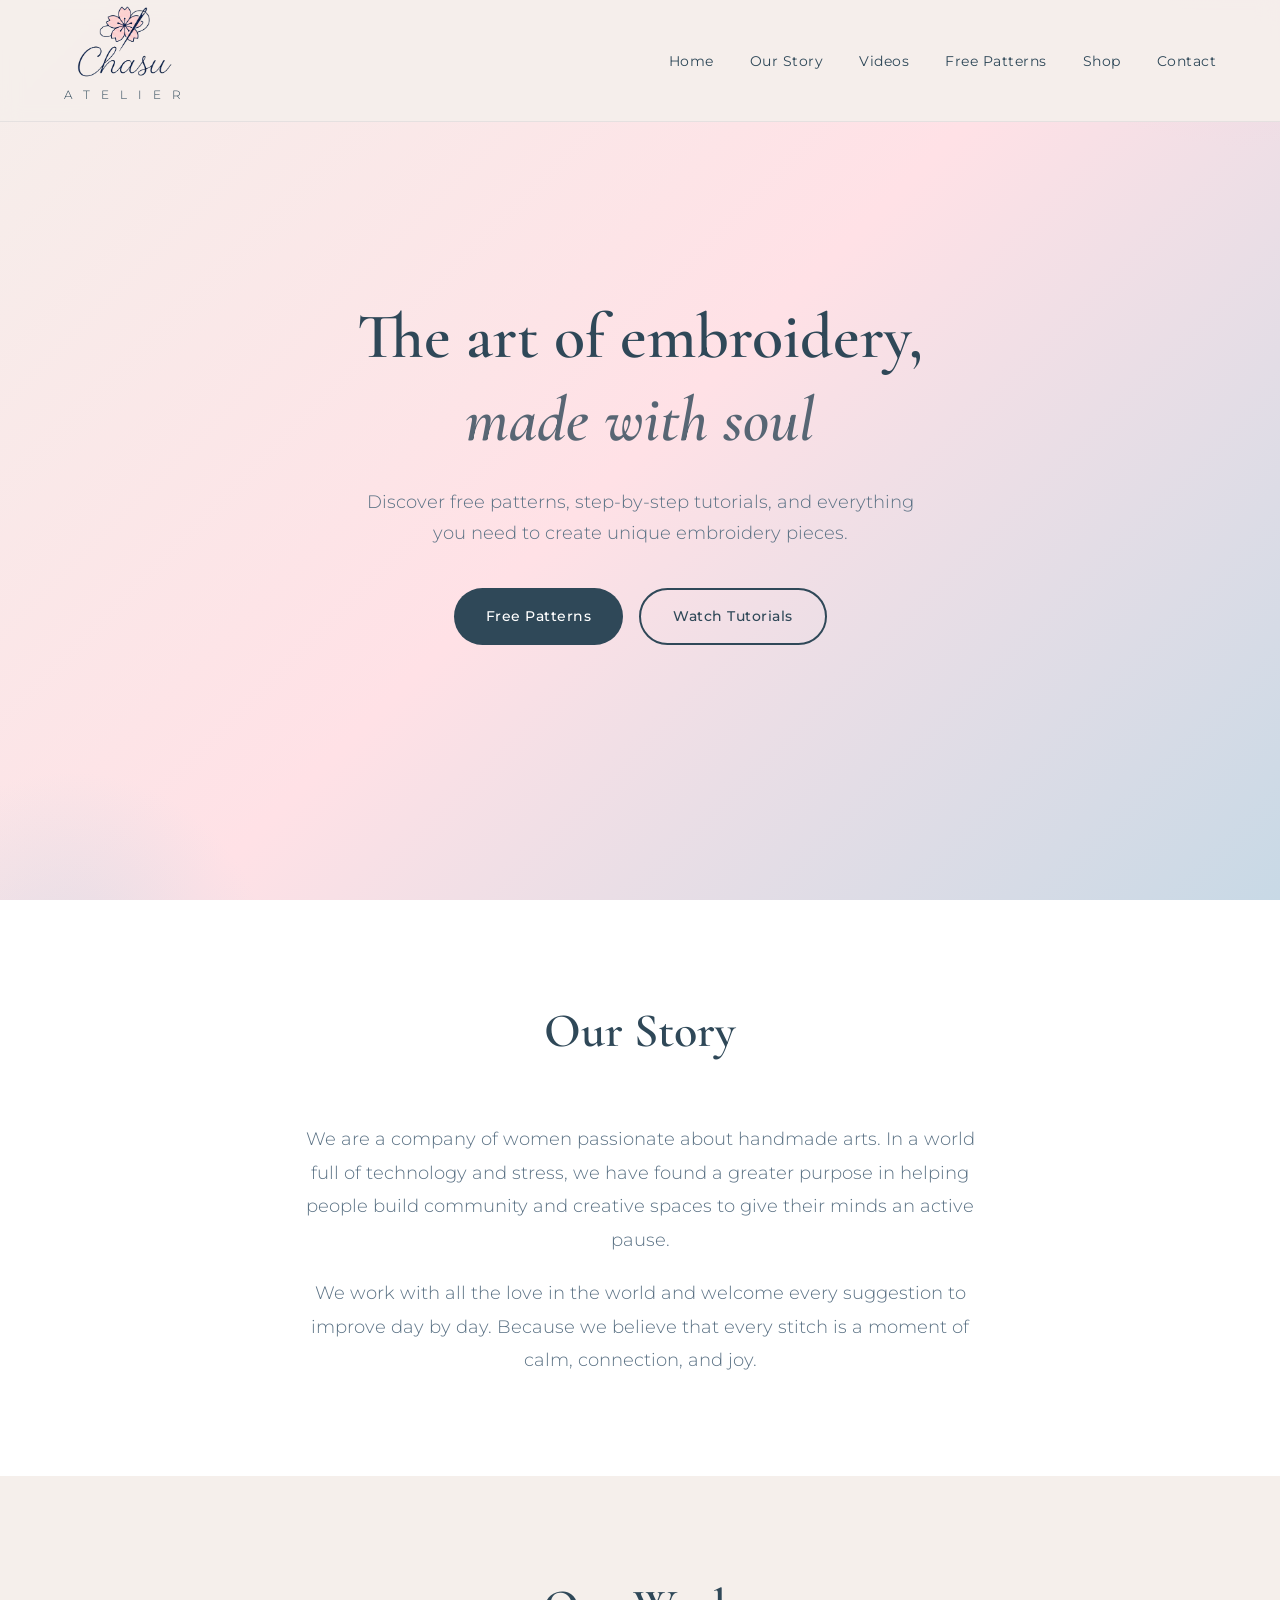
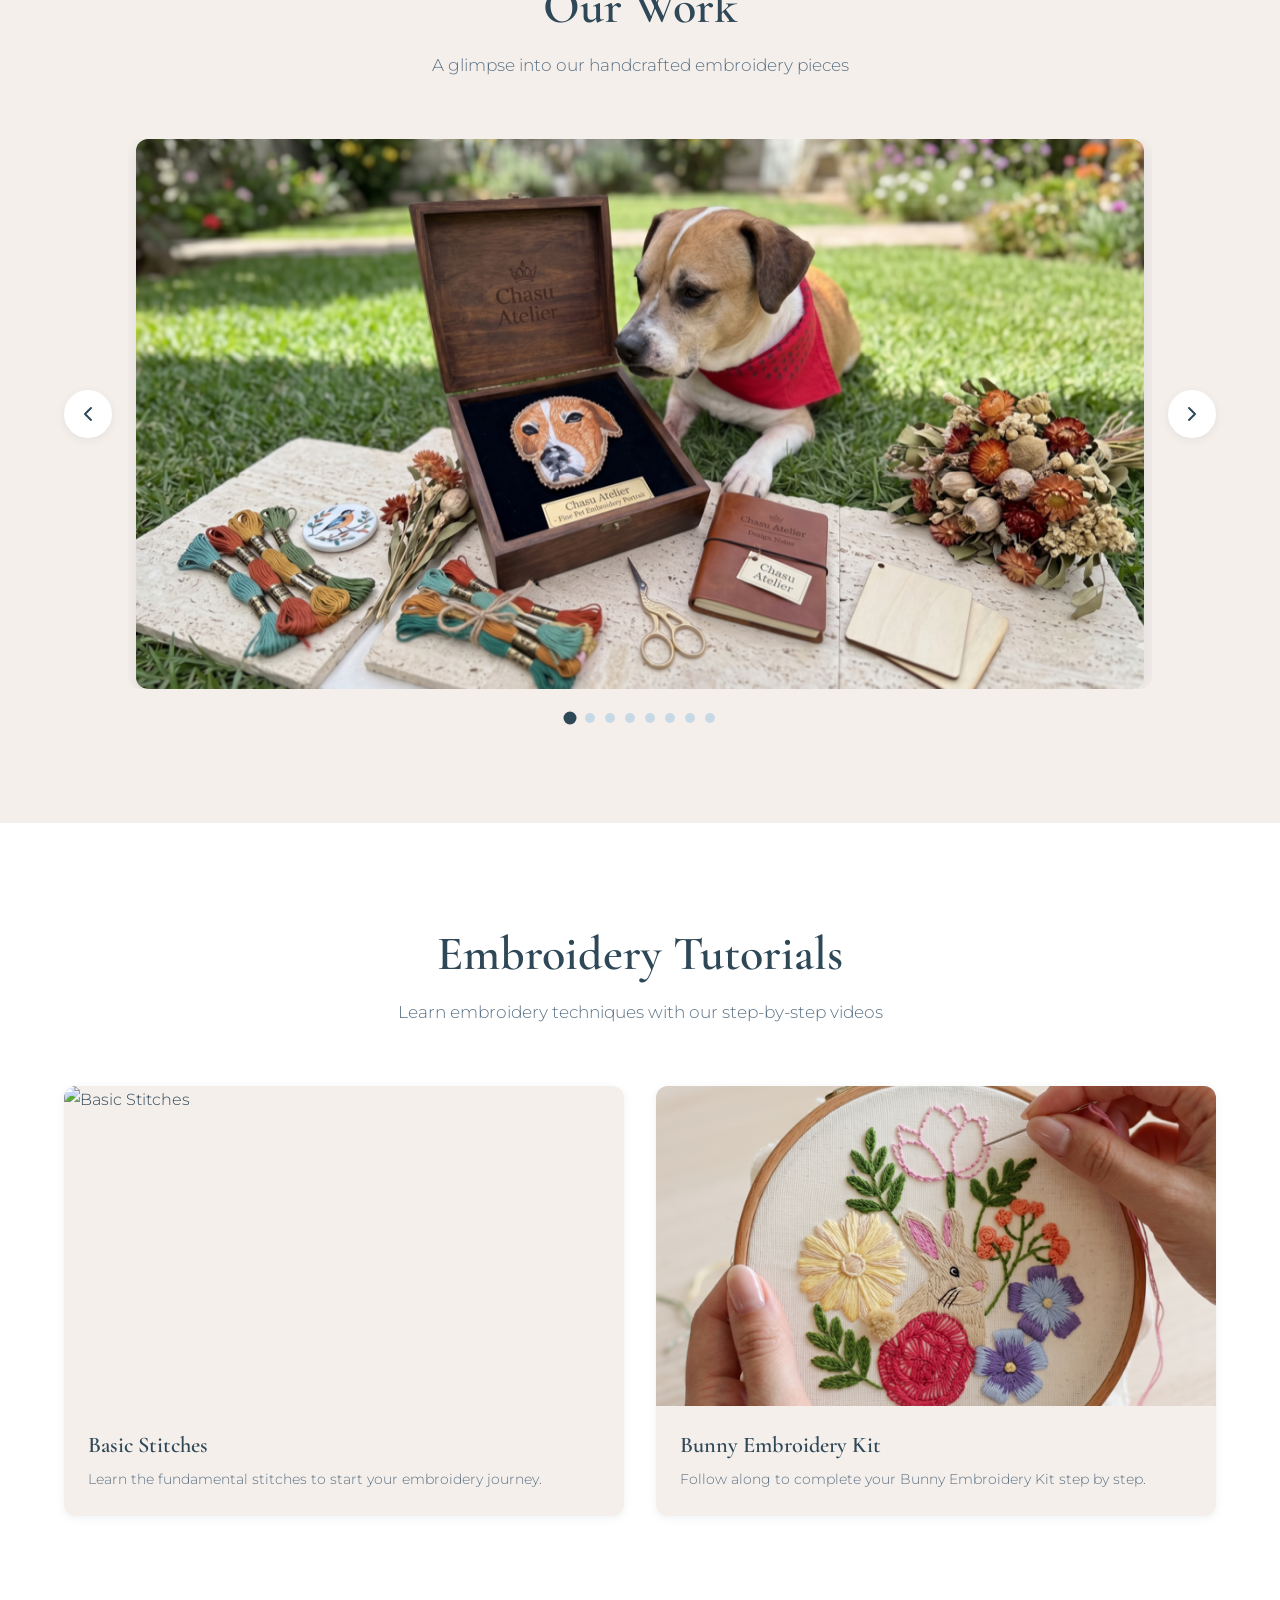
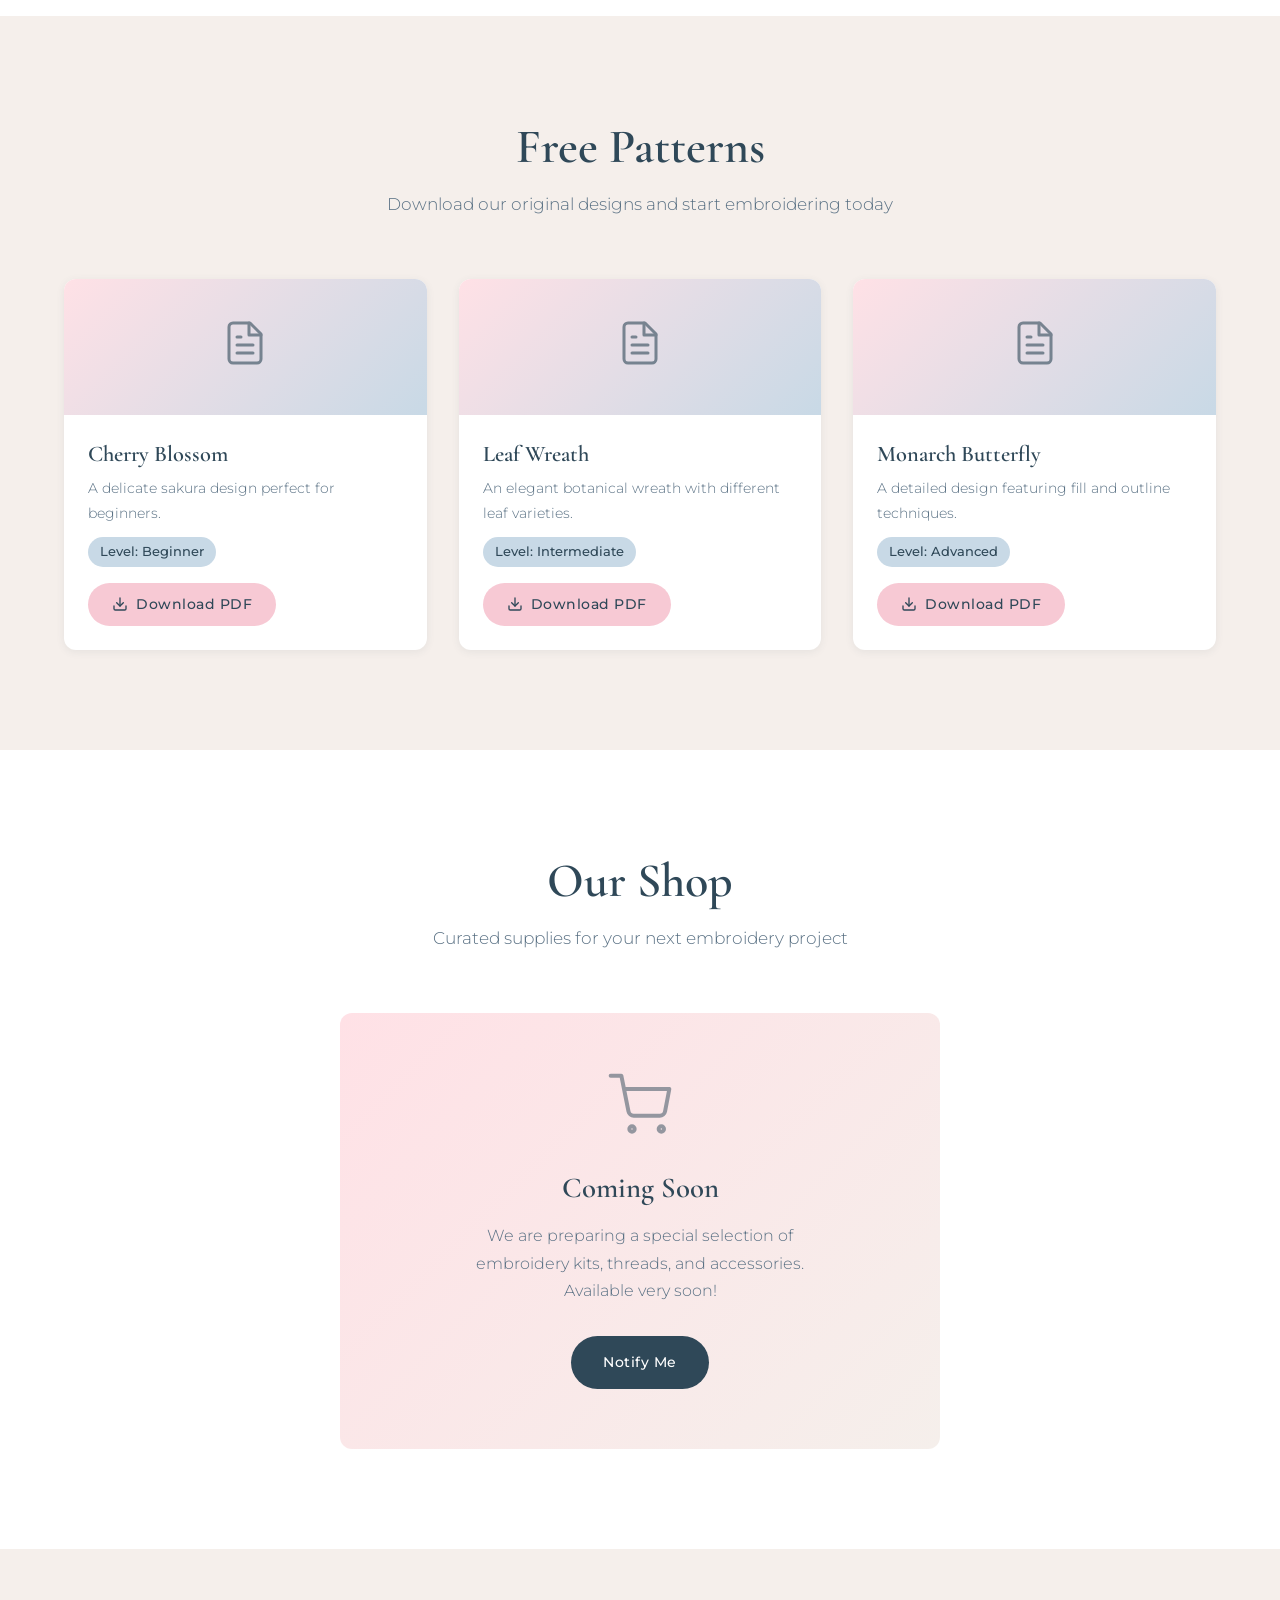
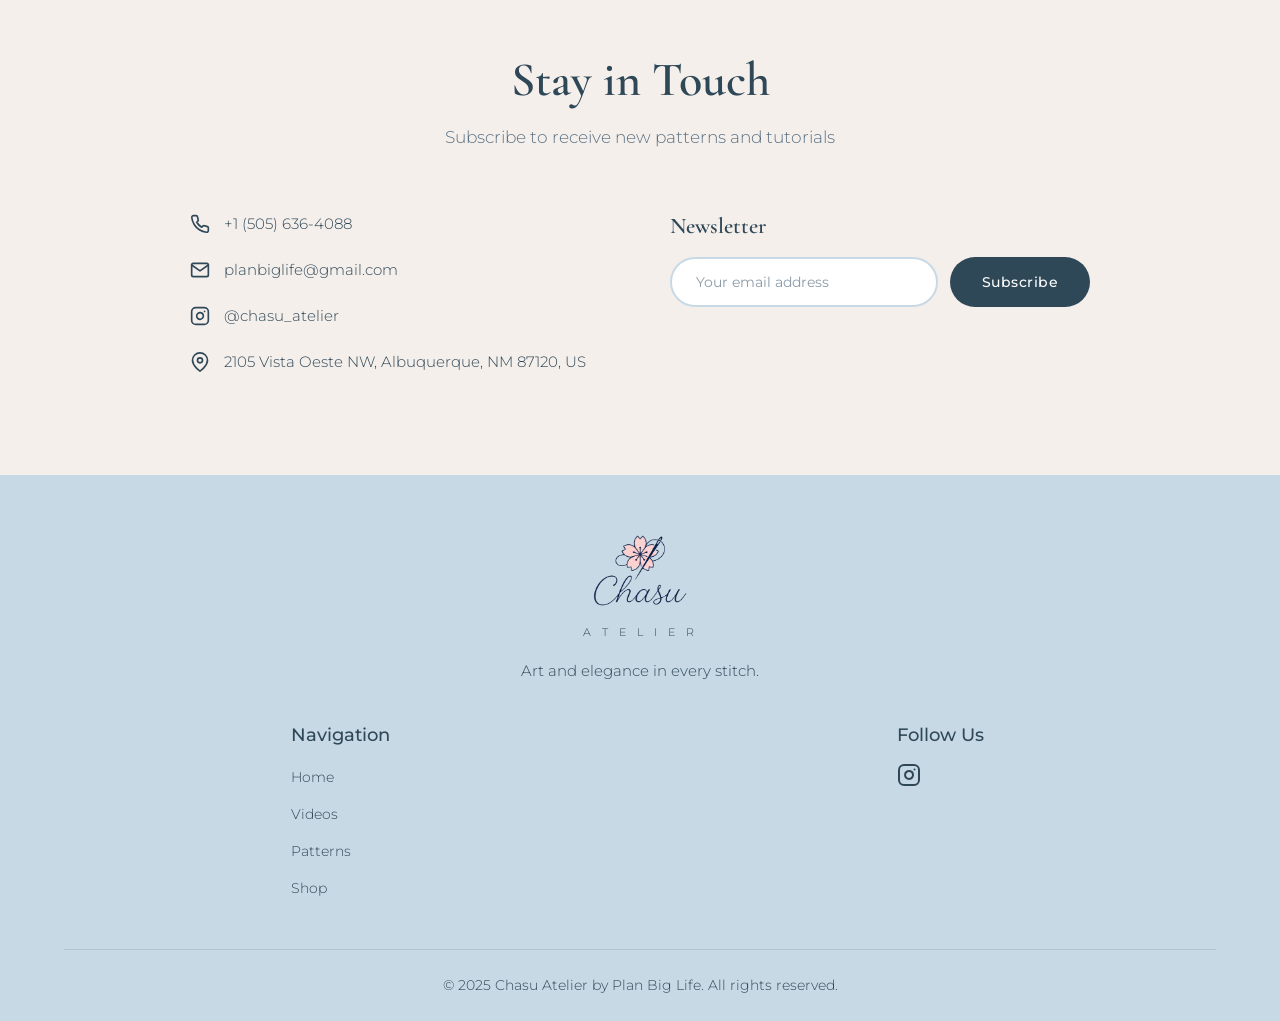
==== index.html @ eb090775 "Adding new images" ====
<!DOCTYPE html>
<html lang="en">
<head>
    <meta charset="UTF-8">
    <meta name="viewport" content="width=device-width, initial-scale=1.0">
    <title>Chasu Atelier | Elegant Embroidery</title>
    <meta name="description" content="Chasu Atelier - Free embroidery patterns, video tutorials, and premium embroidery supplies.">
    <link rel="preconnect" href="https://fonts.googleapis.com">
    <link rel="preconnect" href="https://fonts.gstatic.com" crossorigin>
    <link href="https://fonts.googleapis.com/css2?family=Cormorant+Garamond:ital,wght@0,400;0,600;1,400&family=Montserrat:wght@300;400;500;600&display=swap" rel="stylesheet">
    <link rel="stylesheet" href="styles.css">
    <link rel="stylesheet" href="tutorials.css">
</head>
<body>
    <!-- Header -->
    <header class="header">
        <div class="container">
            <a href="#" class="logo">
                <img src="assets/logo.png" alt="Chasu Atelier Logo" class="logo-img">
                <span class="logo-text">A T E L I E R</span>
            </a>
            <nav class="nav" aria-label="Main navigation">
                <button class="nav-toggle" aria-label="Open menu" aria-expanded="false">
                    <span class="hamburger"></span>
                </button>
                <ul class="nav-list">
                    <li><a href="#home">Home</a></li>
                    <li><a href="#story">Our Story</a></li>
                    <li><a href="#videos">Videos</a></li>
                    <li><a href="#patterns">Free Patterns</a></li>
                    <li><a href="#shop">Shop</a></li>
                    <li><a href="#contact">Contact</a></li>
                </ul>
            </nav>
        </div>
    </header>

    <!-- Hero -->
    <section id="home" class="hero">
        <div class="container">
            <div class="hero-content">
                <h1>The art of embroidery, <em>made with soul</em></h1>
                <p>Discover free patterns, step-by-step tutorials, and everything you need to create unique embroidery pieces.</p>
                <div class="hero-buttons">
                    <a href="#patterns" class="btn btn-primary">Free Patterns</a>
                    <a href="#videos" class="btn btn-secondary">Watch Tutorials</a>
                </div>
            </div>
        </div>
    </section>

    <!-- Our Story -->
    <section id="story" class="section story-section">
        <div class="container">
            <div class="story-content">
                <div class="section-header">
                    <h2>Our Story</h2>
                </div>
                <div class="story-text">
                    <p>We are a company of women passionate about handmade arts. In a world full of technology and stress, we have found a greater purpose in helping people build community and creative spaces to give their minds an active pause.</p>
                    <p>We work with all the love in the world and welcome every suggestion to improve day by day. Because we believe that every stitch is a moment of calm, connection, and joy.</p>
                </div>
            </div>
        </div>
    </section>

    <!-- Gallery Carousel -->
    <section id="gallery" class="section gallery-section">
        <div class="container">
            <div class="section-header">
                <h2>Our Work</h2>
                <p>A glimpse into our handcrafted embroidery pieces</p>
            </div>
            <div class="carousel">
                <button class="carousel-btn carousel-btn-prev" aria-label="Previous slide">
                    <svg xmlns="http://www.w3.org/2000/svg" width="24" height="24" viewBox="0 0 24 24" fill="none" stroke="currentColor" stroke-width="2" stroke-linecap="round" stroke-linejoin="round"><polyline points="15 18 9 12 15 6"/></svg>
                </button>
                <div class="carousel-track-container">
                    <div class="carousel-track">
                        <div class="carousel-slide">
                            <img src="assets/gallery/photo-1.png" alt="Embroidery piece 1">
                        </div>
                        <div class="carousel-slide">
                            <img src="assets/gallery/photo-2.png" alt="Embroidery piece 2">
                        </div>
                        <div class="carousel-slide">
                            <img src="assets/gallery/photo-3.png" alt="Embroidery piece 3">
                        </div>
                        <div class="carousel-slide">
                            <img src="assets/gallery/photo-4.png" alt="Embroidery piece 4">
                        </div>
                        <div class="carousel-slide">
                            <img src="assets/gallery/photo-5.png" alt="Embroidery piece 5">
                        </div>
                        <div class="carousel-slide">
                            <img src="assets/gallery/photo-6.png" alt="Embroidery piece 6">
                        </div>
                        <div class="carousel-slide">
                            <img src="assets/gallery/photo-7.png" alt="Embroidery piece 7">
                        </div>
                        <div class="carousel-slide">
                            <img src="assets/gallery/photo-8.png" alt="Embroidery piece 8">
                        </div>
                    </div>
                </div>
                <button class="carousel-btn carousel-btn-next" aria-label="Next slide">
                    <svg xmlns="http://www.w3.org/2000/svg" width="24" height="24" viewBox="0 0 24 24" fill="none" stroke="currentColor" stroke-width="2" stroke-linecap="round" stroke-linejoin="round"><polyline points="9 18 15 12 9 6"/></svg>
                </button>
            </div>
            <div class="carousel-dots"></div>
        </div>
    </section>

    <!-- Videos Section -->
    <section id="videos" class="section videos-section">
        <div class="container">
            <div class="section-header">
                <h2>Embroidery Tutorials</h2>
                <p>Learn embroidery techniques with our step-by-step videos</p>
            </div>
            <div class="tutorials-grid">
                <a href="tutorials/basic-stitches.html" class="tutorial-folder">
                    <div class="tutorial-cover">
                        <img src="assets/tutorials/basic-stitches-cover.png" alt="Basic Stitches">
                    </div>
                    <div class="tutorial-folder-info">
                        <h3>Basic Stitches</h3>
                        <p>Learn the fundamental stitches to start your embroidery journey.</p>
                    </div>
                </a>
                <a href="tutorials/bunny-embroidery-kit.html" class="tutorial-folder">
                    <div class="tutorial-cover">
                        <img src="assets/tutorials/bunny-kit-cover.png" alt="Bunny Embroidery Kit">
                    </div>
                    <div class="tutorial-folder-info">
                        <h3>Bunny Embroidery Kit</h3>
                        <p>Follow along to complete your Bunny Embroidery Kit step by step.</p>
                    </div>
                </a>
            </div>
        </div>
    </section>

    <!-- Patterns Section -->
    <section id="patterns" class="section patterns-section">
        <div class="container">
            <div class="section-header">
                <h2>Free Patterns</h2>
                <p>Download our original designs and start embroidering today</p>
            </div>
            <div class="patterns-grid">
                <div class="pattern-card">
                    <div class="pattern-image">
                        <div class="pattern-placeholder">
                            <svg xmlns="http://www.w3.org/2000/svg" width="48" height="48" viewBox="0 0 24 24" fill="none" stroke="currentColor" stroke-width="1.5" stroke-linecap="round" stroke-linejoin="round"><path d="M14.5 2H6a2 2 0 0 0-2 2v16a2 2 0 0 0 2 2h12a2 2 0 0 0 2-2V7.5L14.5 2z"/><polyline points="14 2 14 8 20 8"/><line x1="16" y1="13" x2="8" y2="13"/><line x1="16" y1="17" x2="8" y2="17"/><polyline points="10 9 9 9 8 9"/></svg>
                        </div>
                    </div>
                    <div class="pattern-info">
                        <h3>Cherry Blossom</h3>
                        <p>A delicate sakura design perfect for beginners.</p>
                        <span class="pattern-level">Level: Beginner</span>
                        <a href="assets/patterns/cherry-blossom.pdf" class="btn btn-download" download>
                            <svg xmlns="http://www.w3.org/2000/svg" width="16" height="16" viewBox="0 0 24 24" fill="none" stroke="currentColor" stroke-width="2" stroke-linecap="round" stroke-linejoin="round"><path d="M21 15v4a2 2 0 0 1-2 2H5a2 2 0 0 1-2-2v-4"/><polyline points="7 10 12 15 17 10"/><line x1="12" y1="15" x2="12" y2="3"/></svg>
                            Download PDF
                        </a>
                    </div>
                </div>
                <div class="pattern-card">
                    <div class="pattern-image">
                        <div class="pattern-placeholder">
                            <svg xmlns="http://www.w3.org/2000/svg" width="48" height="48" viewBox="0 0 24 24" fill="none" stroke="currentColor" stroke-width="1.5" stroke-linecap="round" stroke-linejoin="round"><path d="M14.5 2H6a2 2 0 0 0-2 2v16a2 2 0 0 0 2 2h12a2 2 0 0 0 2-2V7.5L14.5 2z"/><polyline points="14 2 14 8 20 8"/><line x1="16" y1="13" x2="8" y2="13"/><line x1="16" y1="17" x2="8" y2="17"/><polyline points="10 9 9 9 8 9"/></svg>
                        </div>
                    </div>
                    <div class="pattern-info">
                        <h3>Leaf Wreath</h3>
                        <p>An elegant botanical wreath with different leaf varieties.</p>
                        <span class="pattern-level">Level: Intermediate</span>
                        <a href="assets/patterns/leaf-wreath.pdf" class="btn btn-download" download>
                            <svg xmlns="http://www.w3.org/2000/svg" width="16" height="16" viewBox="0 0 24 24" fill="none" stroke="currentColor" stroke-width="2" stroke-linecap="round" stroke-linejoin="round"><path d="M21 15v4a2 2 0 0 1-2 2H5a2 2 0 0 1-2-2v-4"/><polyline points="7 10 12 15 17 10"/><line x1="12" y1="15" x2="12" y2="3"/></svg>
                            Download PDF
                        </a>
                    </div>
                </div>
                <div class="pattern-card">
                    <div class="pattern-image">
                        <div class="pattern-placeholder">
                            <svg xmlns="http://www.w3.org/2000/svg" width="48" height="48" viewBox="0 0 24 24" fill="none" stroke="currentColor" stroke-width="1.5" stroke-linecap="round" stroke-linejoin="round"><path d="M14.5 2H6a2 2 0 0 0-2 2v16a2 2 0 0 0 2 2h12a2 2 0 0 0 2-2V7.5L14.5 2z"/><polyline points="14 2 14 8 20 8"/><line x1="16" y1="13" x2="8" y2="13"/><line x1="16" y1="17" x2="8" y2="17"/><polyline points="10 9 9 9 8 9"/></svg>
                        </div>
                    </div>
                    <div class="pattern-info">
                        <h3>Monarch Butterfly</h3>
                        <p>A detailed design featuring fill and outline techniques.</p>
                        <span class="pattern-level">Level: Advanced</span>
                        <a href="assets/patterns/monarch-butterfly.pdf" class="btn btn-download" download>
                            <svg xmlns="http://www.w3.org/2000/svg" width="16" height="16" viewBox="0 0 24 24" fill="none" stroke="currentColor" stroke-width="2" stroke-linecap="round" stroke-linejoin="round"><path d="M21 15v4a2 2 0 0 1-2 2H5a2 2 0 0 1-2-2v-4"/><polyline points="7 10 12 15 17 10"/><line x1="12" y1="15" x2="12" y2="3"/></svg>
                            Download PDF
                        </a>
                    </div>
                </div>
            </div>
        </div>
    </section>

    <!-- Shop Section (Placeholder) -->
    <section id="shop" class="section shop-section">
        <div class="container">
            <div class="section-header">
                <h2>Our Shop</h2>
                <p>Curated supplies for your next embroidery project</p>
            </div>
            <div class="shop-coming-soon">
                <div class="shop-icon">
                    <svg xmlns="http://www.w3.org/2000/svg" width="64" height="64" viewBox="0 0 24 24" fill="none" stroke="currentColor" stroke-width="1.5" stroke-linecap="round" stroke-linejoin="round"><circle cx="9" cy="21" r="1"/><circle cx="20" cy="21" r="1"/><path d="M1 1h4l2.68 13.39a2 2 0 0 0 2 1.61h9.72a2 2 0 0 0 2-1.61L23 6H6"/></svg>
                </div>
                <h3>Coming Soon</h3>
                <p>We are preparing a special selection of embroidery kits, threads, and accessories. Available very soon!</p>
                <a href="#contact" class="btn btn-primary">Notify Me</a>
            </div>
        </div>
    </section>

    <!-- Contact / Newsletter -->
    <section id="contact" class="section contact-section">
        <div class="container">
            <div class="section-header">
                <h2>Stay in Touch</h2>
                <p>Subscribe to receive new patterns and tutorials</p>
            </div>
            <div class="contact-grid">
                <div class="contact-info">
                    <div class="contact-item">
                        <svg xmlns="http://www.w3.org/2000/svg" width="20" height="20" viewBox="0 0 24 24" fill="none" stroke="currentColor" stroke-width="2" stroke-linecap="round" stroke-linejoin="round"><path d="M22 16.92v3a2 2 0 0 1-2.18 2 19.79 19.79 0 0 1-8.63-3.07 19.5 19.5 0 0 1-6-6 19.79 19.79 0 0 1-3.07-8.67A2 2 0 0 1 4.11 2h3a2 2 0 0 1 2 1.72 12.84 12.84 0 0 0 .7 2.81 2 2 0 0 1-.45 2.11L8.09 9.91a16 16 0 0 0 6 6l1.27-1.27a2 2 0 0 1 2.11-.45 12.84 12.84 0 0 0 2.81.7A2 2 0 0 1 22 16.92z"/></svg>
                        <a href="tel:+15056364088">+1 (505) 636-4088</a>
                    </div>
                    <div class="contact-item">
                        <svg xmlns="http://www.w3.org/2000/svg" width="20" height="20" viewBox="0 0 24 24" fill="none" stroke="currentColor" stroke-width="2" stroke-linecap="round" stroke-linejoin="round"><path d="M4 4h16c1.1 0 2 .9 2 2v12c0 1.1-.9 2-2 2H4c-1.1 0-2-.9-2-2V6c0-1.1.9-2 2-2z"/><polyline points="22,6 12,13 2,6"/></svg>
                        <a href="mailto:planbiglife@gmail.com">planbiglife@gmail.com</a>
                    </div>
                    <div class="contact-item">
                        <svg xmlns="http://www.w3.org/2000/svg" width="20" height="20" viewBox="0 0 24 24" fill="none" stroke="currentColor" stroke-width="2" stroke-linecap="round" stroke-linejoin="round"><rect x="2" y="2" width="20" height="20" rx="5" ry="5"/><path d="M16 11.37A4 4 0 1 1 12.63 8 4 4 0 0 1 16 11.37z"/><line x1="17.5" y1="6.5" x2="17.51" y2="6.5"/></svg>
                        <a href="https://www.instagram.com/chasu_atelier" target="_blank" rel="noopener">@chasu_atelier</a>
                    </div>
                    <div class="contact-item">
                        <svg xmlns="http://www.w3.org/2000/svg" width="20" height="20" viewBox="0 0 24 24" fill="none" stroke="currentColor" stroke-width="2" stroke-linecap="round" stroke-linejoin="round"><path d="M21 10c0 7-9 13-9 13s-9-6-9-13a9 9 0 0 1 18 0z"/><circle cx="12" cy="10" r="3"/></svg>
                        <span>2105 Vista Oeste NW, Albuquerque, NM 87120, US</span>
                    </div>
                </div>
                <form class="newsletter-form" action="#" method="POST">
                    <h3>Newsletter</h3>
                    <div class="form-group">
                        <label for="email" class="sr-only">Email address</label>
                        <input type="email" id="email" name="email" placeholder="Your email address" required>
                        <button type="submit" class="btn btn-primary">Subscribe</button>
                    </div>
                </form>
            </div>
        </div>
    </section>

    <!-- Footer -->
    <footer class="footer">
        <div class="container">
            <div class="footer-logo-area">
                <img src="assets/logo.png" alt="Chasu Atelier" class="footer-logo">
                <span class="footer-logo-text">A T E L I E R</span>
                <p class="footer-tagline">Art and elegance in every stitch.</p>
            </div>
            <div class="footer-content">
                <div class="footer-links">
                    <h4>Navigation</h4>
                    <ul>
                        <li><a href="#home">Home</a></li>
                        <li><a href="#videos">Videos</a></li>
                        <li><a href="#patterns">Patterns</a></li>
                        <li><a href="#shop">Shop</a></li>
                    </ul>
                </div>
                <div class="footer-social">
                    <h4>Follow Us</h4>
                    <div class="social-links">
                        <a href="https://www.instagram.com/chasu_atelier" target="_blank" rel="noopener" aria-label="Instagram">
                            <svg xmlns="http://www.w3.org/2000/svg" width="24" height="24" viewBox="0 0 24 24" fill="none" stroke="currentColor" stroke-width="2" stroke-linecap="round" stroke-linejoin="round"><rect x="2" y="2" width="20" height="20" rx="5" ry="5"/><path d="M16 11.37A4 4 0 1 1 12.63 8 4 4 0 0 1 16 11.37z"/><line x1="17.5" y1="6.5" x2="17.51" y2="6.5"/></svg>
                        </a>
                    </div>
                </div>
            </div>
            <div class="footer-bottom">
                <p>&copy; 2025 Chasu Atelier by Plan Big Life. All rights reserved.</p>
            </div>
        </div>
    </footer>

    <script src="script.js"></script>
</body>
</html>
---- styles.css ----
/* ===== CSS Variables - Paleta Chasu Atelier ===== */
:root {
    --navy: #2F4858;
    --pale-pink: #FFE1E6;
    --azalea: #F7C9D4;
    --sky-blue: #C8D9E6;
    --beige: #F5EFEB;
    --white: #FFFFFF;
    --text-dark: #2F4858;
    --text-light: #5a7184;
    --font-heading: 'Cormorant Garamond', serif;
    --font-body: 'Montserrat', sans-serif;
    --shadow-sm: 0 2px 8px rgba(47, 72, 88, 0.08);
    --shadow-md: 0 4px 16px rgba(47, 72, 88, 0.12);
    --shadow-lg: 0 8px 32px rgba(47, 72, 88, 0.16);
    --radius: 12px;
    --transition: all 0.3s ease;
}

/* ===== Reset & Base ===== */
*,
*::before,
*::after {
    margin: 0;
    padding: 0;
    box-sizing: border-box;
}

html {
    scroll-behavior: smooth;
}

body {
    font-family: var(--font-body);
    font-weight: 300;
    color: var(--text-dark);
    background-color: var(--beige);
    line-height: 1.7;
    overflow-x: hidden;
}

img {
    max-width: 100%;
    height: auto;
    display: block;
}

a {
    text-decoration: none;
    color: inherit;
    transition: var(--transition);
}

ul {
    list-style: none;
}

.container {
    max-width: 1200px;
    margin: 0 auto;
    padding: 0 24px;
}

.sr-only {
    position: absolute;
    width: 1px;
    height: 1px;
    padding: 0;
    margin: -1px;
    overflow: hidden;
    clip: rect(0, 0, 0, 0);
    white-space: nowrap;
    border: 0;
}

/* ===== Typography ===== */
h1, h2, h3, h4 {
    font-family: var(--font-heading);
    font-weight: 600;
    color: var(--navy);
    line-height: 1.3;
}

h1 {
    font-size: clamp(2.5rem, 5vw, 4rem);
}

h2 {
    font-size: clamp(2rem, 4vw, 3rem);
}

h3 {
    font-size: 1.4rem;
}

h4 {
    font-size: 1.1rem;
    font-family: var(--font-body);
    font-weight: 500;
}

/* ===== Buttons ===== */
.btn {
    display: inline-flex;
    align-items: center;
    gap: 8px;
    padding: 14px 32px;
    border-radius: 50px;
    font-family: var(--font-body);
    font-size: 0.9rem;
    font-weight: 500;
    letter-spacing: 0.5px;
    cursor: pointer;
    transition: var(--transition);
    border: none;
}

.btn-primary {
    background-color: var(--navy);
    color: var(--white);
}

.btn-primary:hover {
    background-color: #1e3344;
    transform: translateY(-2px);
    box-shadow: var(--shadow-md);
}

.btn-secondary {
    background-color: transparent;
    color: var(--navy);
    border: 2px solid var(--navy);
}

.btn-secondary:hover {
    background-color: var(--navy);
    color: var(--white);
    transform: translateY(-2px);
}

.btn-download {
    background-color: var(--azalea);
    color: var(--navy);
    padding: 10px 24px;
    font-size: 0.85rem;
}

.btn-download:hover {
    background-color: var(--navy);
    color: var(--white);
    transform: translateY(-2px);
    box-shadow: var(--shadow-sm);
}

.btn-download svg {
    stroke: currentColor;
}

/* ===== Header ===== */
.header {
    position: fixed;
    top: 0;
    left: 0;
    right: 0;
    z-index: 1000;
    background-color: rgba(245, 239, 235, 0.95);
    backdrop-filter: blur(10px);
    border-bottom: 1px solid rgba(47, 72, 88, 0.08);
    padding: 16px 0;
}

.header .container {
    display: flex;
    align-items: center;
    justify-content: space-between;
}

.logo-img {
    height: 80px;
    width: auto;
    margin: -10px 0 -5px;
    object-fit: contain;
}

.logo {
    display: flex;
    flex-direction: column;
    align-items: center;
    text-decoration: none;
}

.logo-text {
    font-family: var(--font-body);
    font-size: 0.75rem;
    font-weight: 300;
    letter-spacing: 4px;
    color: var(--navy);
    margin-top: 4px;
}

.nav-list {
    display: flex;
    gap: 36px;
}

.nav-list a {
    font-size: 0.9rem;
    font-weight: 400;
    letter-spacing: 0.5px;
    color: var(--text-dark);
    position: relative;
}

.nav-list a::after {
    content: '';
    position: absolute;
    bottom: -4px;
    left: 0;
    width: 0;
    height: 2px;
    background-color: var(--azalea);
    transition: var(--transition);
}

.nav-list a:hover::after {
    width: 100%;
}

.nav-toggle {
    display: none;
    background: none;
    border: none;
    cursor: pointer;
    padding: 8px;
}

.hamburger,
.hamburger::before,
.hamburger::after {
    display: block;
    width: 24px;
    height: 2px;
    background-color: var(--navy);
    transition: var(--transition);
}

.hamburger {
    position: relative;
}

.hamburger::before,
.hamburger::after {
    content: '';
    position: absolute;
    left: 0;
}

.hamburger::before {
    top: -7px;
}

.hamburger::after {
    top: 7px;
}

/* ===== Hero ===== */
.hero {
    min-height: 100vh;
    display: flex;
    align-items: center;
    justify-content: center;
    text-align: center;
    padding: 120px 24px 80px;
    background: linear-gradient(135deg, var(--beige) 0%, var(--pale-pink) 50%, var(--sky-blue) 100%);
    position: relative;
    overflow: hidden;
}

.hero::before {
    content: '';
    position: absolute;
    top: -50%;
    right: -20%;
    width: 600px;
    height: 600px;
    border-radius: 50%;
    background: radial-gradient(circle, var(--azalea) 0%, transparent 70%);
    opacity: 0.4;
}

.hero::after {
    content: '';
    position: absolute;
    bottom: -30%;
    left: -10%;
    width: 400px;
    height: 400px;
    border-radius: 50%;
    background: radial-gradient(circle, var(--sky-blue) 0%, transparent 70%);
    opacity: 0.5;
}

.hero-content {
    position: relative;
    z-index: 1;
    max-width: 700px;
}

.hero-content h1 {
    margin-bottom: 24px;
}

.hero-content h1 em {
    font-style: italic;
    color: var(--navy);
    opacity: 0.8;
}

.hero-content p {
    font-size: 1.15rem;
    color: var(--text-light);
    margin-bottom: 40px;
    max-width: 550px;
    margin-left: auto;
    margin-right: auto;
}

.hero-buttons {
    display: flex;
    gap: 16px;
    justify-content: center;
    flex-wrap: wrap;
}

/* ===== Sections ===== */
.section {
    padding: 100px 0;
}

.section-header {
    text-align: center;
    margin-bottom: 60px;
}

.section-header p {
    color: var(--text-light);
    font-size: 1.05rem;
    margin-top: 12px;
}

/* ===== Gallery Carousel ===== */
.gallery-section {
    background-color: var(--beige);
}

.carousel {
    position: relative;
    display: flex;
    align-items: center;
    gap: 16px;
}

.carousel-track-container {
    overflow: hidden;
    border-radius: var(--radius);
    flex: 1;
}

.carousel-track {
    display: flex;
    transition: transform 0.5s ease;
}

.carousel-slide {
    min-width: 100%;
    padding: 0 8px;
}

.carousel-slide img {
    width: 100%;
    height: 550px;
    object-fit: cover;
    border-radius: var(--radius);
    box-shadow: var(--shadow-md);
}

.carousel-btn {
    background-color: var(--white);
    border: none;
    width: 48px;
    height: 48px;
    border-radius: 50%;
    display: flex;
    align-items: center;
    justify-content: center;
    cursor: pointer;
    box-shadow: var(--shadow-sm);
    transition: var(--transition);
    color: var(--navy);
    flex-shrink: 0;
}

.carousel-btn:hover {
    background-color: var(--navy);
    color: var(--white);
    transform: scale(1.1);
}

.carousel-dots {
    display: flex;
    justify-content: center;
    gap: 10px;
    margin-top: 24px;
}

.carousel-dot {
    width: 10px;
    height: 10px;
    border-radius: 50%;
    background-color: var(--sky-blue);
    border: none;
    cursor: pointer;
    transition: var(--transition);
}

.carousel-dot.active {
    background-color: var(--navy);
    transform: scale(1.3);
}

/* ===== Story Section ===== */
.story-section {
    background-color: var(--white);
}

.story-content {
    max-width: 700px;
    margin: 0 auto;
    text-align: center;
}

.story-text p {
    font-size: 1.1rem;
    line-height: 1.9;
    color: var(--text-light);
    margin-bottom: 20px;
}

.story-text p:last-child {
    margin-bottom: 0;
}

/* ===== Videos Section ===== */
.videos-section {
    background-color: var(--white);
}

.videos-grid {
    display: grid;
    grid-template-columns: repeat(auto-fit, minmax(320px, 1fr));
    gap: 32px;
}

.video-card {
    background-color: var(--beige);
    border-radius: var(--radius);
    overflow: hidden;
    transition: var(--transition);
}

.video-card:hover {
    transform: translateY(-4px);
    box-shadow: var(--shadow-lg);
}

.video-wrapper {
    position: relative;
    padding-bottom: 56.25%;
    height: 0;
    overflow: hidden;
}

.video-wrapper iframe {
    position: absolute;
    top: 0;
    left: 0;
    width: 100%;
    height: 100%;
}

.video-card h3 {
    padding: 20px 24px 8px;
}

.video-card p {
    padding: 0 24px 24px;
    color: var(--text-light);
    font-size: 0.9rem;
}

/* ===== Patterns Section ===== */
.patterns-section {
    background-color: var(--beige);
}

.patterns-grid {
    display: grid;
    grid-template-columns: repeat(auto-fit, minmax(300px, 1fr));
    gap: 32px;
}

.pattern-card {
    background-color: var(--white);
    border-radius: var(--radius);
    overflow: hidden;
    transition: var(--transition);
    box-shadow: var(--shadow-sm);
}

.pattern-card:hover {
    transform: translateY(-4px);
    box-shadow: var(--shadow-lg);
}

.pattern-image {
    background: linear-gradient(135deg, var(--pale-pink), var(--sky-blue));
    padding: 40px;
    display: flex;
    align-items: center;
    justify-content: center;
}

.pattern-placeholder {
    color: var(--navy);
    opacity: 0.6;
}

.pattern-info {
    padding: 24px;
}

.pattern-info h3 {
    margin-bottom: 8px;
}

.pattern-info p {
    color: var(--text-light);
    font-size: 0.9rem;
    margin-bottom: 12px;
}

.pattern-level {
    display: inline-block;
    font-size: 0.8rem;
    font-weight: 500;
    color: var(--navy);
    background-color: var(--sky-blue);
    padding: 4px 12px;
    border-radius: 20px;
    margin-bottom: 16px;
}

/* ===== Shop Section ===== */
.shop-section {
    background-color: var(--white);
}

.shop-coming-soon {
    text-align: center;
    padding: 60px 40px;
    background: linear-gradient(135deg, var(--pale-pink) 0%, var(--beige) 100%);
    border-radius: var(--radius);
    max-width: 600px;
    margin: 0 auto;
}

.shop-icon {
    color: var(--navy);
    opacity: 0.5;
    margin-bottom: 24px;
}

.shop-coming-soon h3 {
    font-size: 1.8rem;
    margin-bottom: 16px;
}

.shop-coming-soon p {
    color: var(--text-light);
    margin-bottom: 32px;
    max-width: 400px;
    margin-left: auto;
    margin-right: auto;
}

/* ===== Contact Section ===== */
.contact-section {
    background-color: var(--beige);
}

.contact-grid {
    display: grid;
    grid-template-columns: 1fr 1fr;
    gap: 60px;
    align-items: start;
    max-width: 900px;
    margin: 0 auto;
}

.contact-info {
    display: flex;
    flex-direction: column;
    gap: 20px;
}

.contact-item {
    display: flex;
    align-items: center;
    gap: 14px;
    color: var(--text-dark);
    font-size: 0.95rem;
}

.contact-item svg {
    flex-shrink: 0;
    color: var(--navy);
}

.contact-item a {
    color: var(--text-dark);
}

.contact-item a:hover {
    color: var(--navy);
    text-decoration: underline;
}

.newsletter-form h3 {
    margin-bottom: 16px;
}

.newsletter-form {
    max-width: 500px;
}

.form-group {
    display: flex;
    gap: 12px;
    flex-wrap: wrap;
}

.form-group input {
    flex: 1;
    min-width: 250px;
    padding: 14px 24px;
    border: 2px solid var(--sky-blue);
    border-radius: 50px;
    font-family: var(--font-body);
    font-size: 0.9rem;
    background-color: var(--white);
    color: var(--text-dark);
    transition: var(--transition);
}

.form-group input:focus {
    outline: none;
    border-color: var(--navy);
    box-shadow: 0 0 0 3px rgba(47, 72, 88, 0.1);
}

.form-group input::placeholder {
    color: var(--text-light);
    opacity: 0.7;
}

/* ===== Footer ===== */
.footer {
    background-color: var(--sky-blue);
    color: var(--navy);
    padding: 60px 0 24px;
}

.footer-content {
    display: grid;
    grid-template-columns: 1fr 1fr;
    gap: 48px;
    justify-items: center;
    margin-bottom: 48px;
}

.footer-logo {
    height: 80px;
    margin-bottom: 0;
    object-fit: contain;
}

.footer-logo-area {
    display: flex;
    flex-direction: column;
    align-items: center;
    text-align: center;
    margin-bottom: 40px;
}

.footer-logo-text {
    font-family: var(--font-body);
    font-size: 0.7rem;
    font-weight: 300;
    letter-spacing: 4px;
    color: var(--navy);
    margin-top: 8px;
    margin-bottom: 16px;
}

.footer-tagline {
    color: var(--navy);
    font-size: 0.95rem;
}

.footer-brand {
    text-align: center;
}

.footer-brand p {
    color: rgba(255, 255, 255, 0.85);
    font-size: 0.9rem;
}

.footer-links h4,
.footer-social h4 {
    color: var(--navy);
    margin-bottom: 16px;
}

.footer-links ul {
    display: flex;
    flex-direction: column;
    gap: 10px;
}

.footer-links a {
    color: var(--navy);
    font-size: 0.9rem;
}

.footer-links a:hover {
    color: var(--navy);
}

.social-links {
    display: flex;
    gap: 16px;
}

.social-links a {
    color: var(--navy);
    transition: var(--transition);
}

.social-links a:hover {
    color: var(--navy);
    transform: translateY(-2px);
}

.footer-bottom {
    border-top: 1px solid rgba(47, 72, 88, 0.15);
    padding-top: 24px;
    text-align: center;
}

.footer-bottom p {
    color: var(--navy);
    font-size: 0.85rem;
}

/* ===== Responsive ===== */
@media (max-width: 768px) {
    .nav-toggle {
        display: block;
    }

    .nav-list {
        position: fixed;
        top: 0;
        right: -100%;
        width: 280px;
        height: 100vh;
        background-color: var(--beige);
        flex-direction: column;
        padding: 80px 40px;
        gap: 24px;
        transition: var(--transition);
        box-shadow: var(--shadow-lg);
    }

    .nav-list.active {
        right: 0;
    }

    .nav-list a {
        font-size: 1.1rem;
    }

    .hero {
        min-height: 80vh;
        padding: 100px 24px 60px;
    }

    .hero-content h1 {
        font-size: 2.2rem;
    }

    .section {
        padding: 60px 0;
    }

    .videos-grid,
    .patterns-grid {
        grid-template-columns: 1fr;
    }

    .footer-content {
        grid-template-columns: 1fr;
        gap: 32px;
    }

    .contact-grid {
        grid-template-columns: 1fr;
        gap: 40px;
    }

    .form-group {
        flex-direction: column;
        align-items: stretch;
    }

    .form-group input {
        min-width: auto;
    }

    .form-group .btn {
        justify-content: center;
    }
}

@media (max-width: 480px) {
    .hero-buttons {
        flex-direction: column;
        align-items: center;
    }

    .btn {
        width: 100%;
        justify-content: center;
    }
}

/* ===== Animations ===== */
.animate-ready {
    opacity: 0;
    transform: translateY(30px);
    transition: opacity 0.6s ease, transform 0.6s ease;
}

.animate-in {
    opacity: 1;
    transform: translateY(0);
}

.video-card.animate-ready:nth-child(2) {
    transition-delay: 0.15s;
}

.video-card.animate-ready:nth-child(3) {
    transition-delay: 0.3s;
}

.pattern-card.animate-ready:nth-child(2) {
    transition-delay: 0.15s;
}

.pattern-card.animate-ready:nth-child(3) {
    transition-delay: 0.3s;
}
---- tutorials.css ----
/* ===== Tutorial Folders (Main Page) ===== */
.tutorials-grid {
    display: grid;
    grid-template-columns: repeat(auto-fit, minmax(320px, 1fr));
    gap: 32px;
}

.tutorial-folder {
    display: block;
    background-color: var(--beige);
    border-radius: var(--radius);
    overflow: hidden;
    transition: var(--transition);
    box-shadow: var(--shadow-sm);
    text-decoration: none;
    color: inherit;
}

.tutorial-folder:hover {
    transform: translateY(-6px);
    box-shadow: var(--shadow-lg);
}

.tutorial-cover {
    overflow: hidden;
}

.tutorial-cover img {
    width: 100%;
    height: 320px;
    object-fit: cover;
    transition: transform 0.4s ease;
}

.tutorial-folder:hover .tutorial-cover img {
    transform: scale(1.05);
}

.tutorial-folder-info {
    padding: 24px;
}

.tutorial-folder-info h3 {
    margin-bottom: 8px;
    color: var(--navy);
}

.tutorial-folder-info p {
    color: var(--text-light);
    font-size: 0.9rem;
}

/* ===== Tutorial Page (Individual) ===== */
.tutorial-page {
    padding: 120px 0 80px;
    min-height: 100vh;
    background-color: var(--beige);
}

.back-link {
    display: inline-flex;
    align-items: center;
    gap: 6px;
    color: var(--navy);
    font-size: 0.9rem;
    font-weight: 500;
    margin-bottom: 32px;
    transition: var(--transition);
}

.back-link:hover {
    opacity: 0.7;
}

.tutorial-header {
    margin-bottom: 48px;
}

.tutorial-header h1 {
    font-family: var(--font-heading);
    font-size: clamp(2rem, 4vw, 3rem);
    color: var(--navy);
    margin-bottom: 12px;
}

.tutorial-header p {
    color: var(--text-light);
    font-size: 1.05rem;
}

.tutorial-videos {
    display: grid;
    gap: 32px;
}

.tutorial-video-card {
    background-color: var(--white);
    border-radius: var(--radius);
    overflow: hidden;
    box-shadow: var(--shadow-sm);
}

.tutorial-video-card .video-wrapper {
    position: relative;
    padding-bottom: 56.25%;
    height: 0;
    overflow: hidden;
}

.tutorial-video-card .video-wrapper iframe {
    position: absolute;
    top: 0;
    left: 0;
    width: 100%;
    height: 100%;
}

.tutorial-video-card h3 {
    padding: 20px 24px;
    font-family: var(--font-heading);
    color: var(--navy);
}

/* ===== Responsive ===== */
@media (max-width: 768px) {
    .tutorials-grid {
        grid-template-columns: 1fr;
    }

    .tutorial-cover img {
        height: 220px;
    }
}
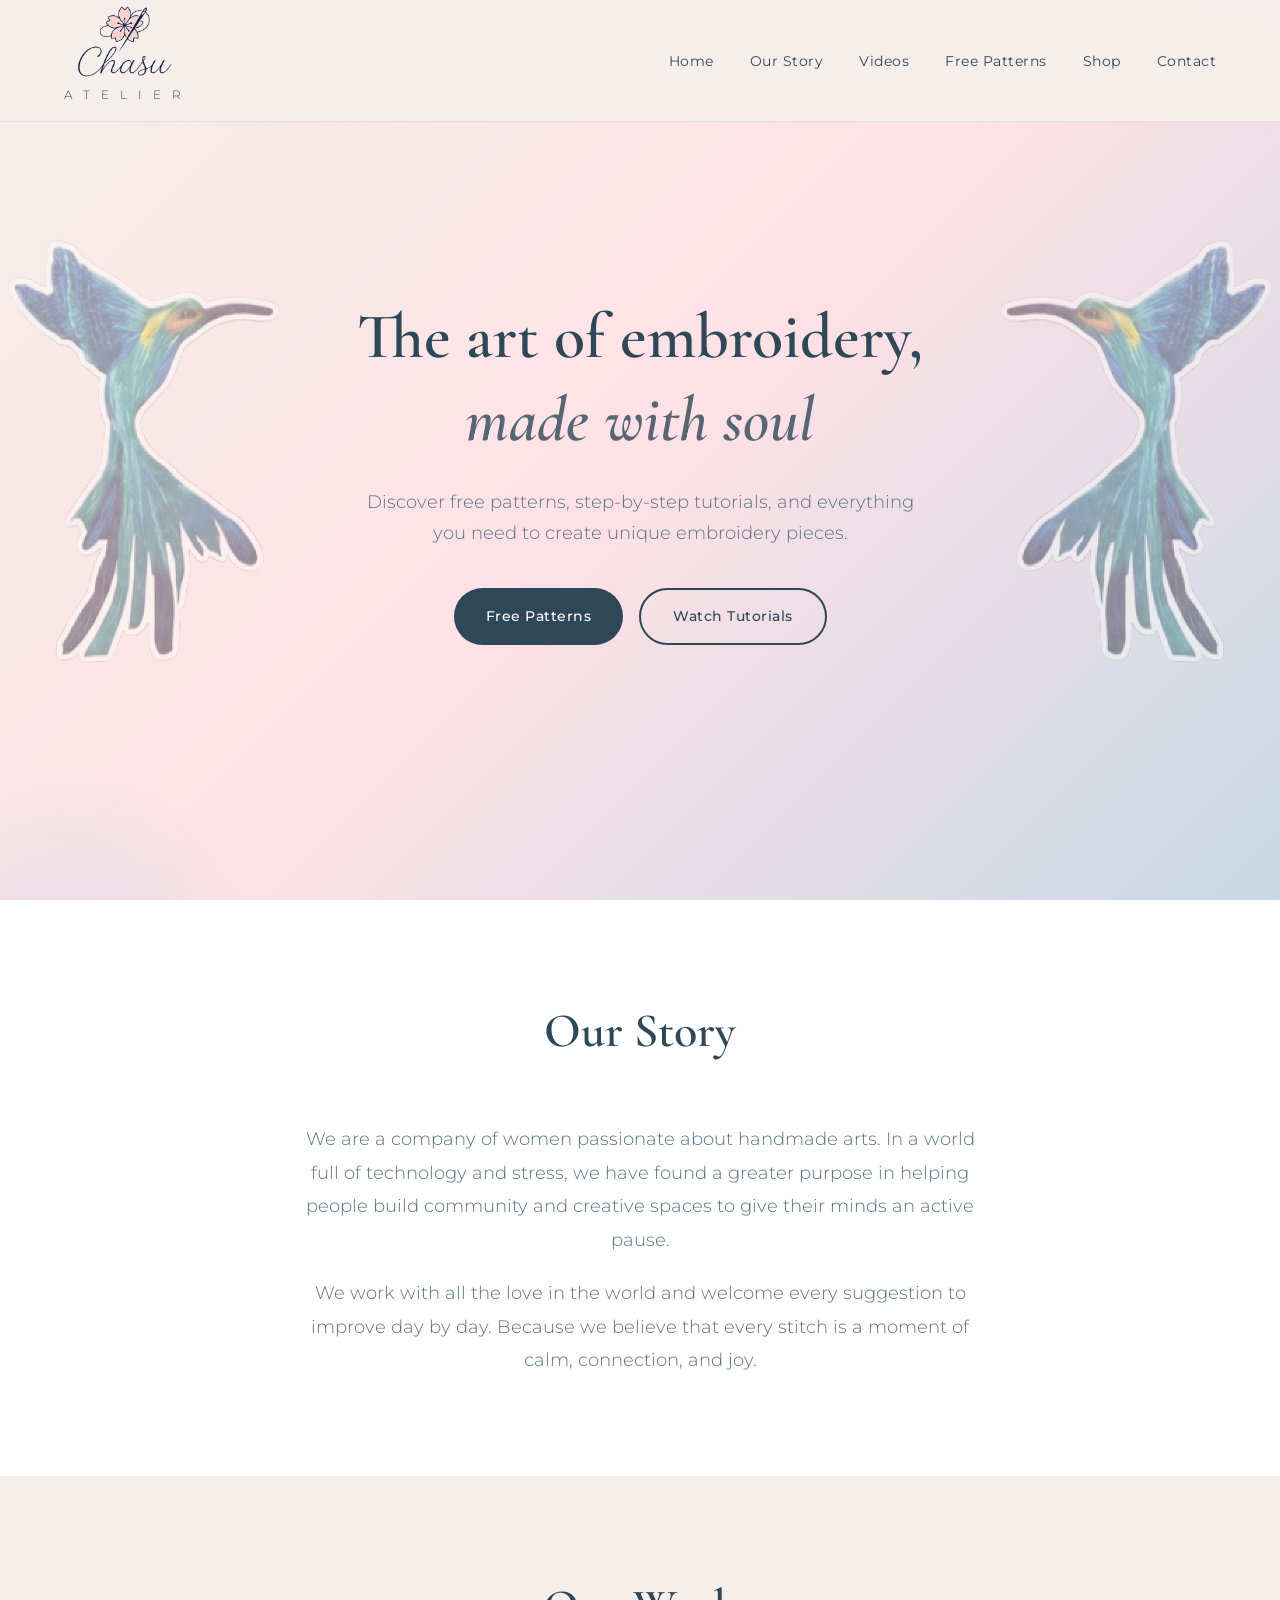
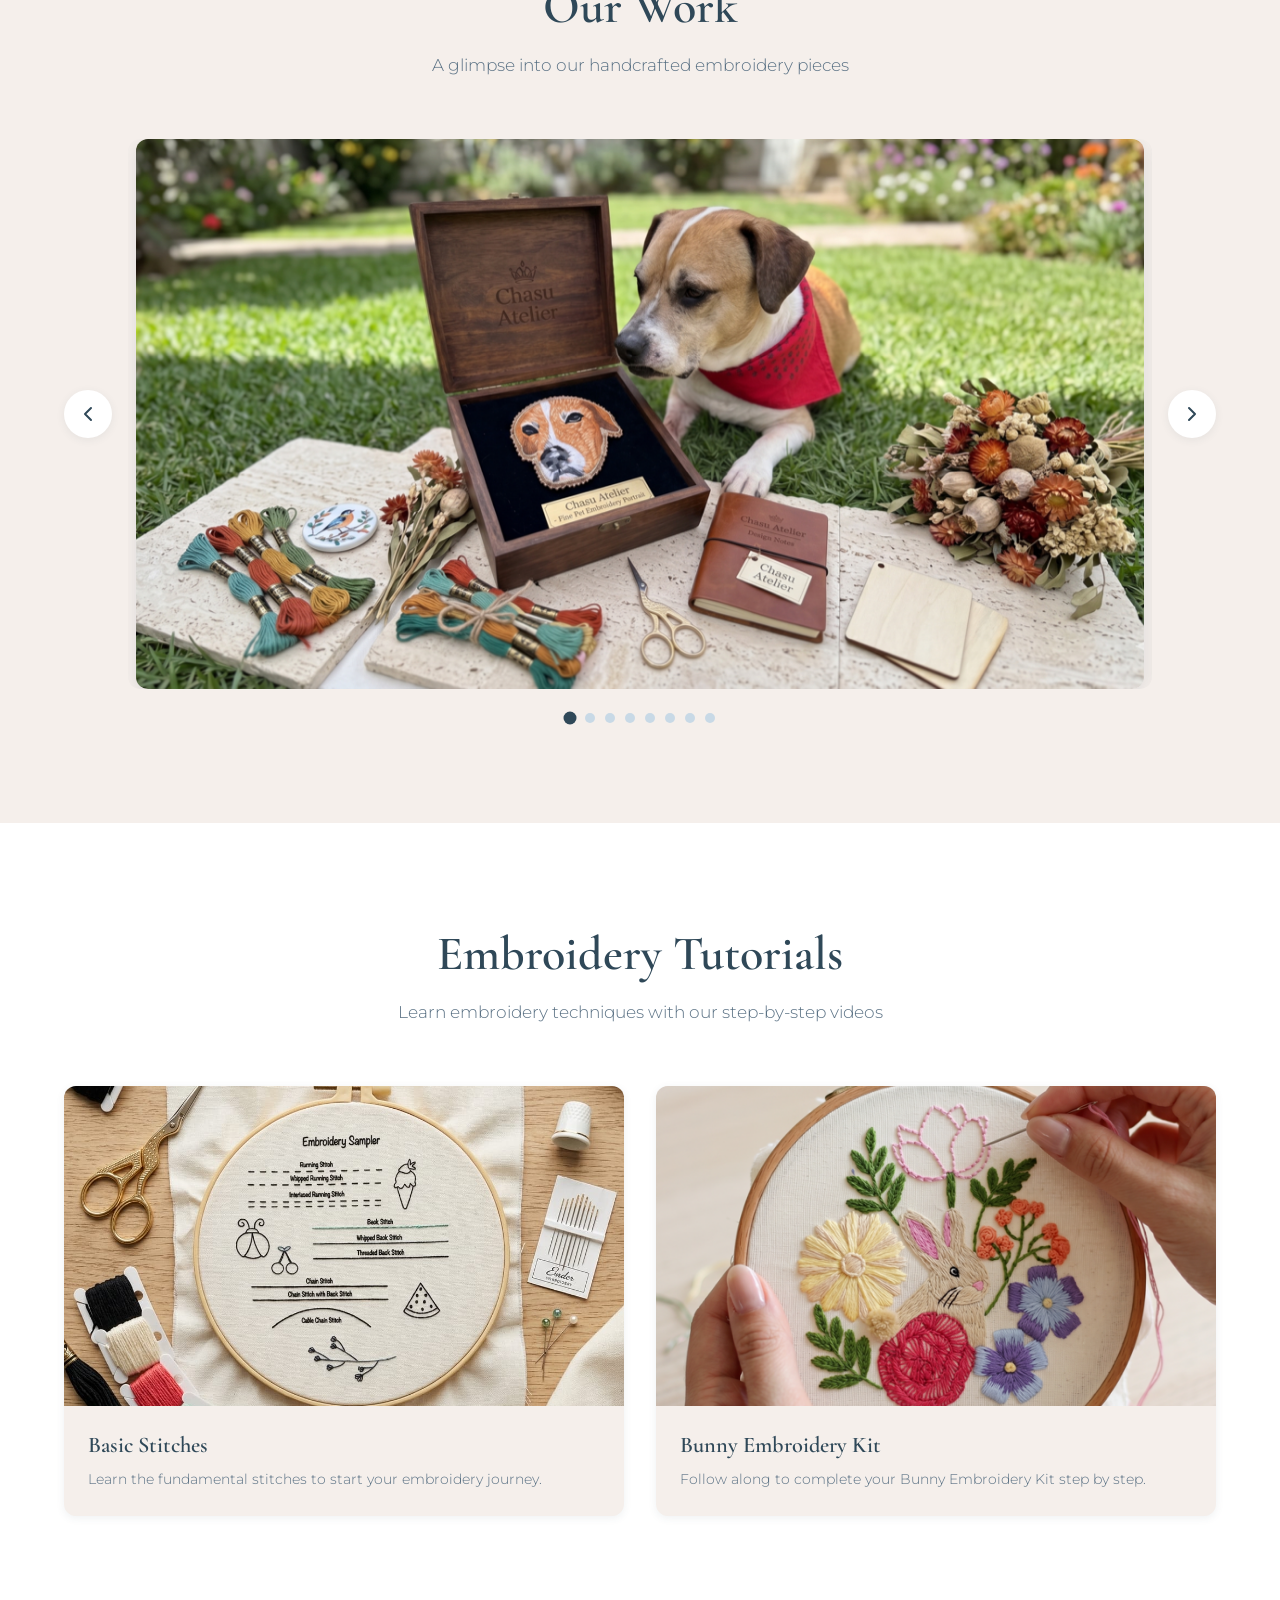
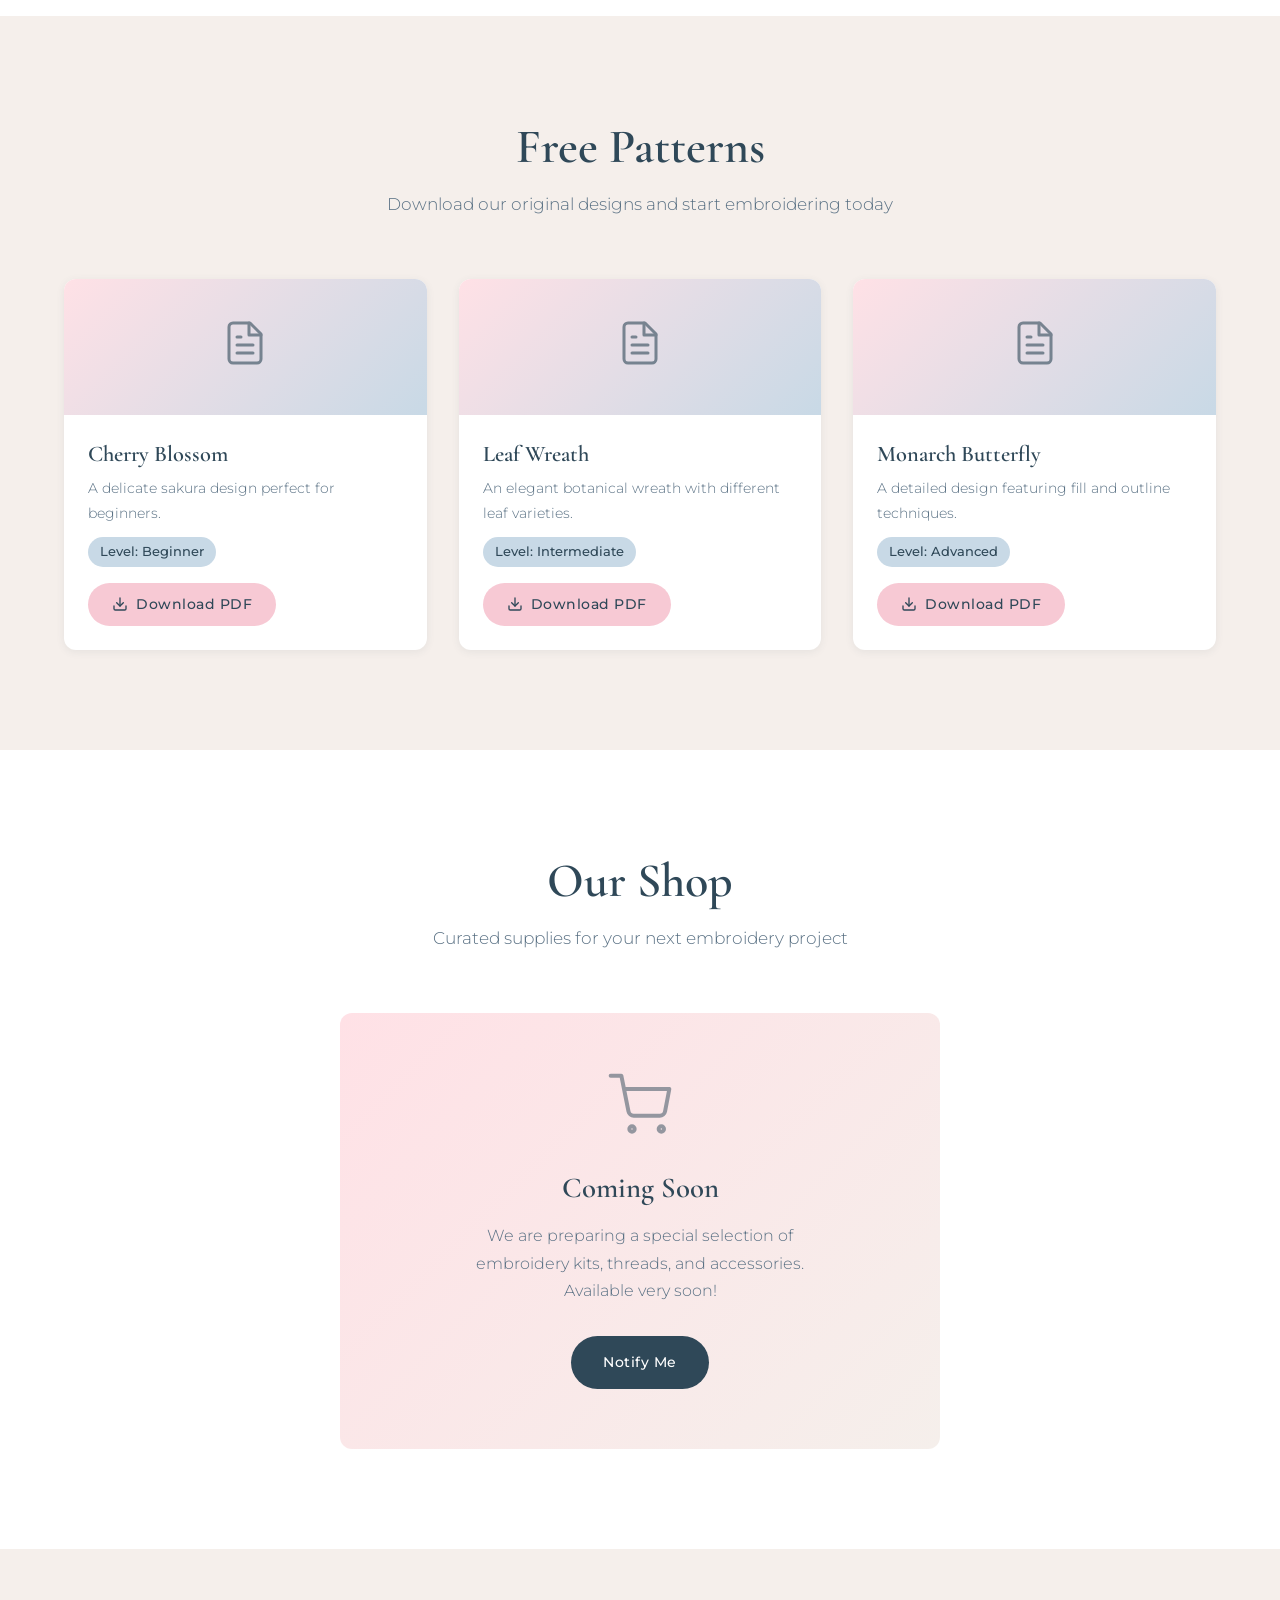
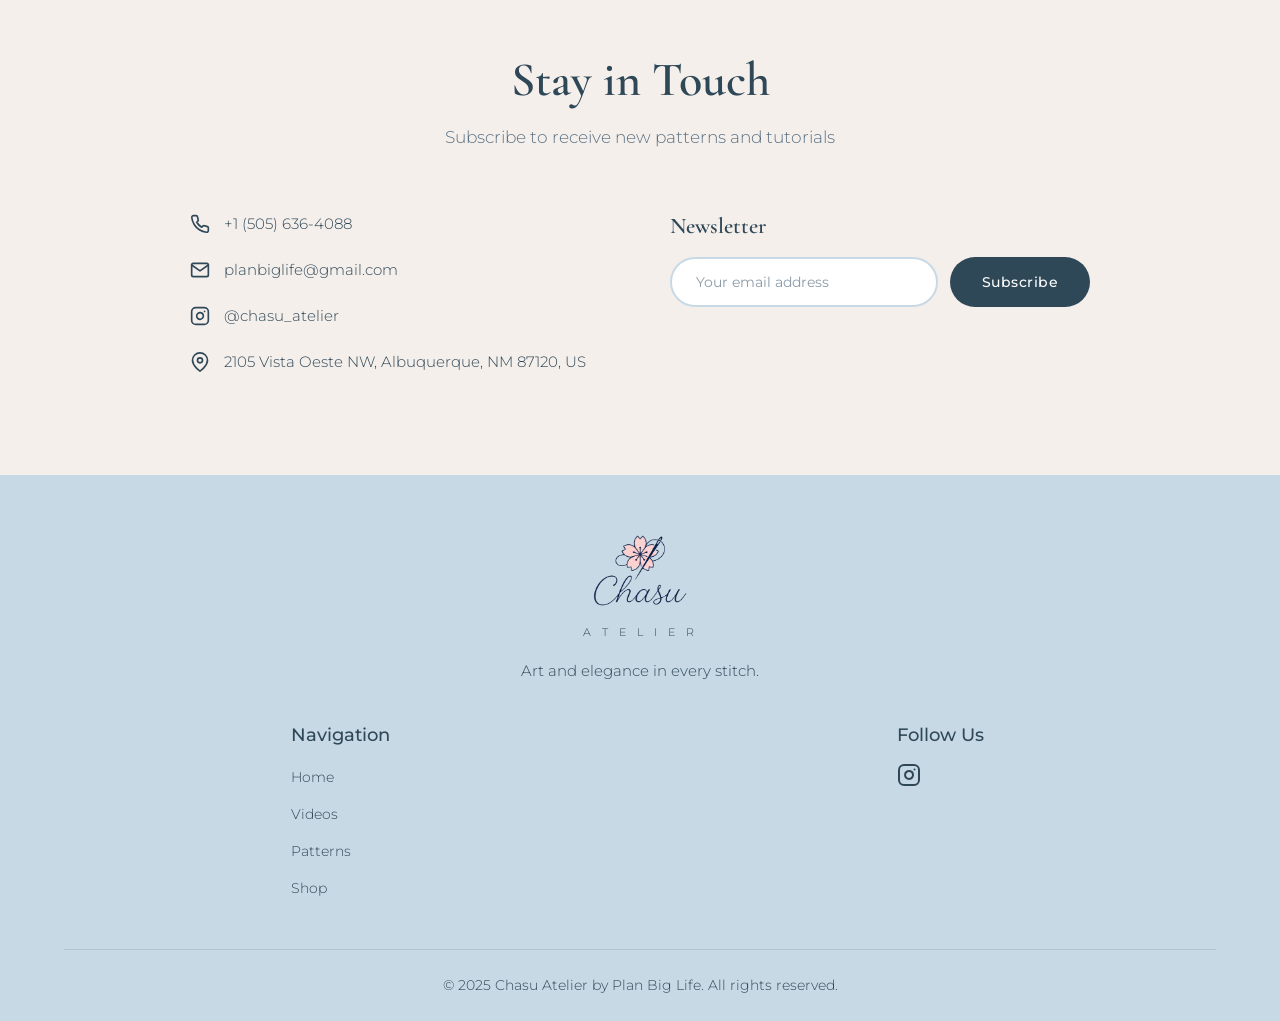
==== commit cc413b32: "Add hero decorations, basic-stitches cover, mobile improvements" ====
--- a/index.html
+++ b/index.html
@@ -37,6 +37,12 @@
 
     <!-- Hero -->
     <section id="home" class="hero">
+        <div class="hero-decoration hero-decoration-left">
+            <img src="assets/hero-left.png" alt="">
+        </div>
+        <div class="hero-decoration hero-decoration-right">
+            <img src="assets/hero-right.png" alt="">
+        </div>
         <div class="container">
             <div class="hero-content">
                 <h1>The art of embroidery, <em>made with soul</em></h1>
--- a/styles.css
+++ b/styles.css
@@ -276,6 +276,28 @@
     overflow: hidden;
 }
 
+.hero-decoration {
+    position: absolute;
+    top: 50%;
+    transform: translateY(-50%);
+    opacity: 0.4;
+    pointer-events: none;
+}
+
+.hero-decoration img {
+    max-height: 500px;
+    width: auto;
+}
+
+.hero-decoration-left {
+    left: -20px;
+}
+
+.hero-decoration-right {
+    right: -20px;
+    transform: translateY(-50%) scaleX(-1);
+}
+
 .hero::before {
     content: '';
     position: absolute;
@@ -819,6 +841,20 @@
         grid-template-columns: 1fr;
     }
 
+    .carousel-slide img {
+        height: auto;
+        aspect-ratio: 3/4;
+    }
+
+    .carousel-btn {
+        width: 36px;
+        height: 36px;
+    }
+
+    .hero-decoration {
+        display: none;
+    }
+
     .footer-content {
         grid-template-columns: 1fr;
         gap: 32px;
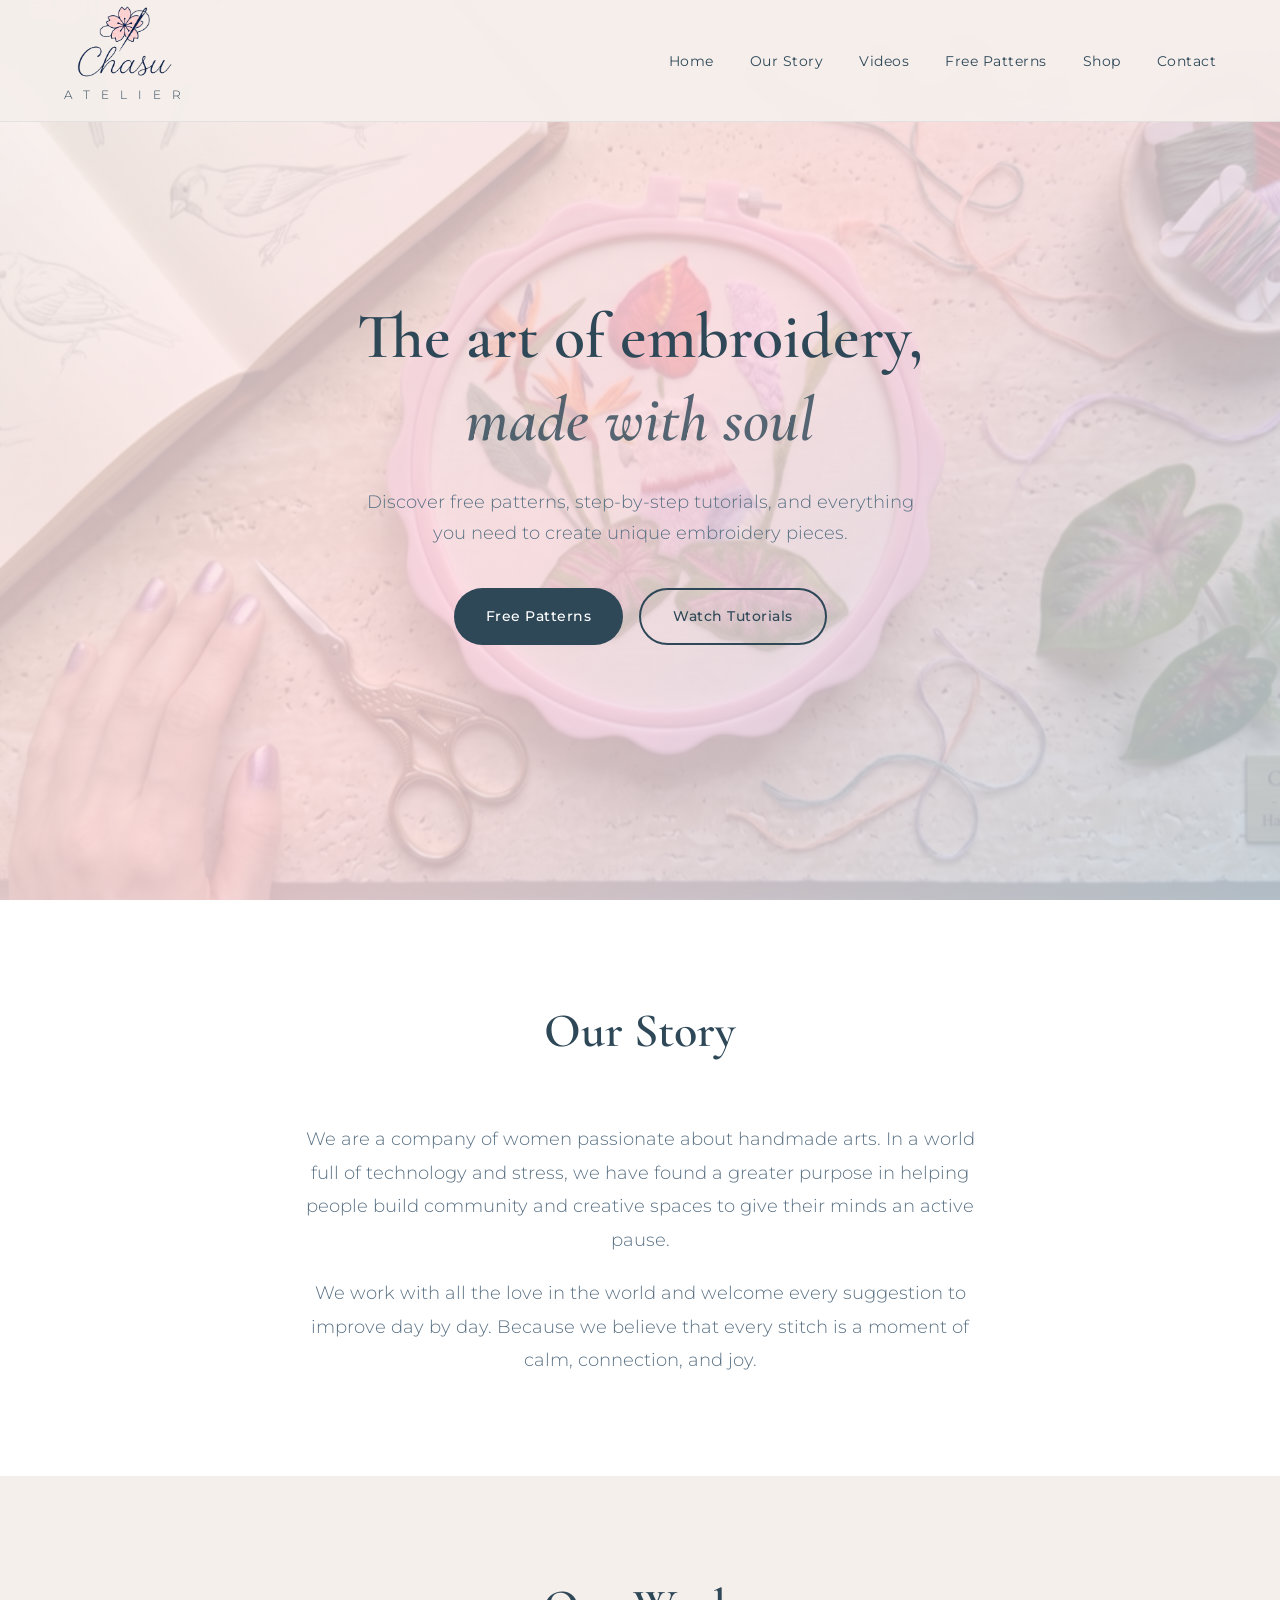
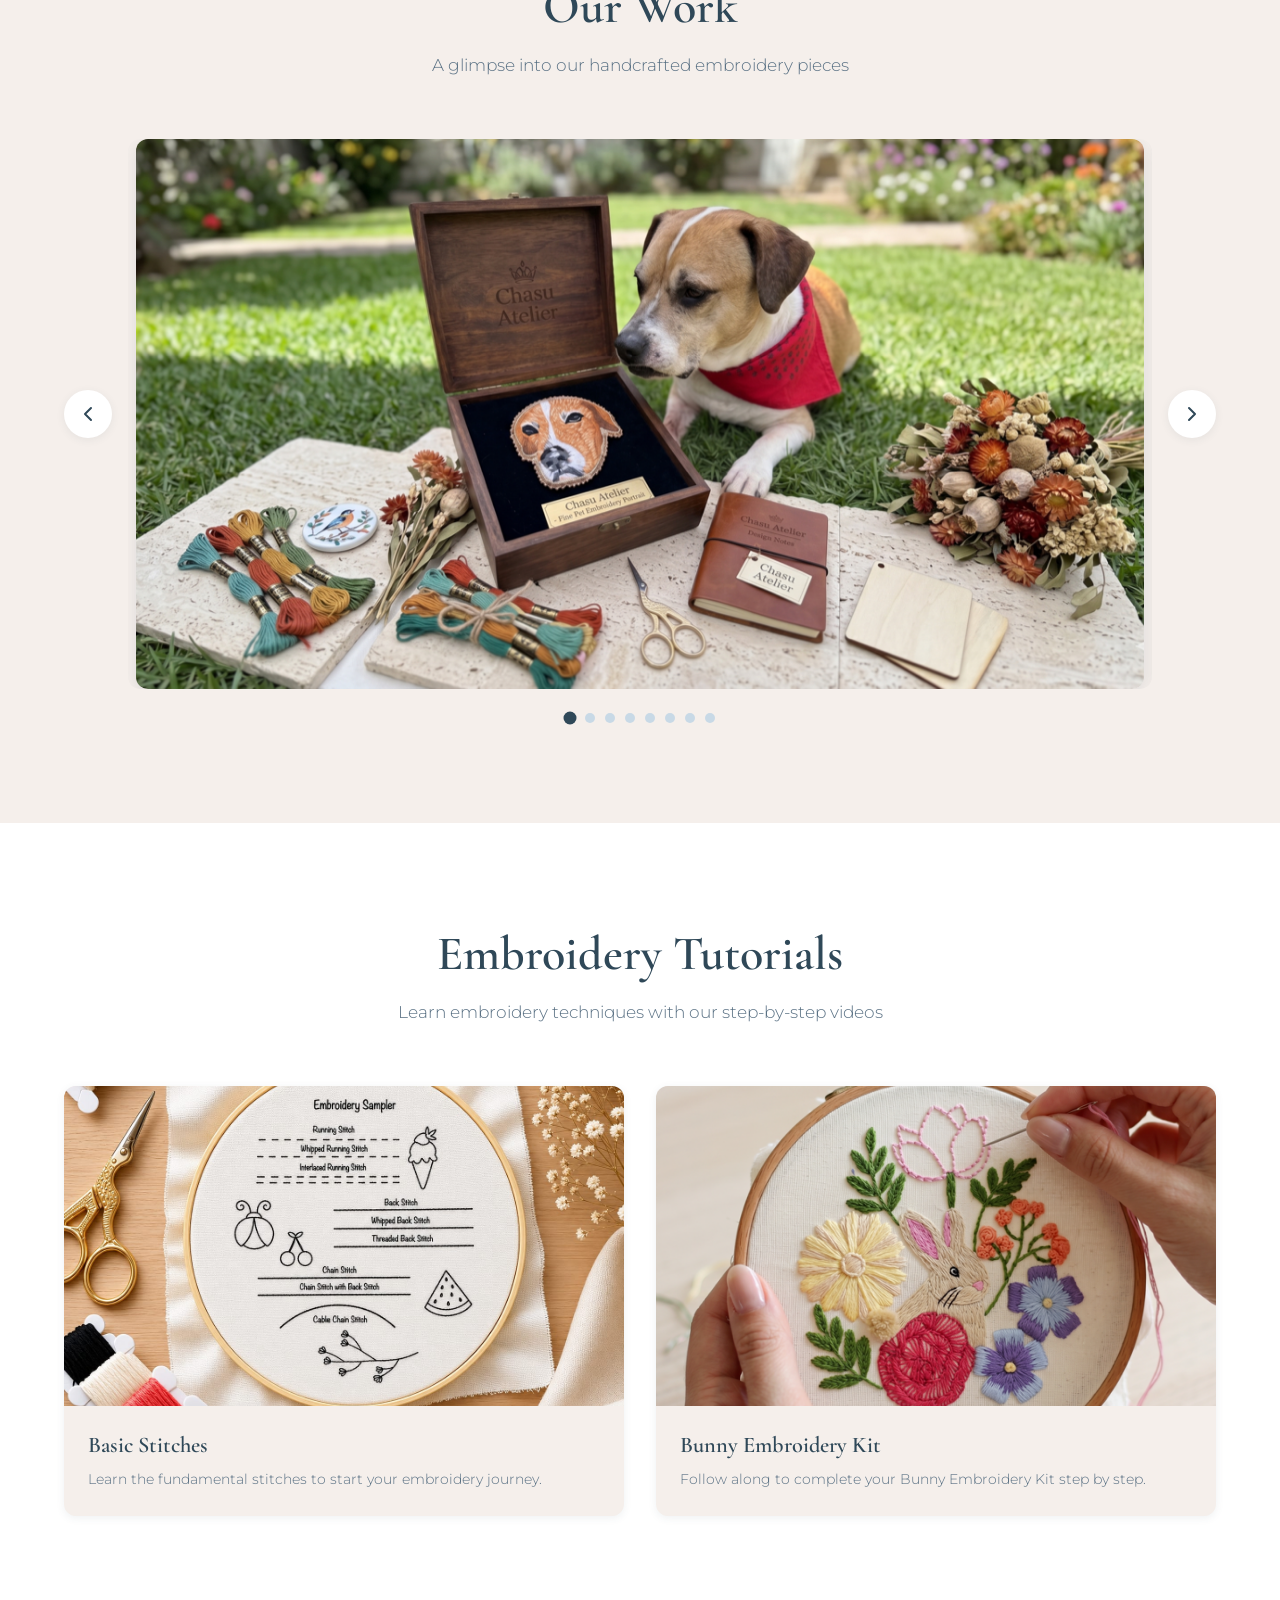
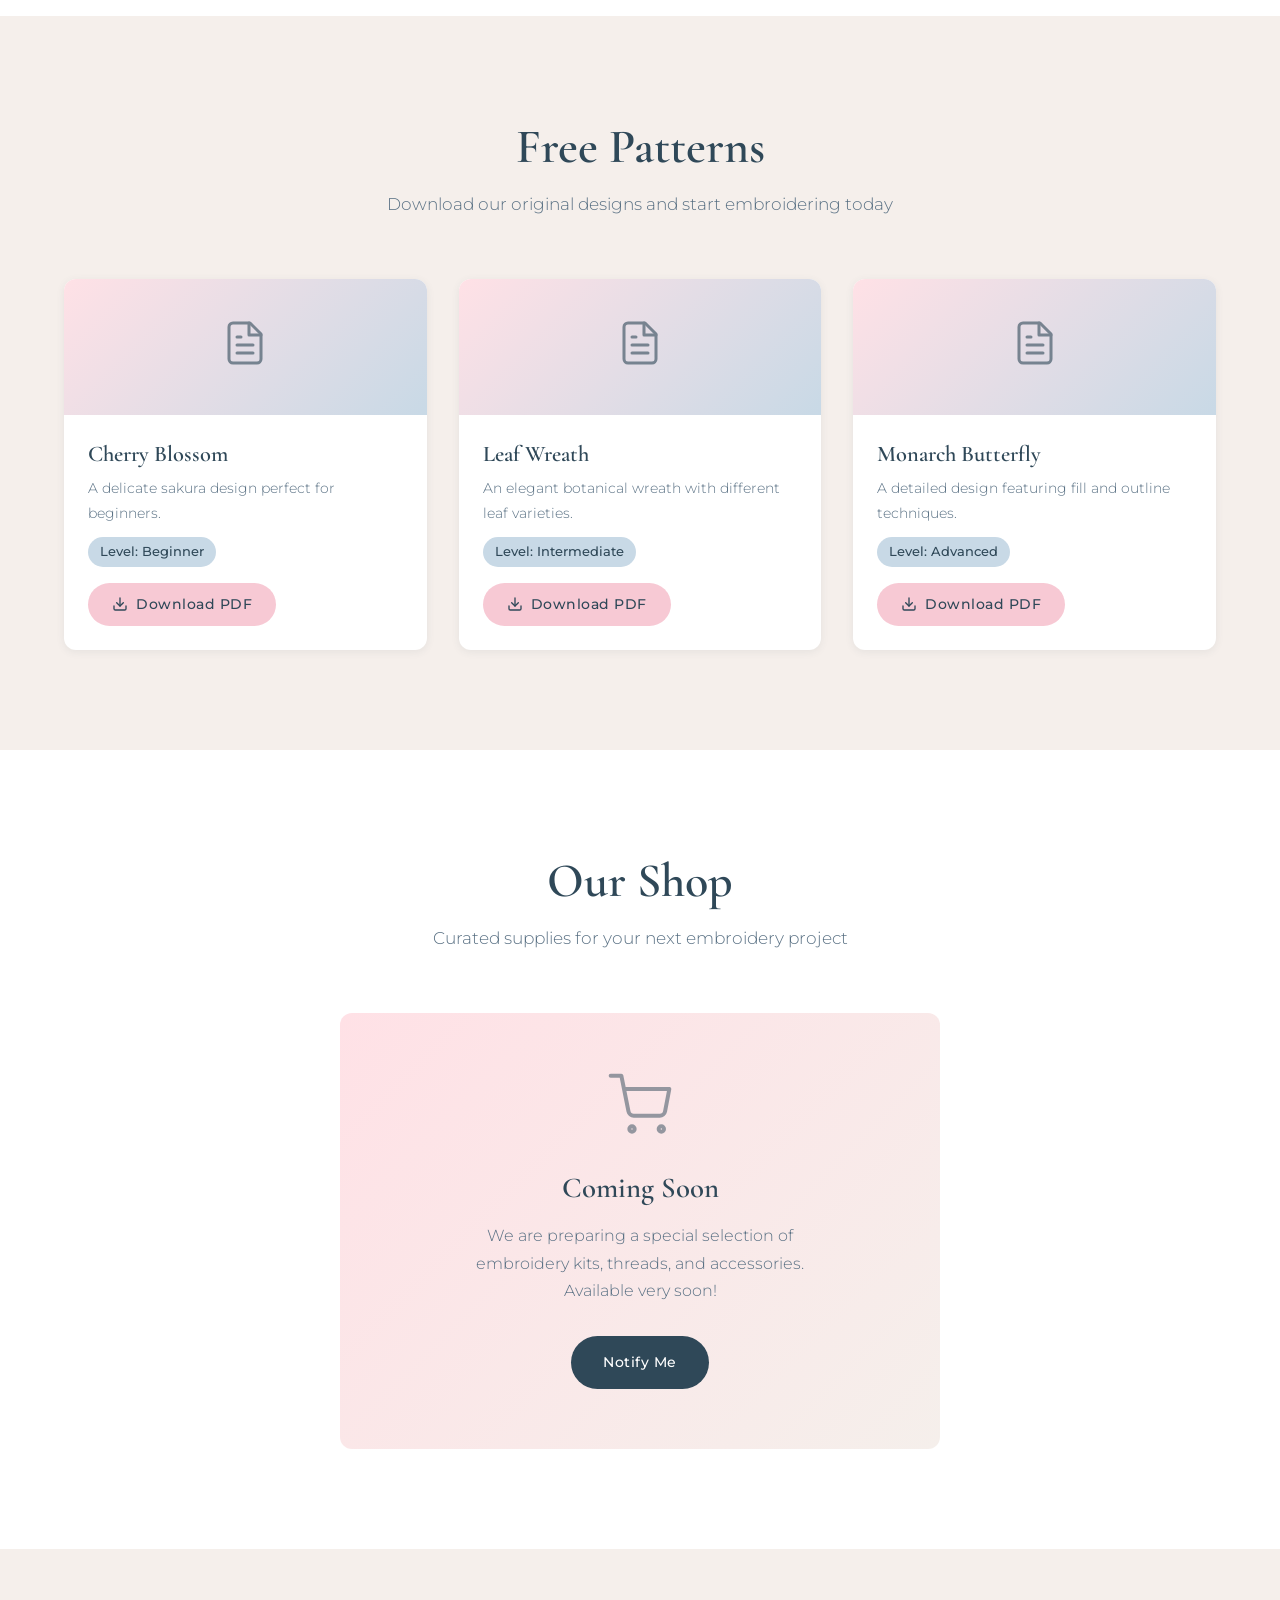
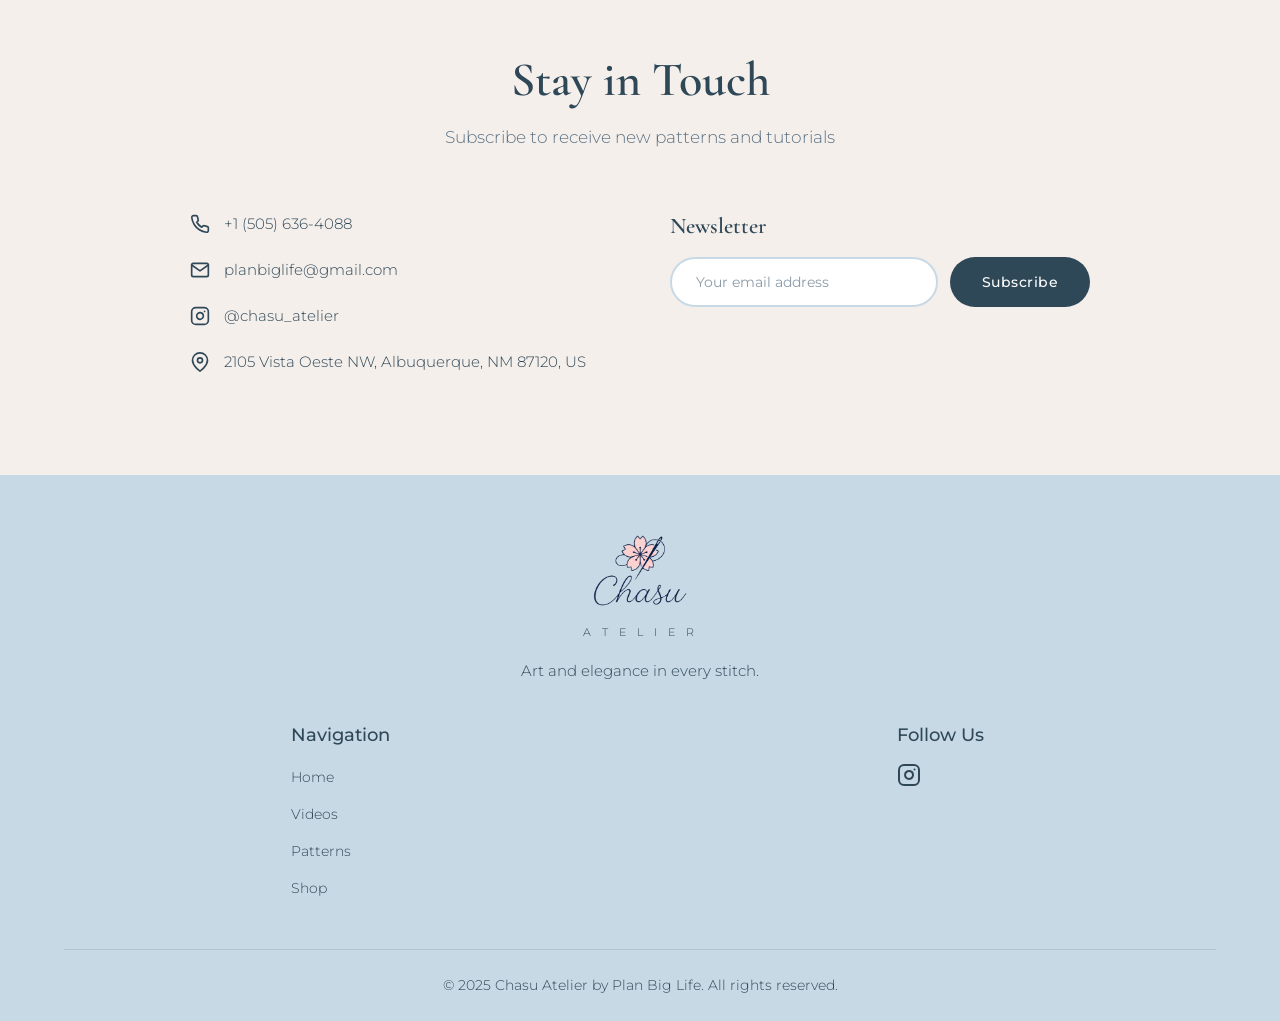
==== commit 9c76684a: "Hero background image at 20% opacity" ====
--- a/index.html
+++ b/index.html
@@ -37,12 +37,7 @@
 
     <!-- Hero -->
     <section id="home" class="hero">
-        <div class="hero-decoration hero-decoration-left">
-            <img src="assets/hero-left.png" alt="">
-        </div>
-        <div class="hero-decoration hero-decoration-right">
-            <img src="assets/hero-right.png" alt="">
-        </div>
+        <img src="assets/hero-bg.png" alt="" class="hero-bg-image">
         <div class="container">
             <div class="hero-content">
                 <h1>The art of embroidery, <em>made with soul</em></h1>
--- a/styles.css
+++ b/styles.css
@@ -276,26 +276,29 @@
     overflow: hidden;
 }
 
+.hero::before {
+    display: none;
+}
+
+.hero-bg-image {
+    position: absolute;
+    top: 0;
+    left: 0;
+    width: 100%;
+    height: 100%;
+    object-fit: cover;
+    opacity: 0.2;
+    z-index: 0;
+    pointer-events: none;
+}
+
 .hero-decoration {
-    position: absolute;
-    top: 50%;
-    transform: translateY(-50%);
-    opacity: 0.4;
-    pointer-events: none;
-}
-
-.hero-decoration img {
-    max-height: 500px;
-    width: auto;
-}
-
-.hero-decoration-left {
-    left: -20px;
-}
-
+    display: none;
+}
+
+.hero-decoration-left,
 .hero-decoration-right {
-    right: -20px;
-    transform: translateY(-50%) scaleX(-1);
+    display: none;
 }
 
 .hero::before {
@@ -311,15 +314,7 @@
 }
 
 .hero::after {
-    content: '';
-    position: absolute;
-    bottom: -30%;
-    left: -10%;
-    width: 400px;
-    height: 400px;
-    border-radius: 50%;
-    background: radial-gradient(circle, var(--sky-blue) 0%, transparent 70%);
-    opacity: 0.5;
+    display: none;
 }
 
 .hero-content {
--- a/tutorials.css
+++ b/tutorials.css
@@ -121,6 +121,43 @@
     color: var(--navy);
 }
 
+/* Tutorial Help CTA */
+.tutorial-help {
+    margin-top: 60px;
+    padding: 48px 40px;
+    background: linear-gradient(135deg, var(--pale-pink) 0%, var(--beige) 100%);
+    border-radius: 12px;
+    text-align: center;
+    box-shadow: 0 4px 16px rgba(47, 72, 88, 0.08);
+}
+
+.tutorial-help h3 {
+    font-family: 'Cormorant Garamond', serif;
+    font-size: 1.8rem;
+    margin-bottom: 16px;
+    color: #2F4858;
+}
+
+.tutorial-help p {
+    color: #5a7184;
+    max-width: 550px;
+    margin: 0 auto 32px;
+    font-size: 1rem;
+    line-height: 1.7;
+}
+
+.tutorial-help-buttons {
+    display: flex;
+    gap: 16px;
+    justify-content: center;
+    flex-wrap: wrap;
+}
+
+.tutorial-help-buttons .btn {
+    padding: 14px 28px;
+    font-size: 0.9rem;
+}
+
 /* ===== Responsive ===== */
 @media (max-width: 768px) {
     .tutorials-grid {
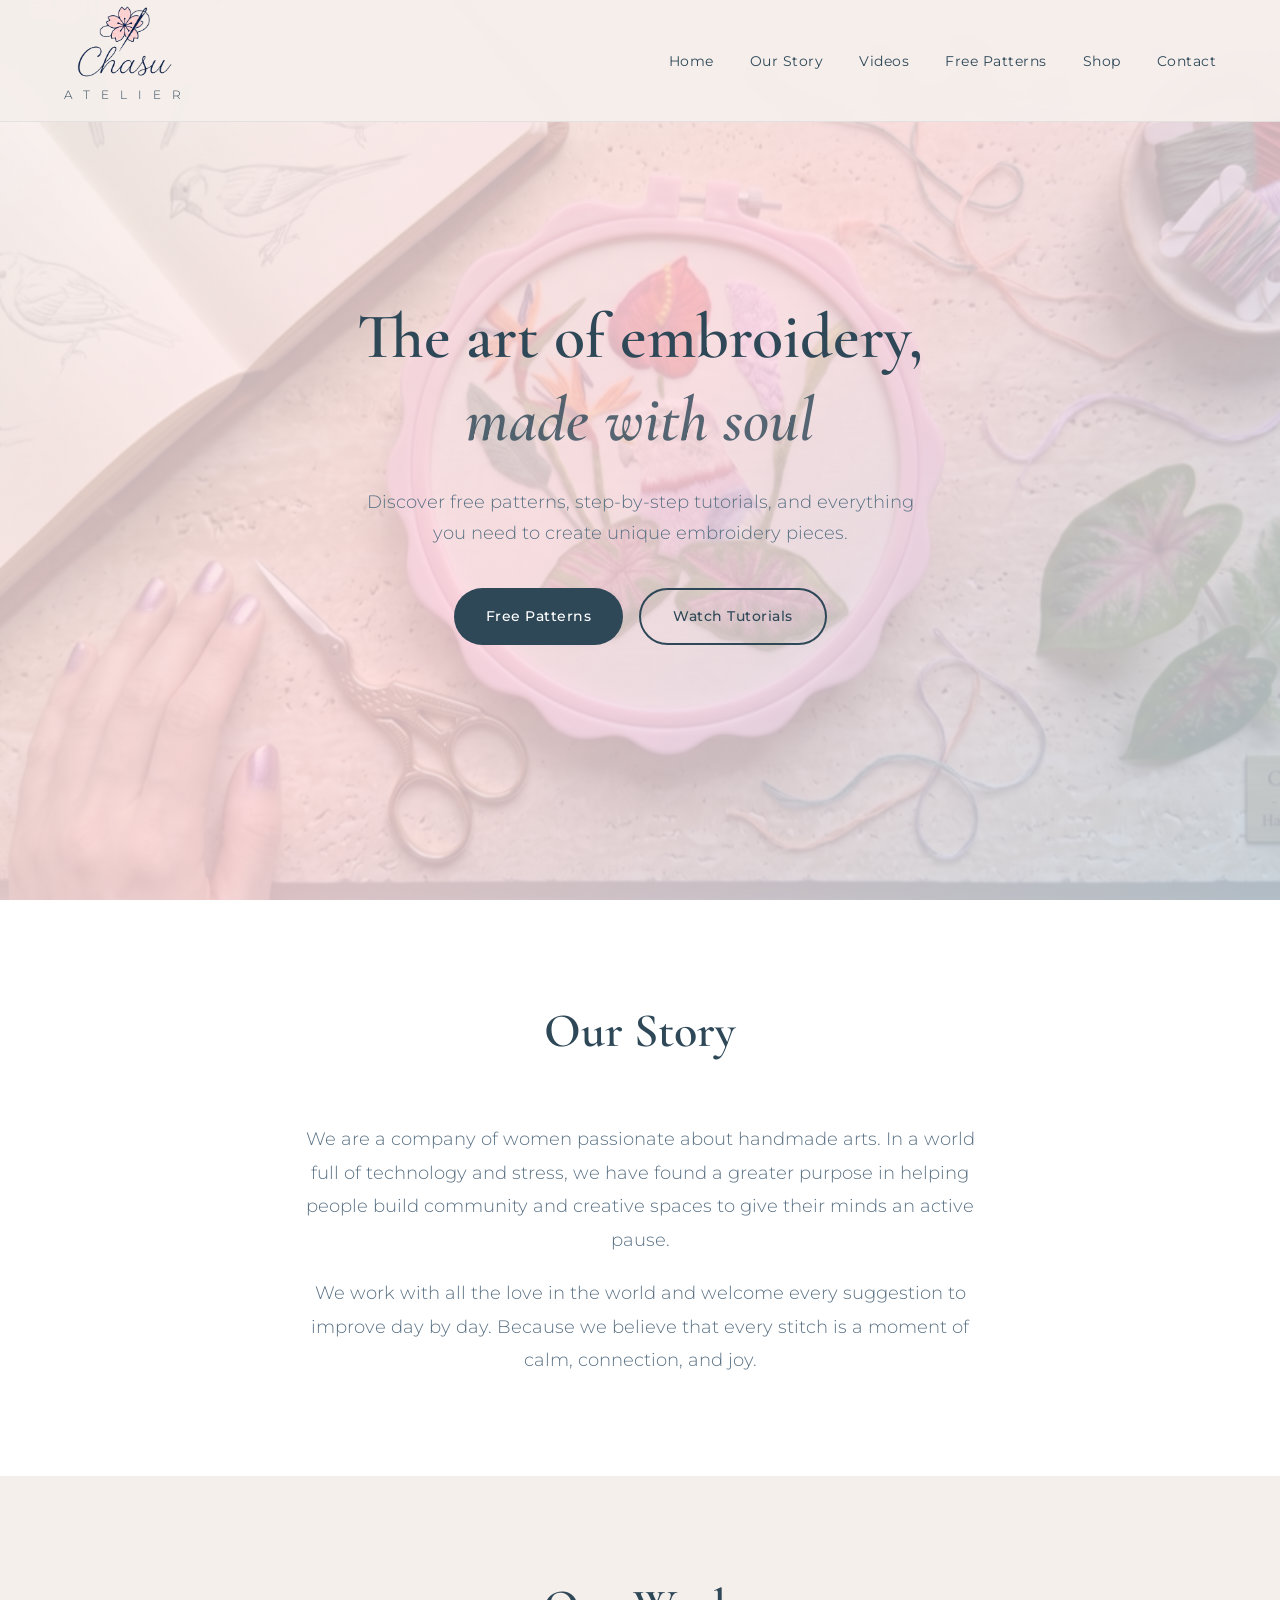
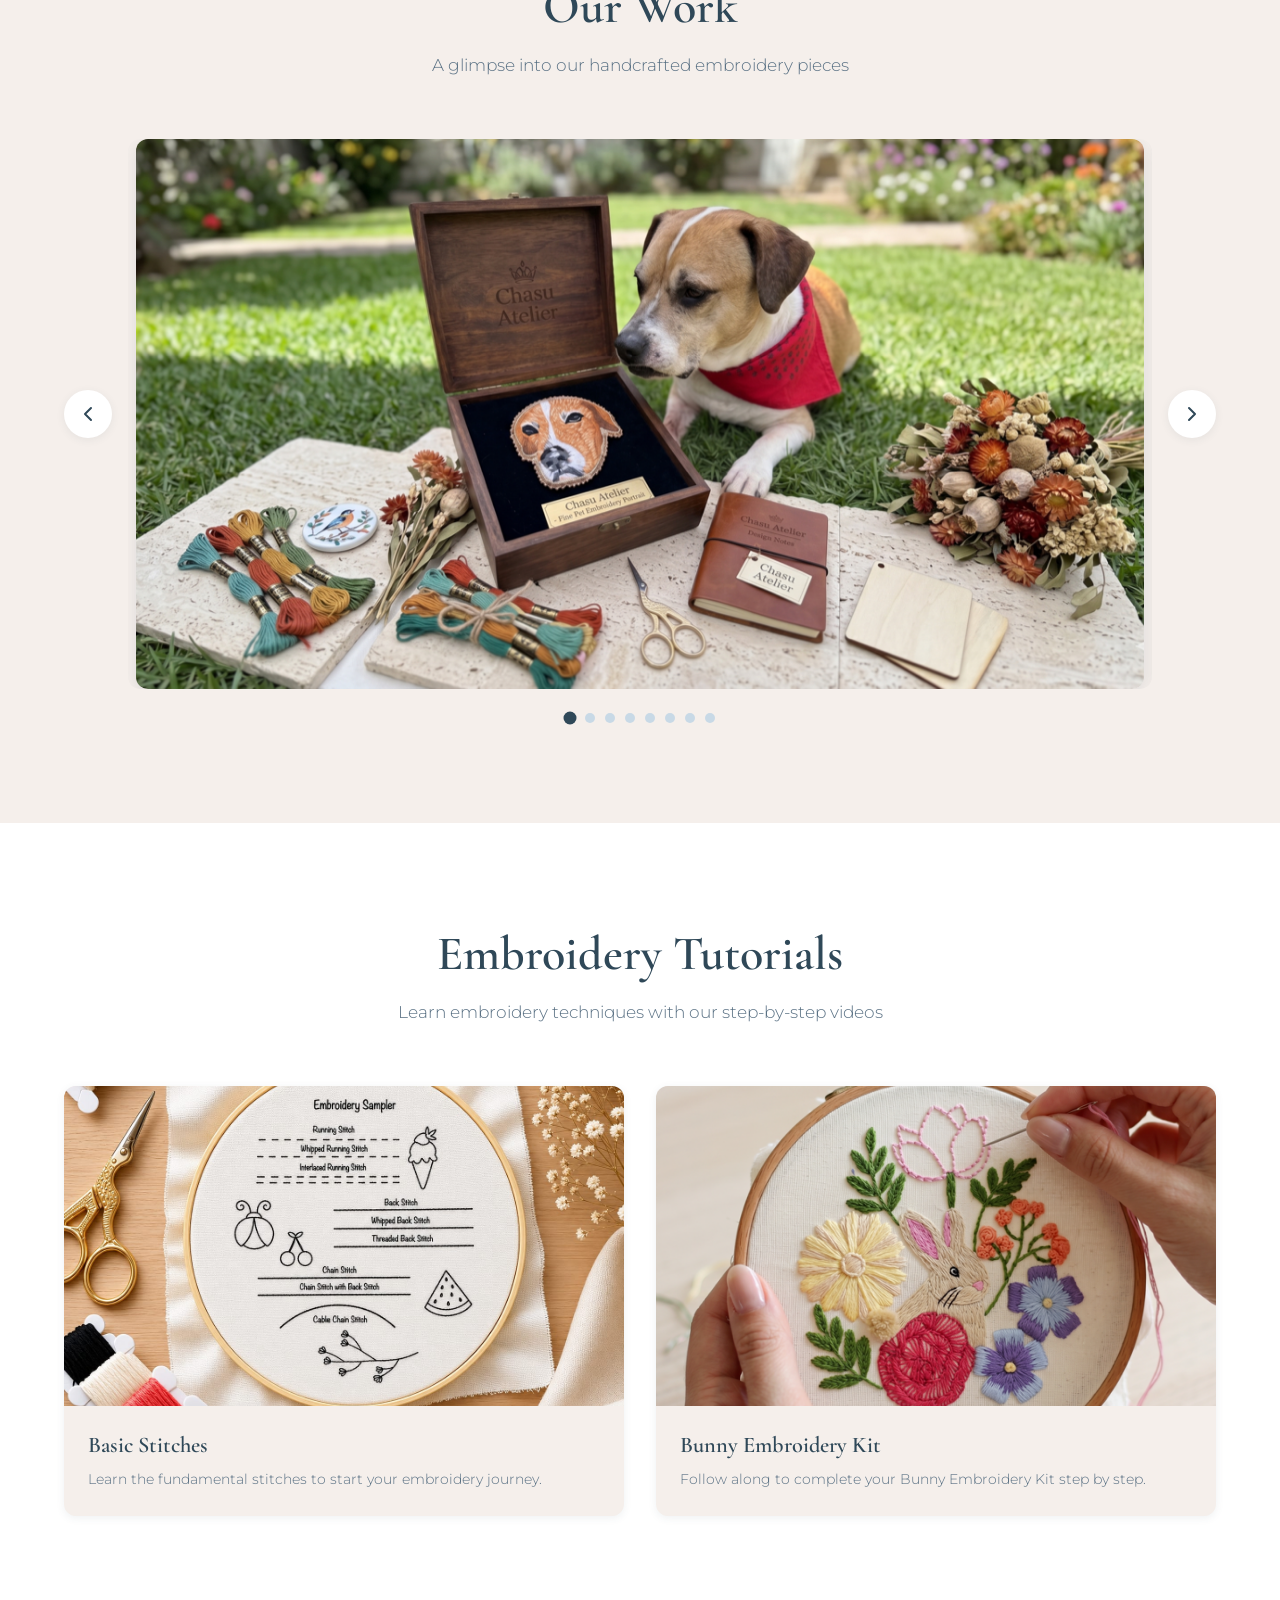
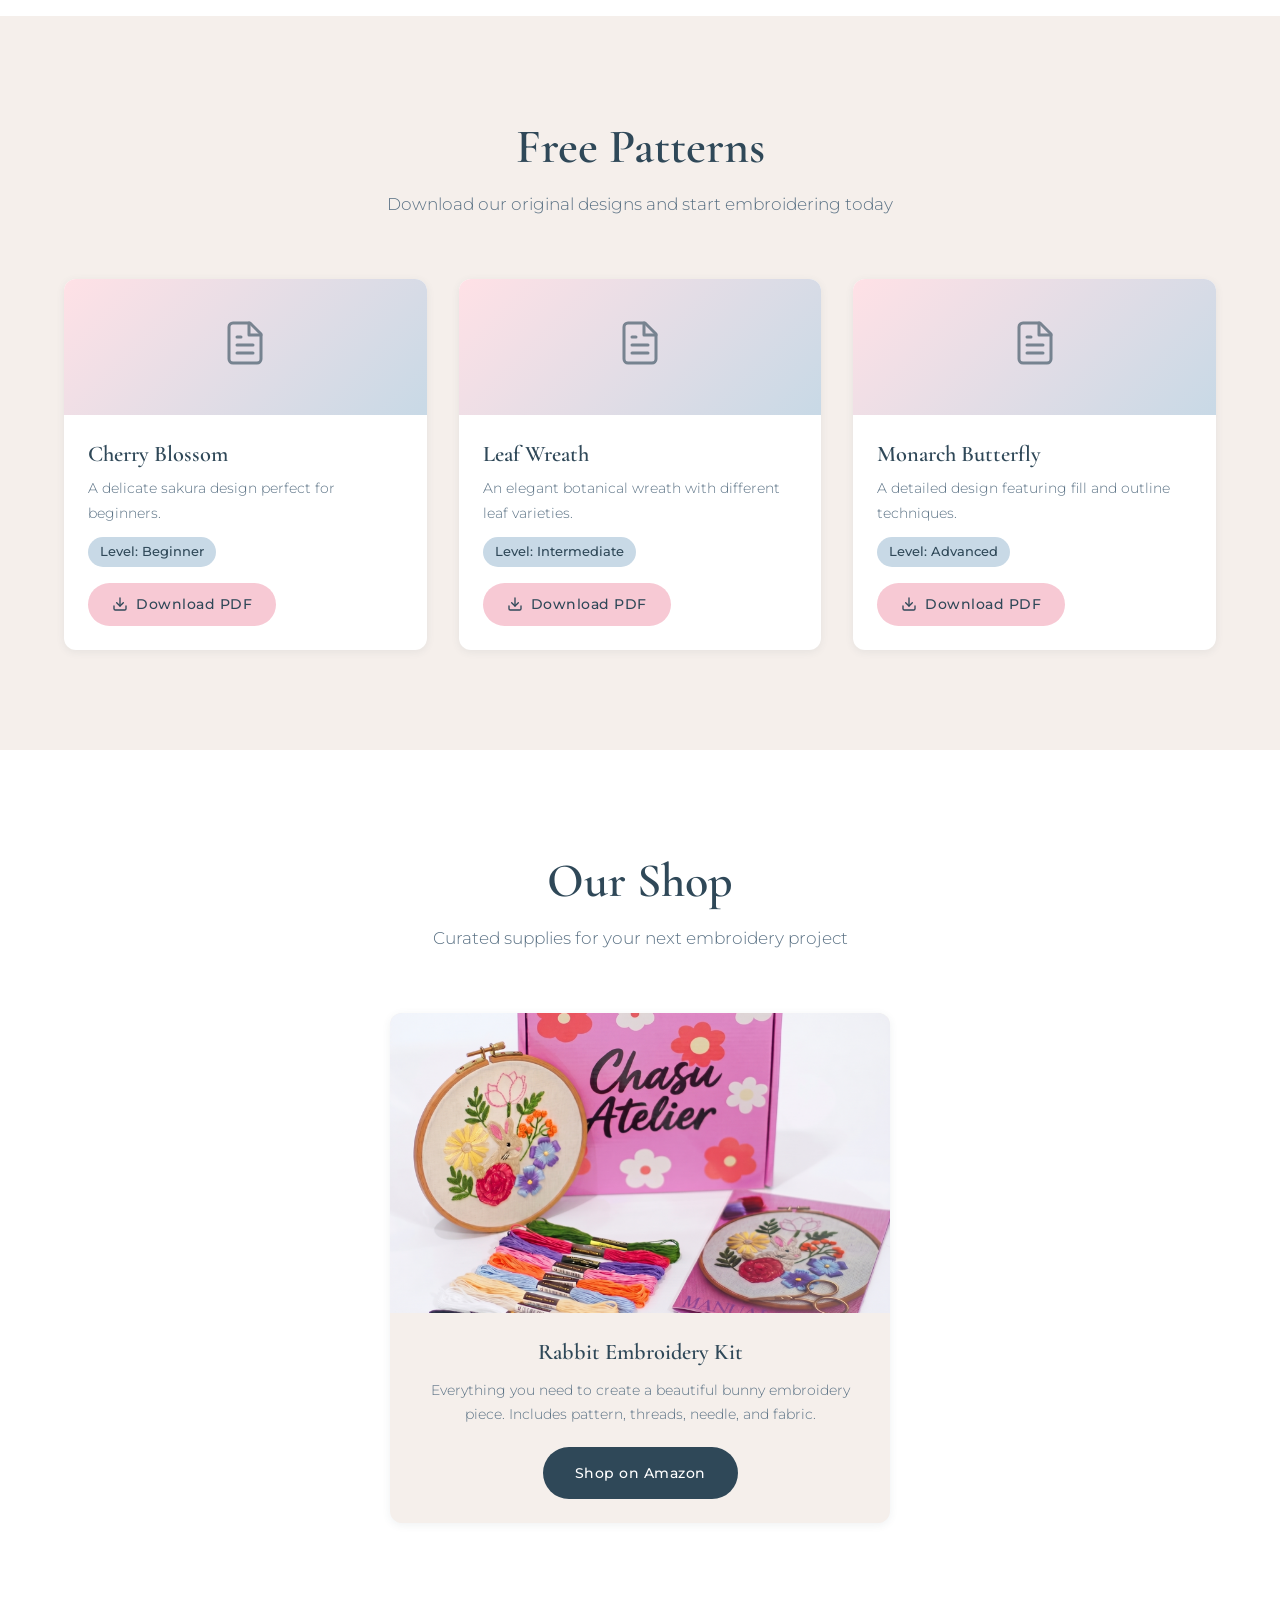
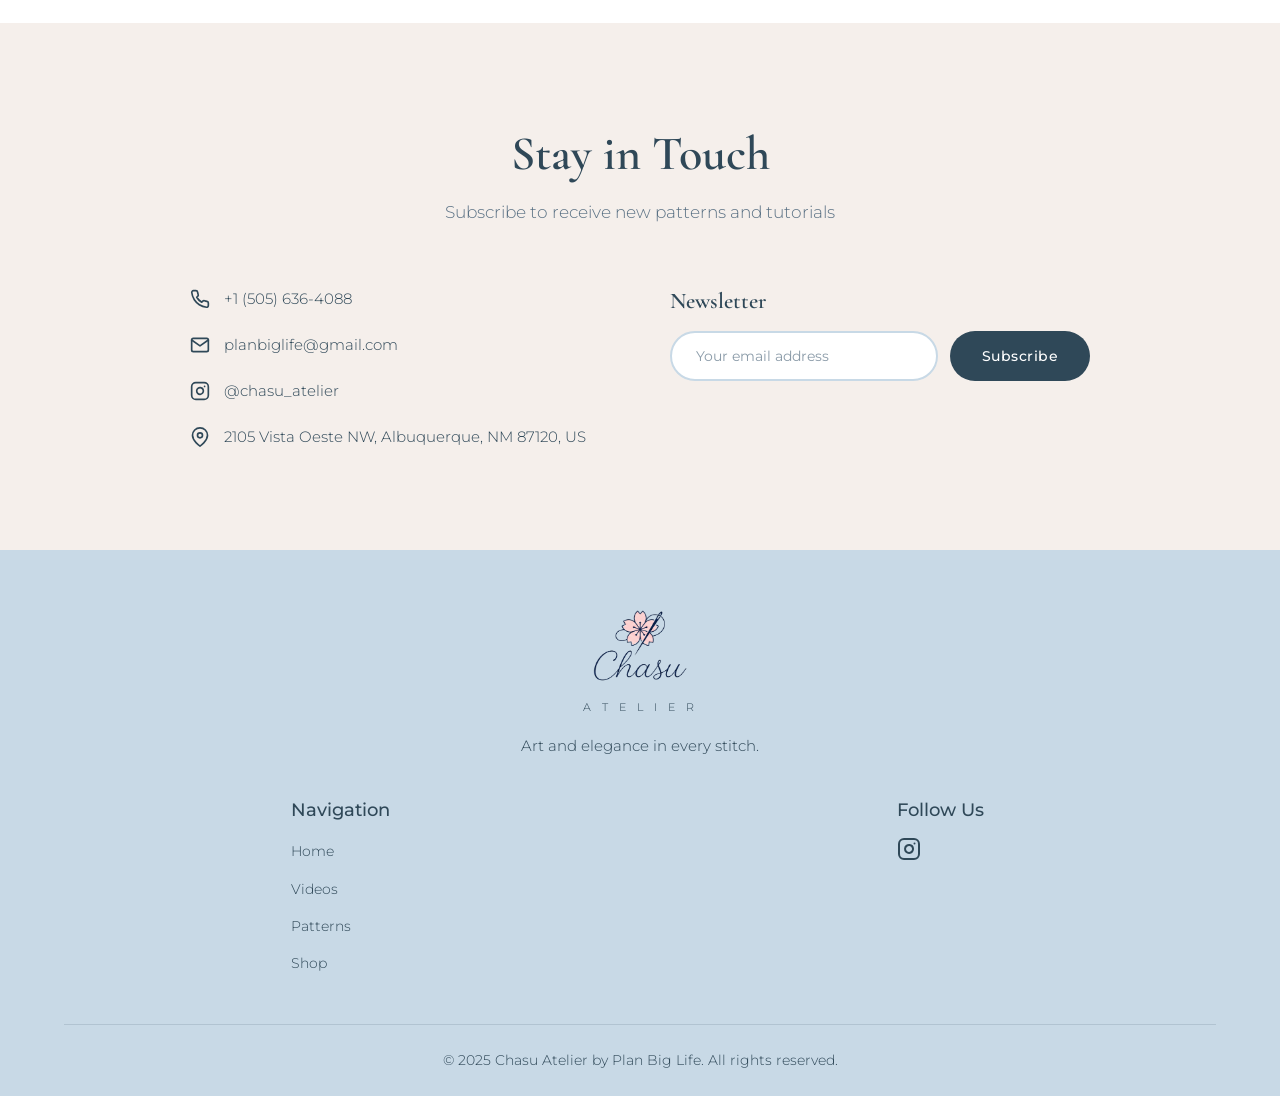
==== commit fa9e38ea: "Add shop section with Rabbit Kit product and Amazon link" ====
--- a/index.html
+++ b/index.html
@@ -202,20 +202,24 @@
         </div>
     </section>
 
-    <!-- Shop Section (Placeholder) -->
+    <!-- Shop Section -->
     <section id="shop" class="section shop-section">
         <div class="container">
             <div class="section-header">
                 <h2>Our Shop</h2>
                 <p>Curated supplies for your next embroidery project</p>
             </div>
-            <div class="shop-coming-soon">
-                <div class="shop-icon">
-                    <svg xmlns="http://www.w3.org/2000/svg" width="64" height="64" viewBox="0 0 24 24" fill="none" stroke="currentColor" stroke-width="1.5" stroke-linecap="round" stroke-linejoin="round"><circle cx="9" cy="21" r="1"/><circle cx="20" cy="21" r="1"/><path d="M1 1h4l2.68 13.39a2 2 0 0 0 2 1.61h9.72a2 2 0 0 0 2-1.61L23 6H6"/></svg>
-                </div>
-                <h3>Coming Soon</h3>
-                <p>We are preparing a special selection of embroidery kits, threads, and accessories. Available very soon!</p>
-                <a href="#contact" class="btn btn-primary">Notify Me</a>
+            <div class="shop-grid">
+                <div class="shop-card">
+                    <div class="shop-card-image">
+                        <img src="assets/shop/rabbit-kit.png" alt="Rabbit Embroidery Kit">
+                    </div>
+                    <div class="shop-card-info">
+                        <h3>Rabbit Embroidery Kit</h3>
+                        <p>Everything you need to create a beautiful bunny embroidery piece. Includes pattern, threads, needle, and fabric.</p>
+                        <a href="https://a.co/d/09EUgcvG" target="_blank" rel="noopener" class="btn btn-primary">Shop on Amazon</a>
+                    </div>
+                </div>
             </div>
         </div>
     </section>
--- a/styles.css
+++ b/styles.css
@@ -582,32 +582,46 @@
     background-color: var(--white);
 }
 
-.shop-coming-soon {
+.shop-grid {
+    display: grid;
+    grid-template-columns: repeat(auto-fit, minmax(300px, 1fr));
+    gap: 32px;
+    max-width: 500px;
+    margin: 0 auto;
+}
+
+.shop-card {
+    background-color: var(--beige);
+    border-radius: var(--radius);
+    overflow: hidden;
+    box-shadow: var(--shadow-sm);
+    transition: var(--transition);
+}
+
+.shop-card:hover {
+    transform: translateY(-4px);
+    box-shadow: var(--shadow-lg);
+}
+
+.shop-card-image img {
+    width: 100%;
+    height: 300px;
+    object-fit: cover;
+}
+
+.shop-card-info {
+    padding: 24px;
     text-align: center;
-    padding: 60px 40px;
-    background: linear-gradient(135deg, var(--pale-pink) 0%, var(--beige) 100%);
-    border-radius: var(--radius);
-    max-width: 600px;
-    margin: 0 auto;
-}
-
-.shop-icon {
-    color: var(--navy);
-    opacity: 0.5;
-    margin-bottom: 24px;
-}
-
-.shop-coming-soon h3 {
-    font-size: 1.8rem;
-    margin-bottom: 16px;
-}
-
-.shop-coming-soon p {
+}
+
+.shop-card-info h3 {
+    margin-bottom: 12px;
+}
+
+.shop-card-info p {
     color: var(--text-light);
-    margin-bottom: 32px;
-    max-width: 400px;
-    margin-left: auto;
-    margin-right: auto;
+    font-size: 0.9rem;
+    margin-bottom: 20px;
 }
 
 /* ===== Contact Section ===== */
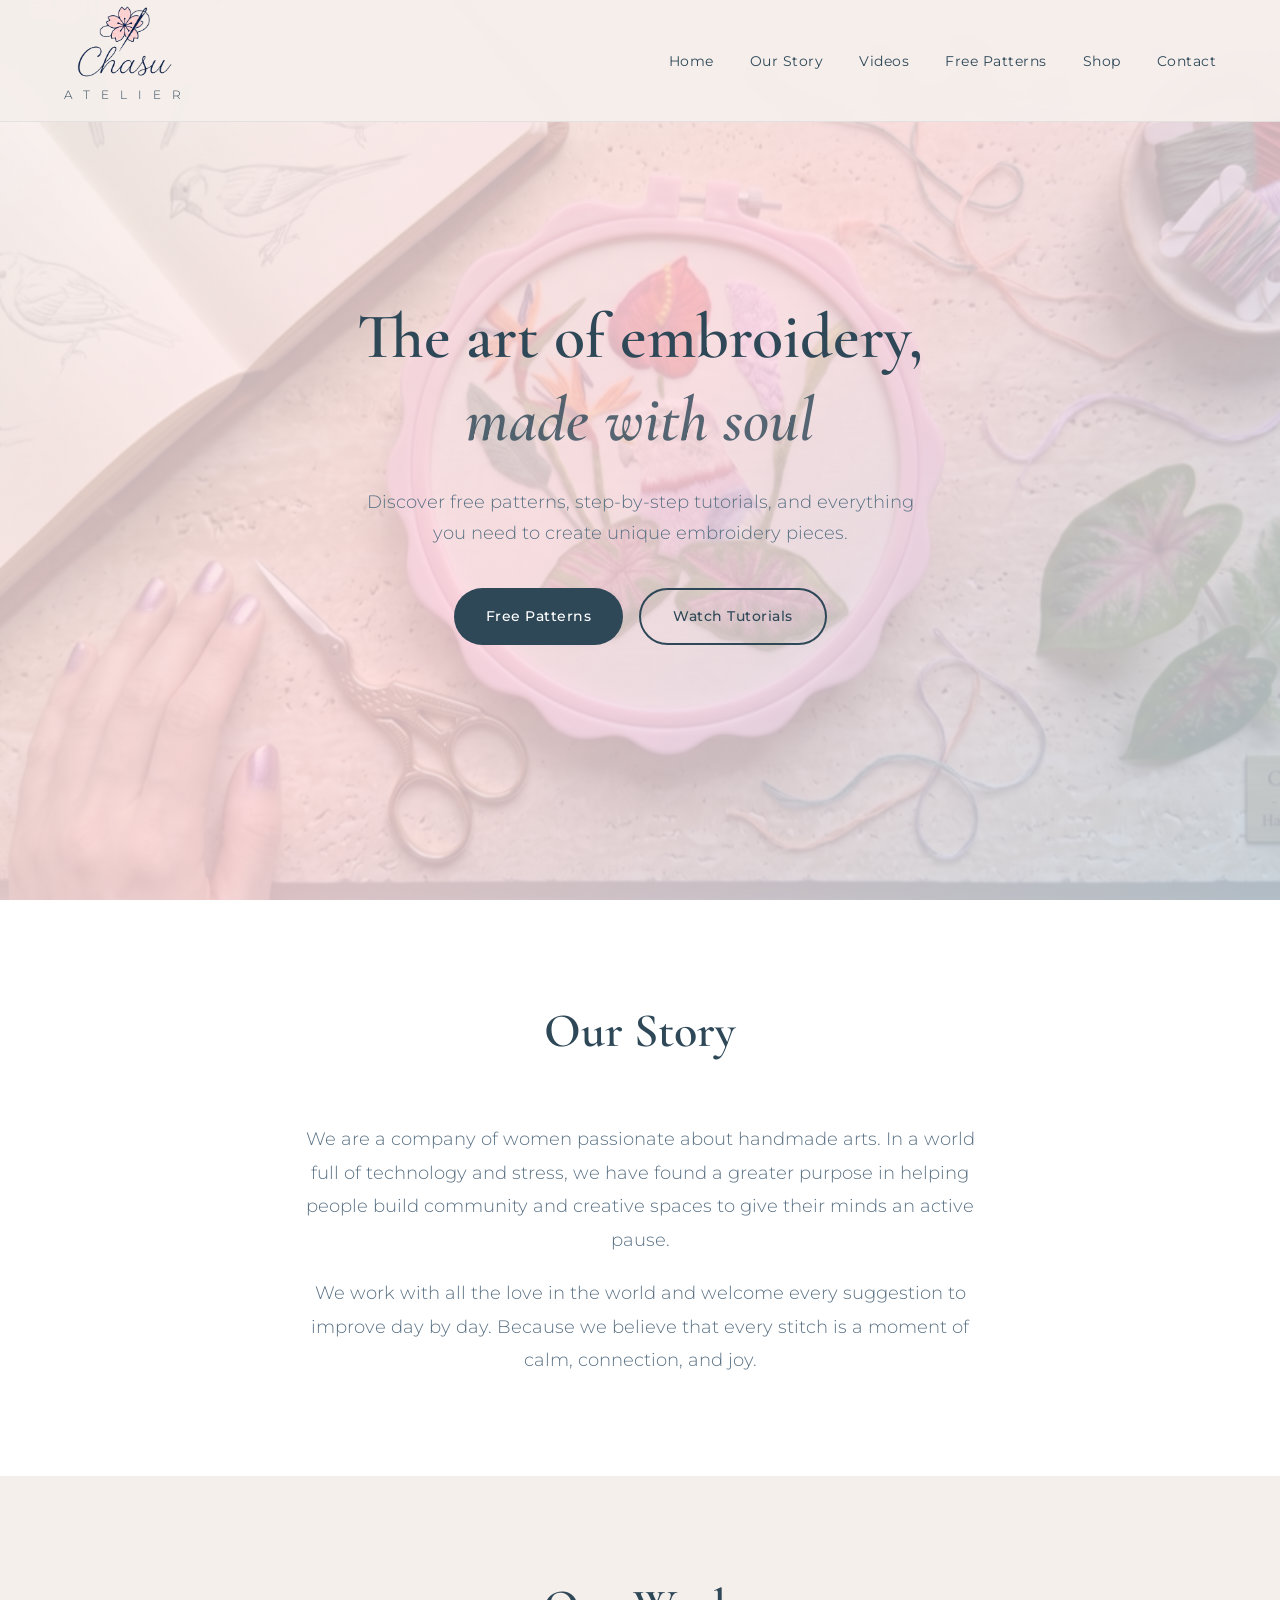
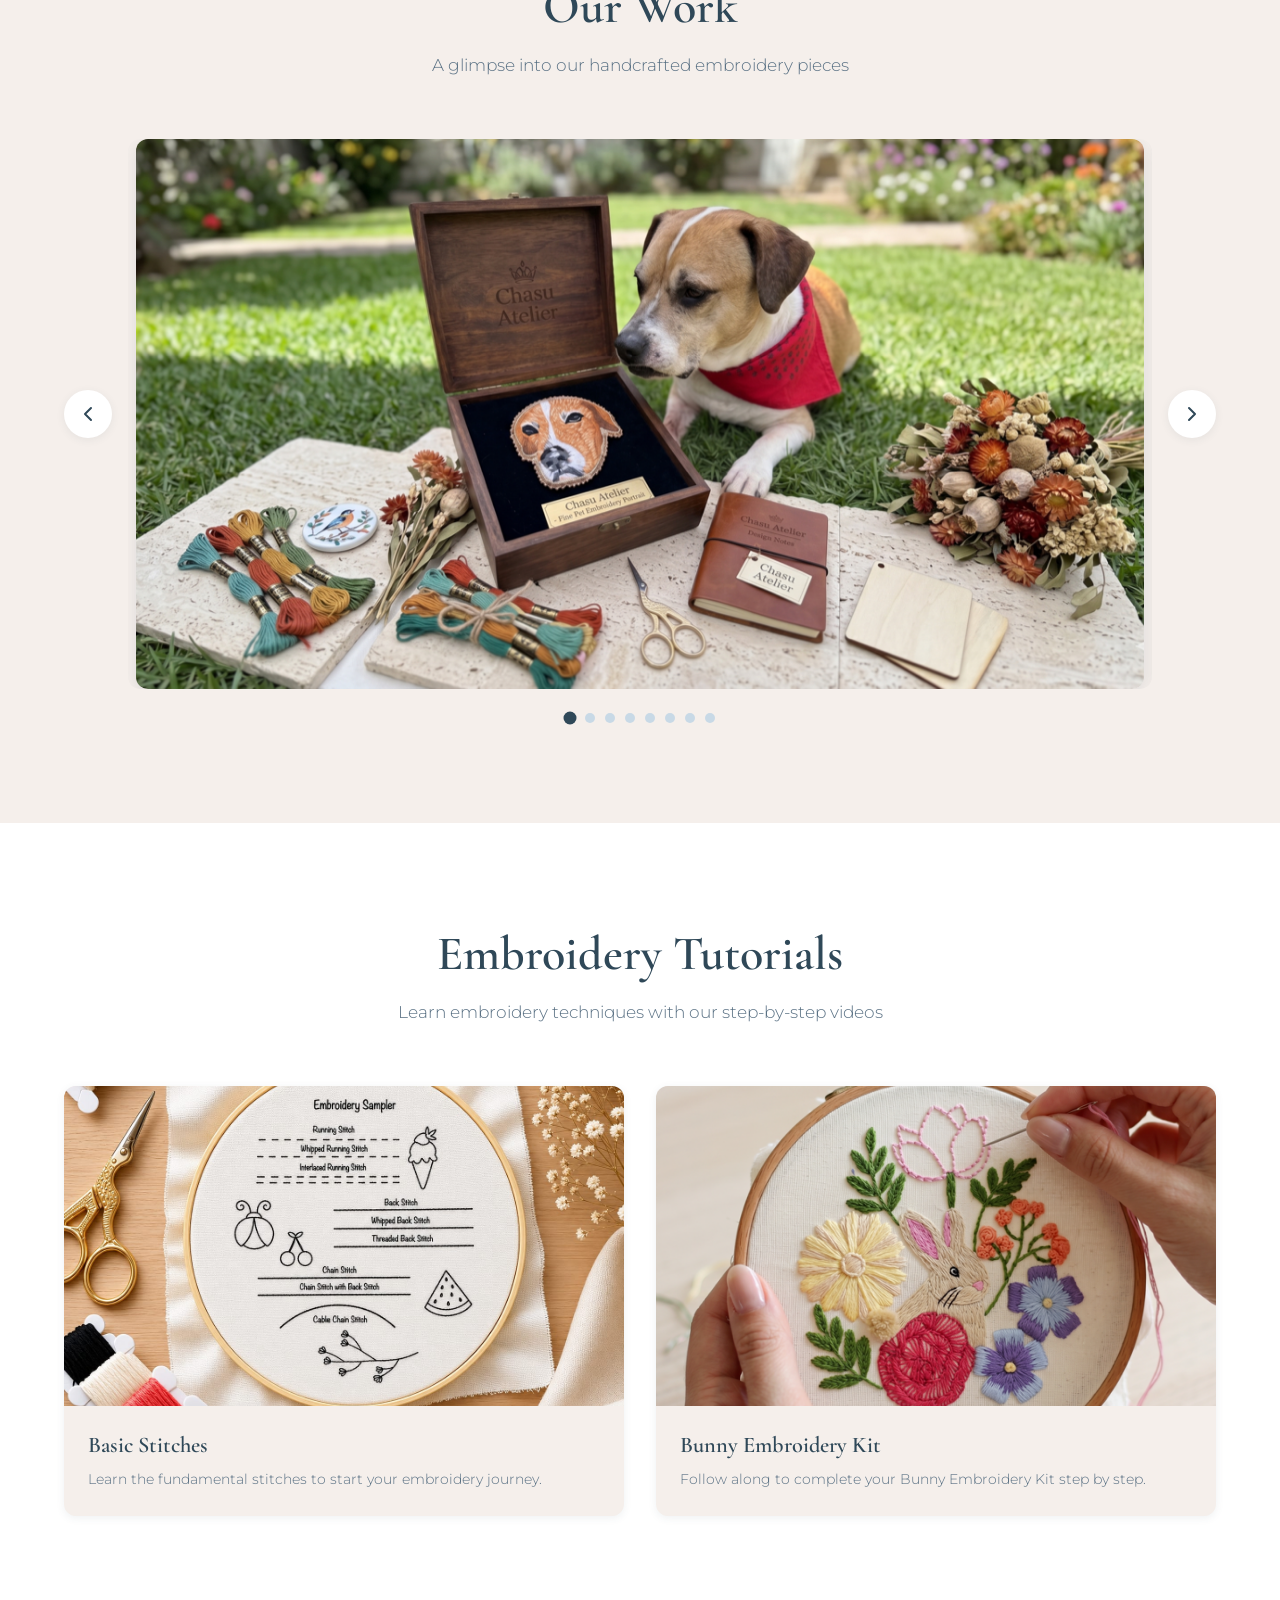
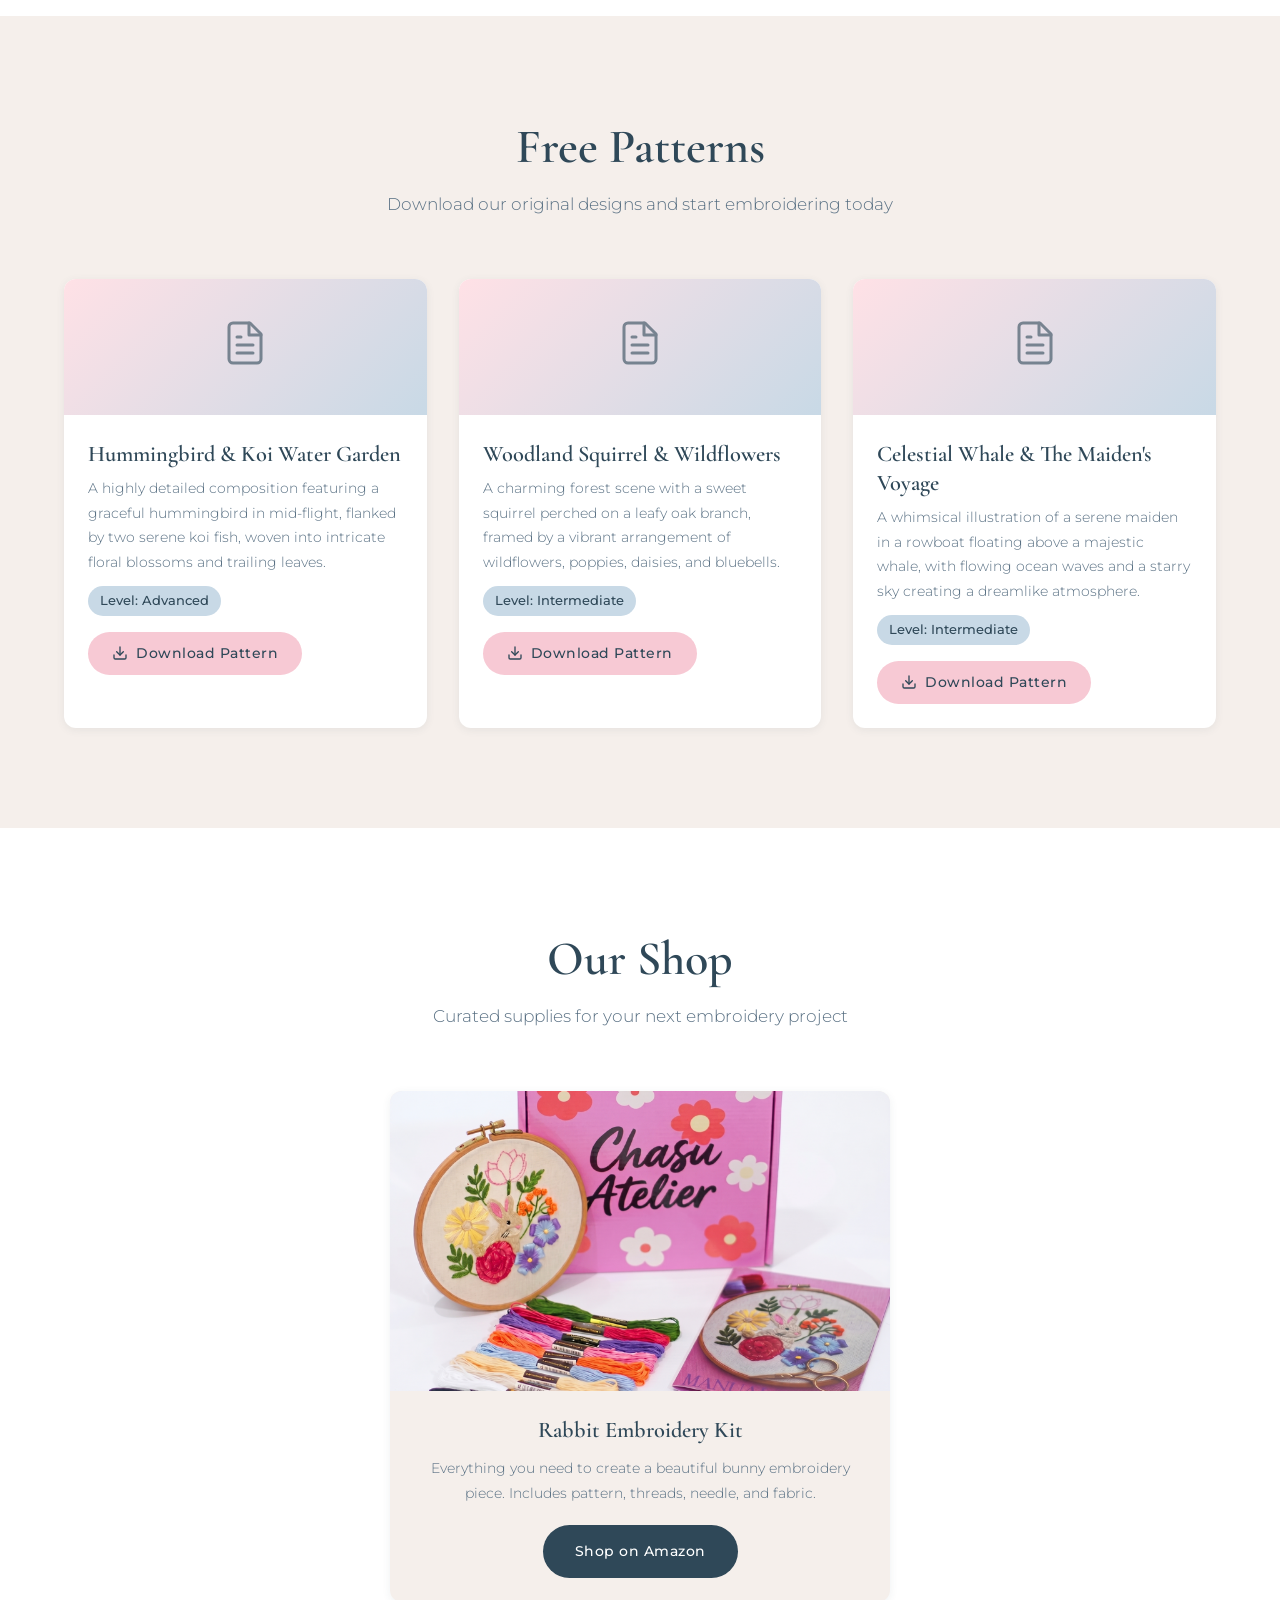
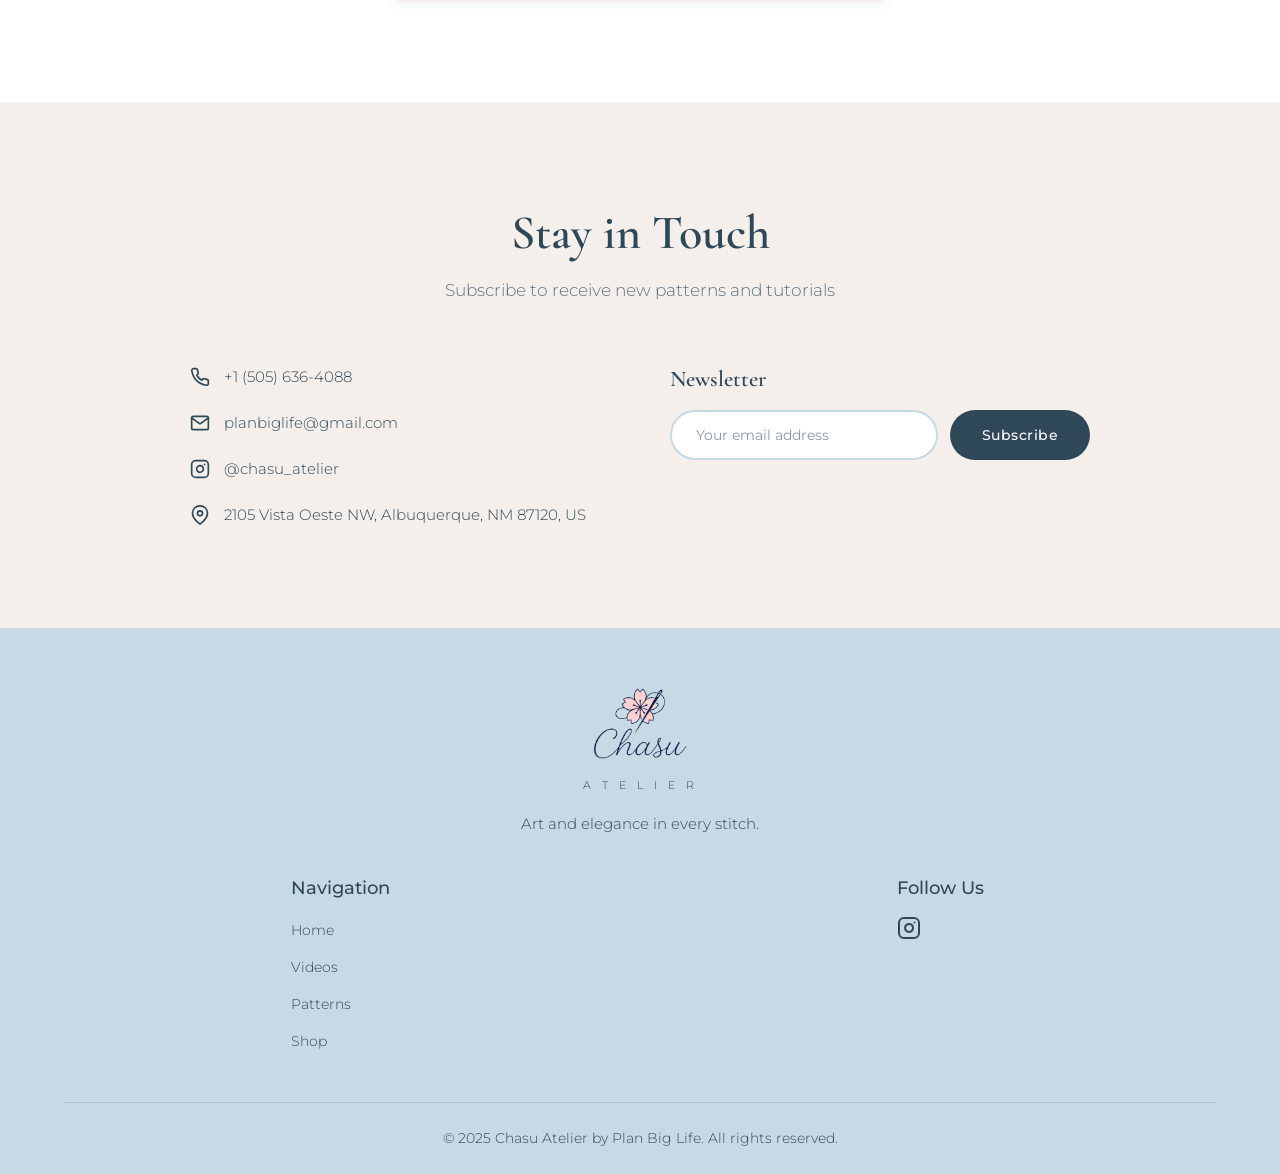
==== commit d6e5c4cd: "Add free patterns section with downloadable PNG files" ====
--- a/index.html
+++ b/index.html
@@ -157,12 +157,12 @@
                         </div>
                     </div>
                     <div class="pattern-info">
-                        <h3>Cherry Blossom</h3>
-                        <p>A delicate sakura design perfect for beginners.</p>
-                        <span class="pattern-level">Level: Beginner</span>
-                        <a href="assets/patterns/cherry-blossom.pdf" class="btn btn-download" download>
+                        <h3>Hummingbird & Koi Water Garden</h3>
+                        <p>A highly detailed composition featuring a graceful hummingbird in mid-flight, flanked by two serene koi fish, woven into intricate floral blossoms and trailing leaves.</p>
+                        <span class="pattern-level">Level: Advanced</span>
+                        <a href="assets/patterns/hummingbird-koi-water-garden.png" class="btn btn-download" download>
                             <svg xmlns="http://www.w3.org/2000/svg" width="16" height="16" viewBox="0 0 24 24" fill="none" stroke="currentColor" stroke-width="2" stroke-linecap="round" stroke-linejoin="round"><path d="M21 15v4a2 2 0 0 1-2 2H5a2 2 0 0 1-2-2v-4"/><polyline points="7 10 12 15 17 10"/><line x1="12" y1="15" x2="12" y2="3"/></svg>
-                            Download PDF
+                            Download Pattern
                         </a>
                     </div>
                 </div>
@@ -173,12 +173,12 @@
                         </div>
                     </div>
                     <div class="pattern-info">
-                        <h3>Leaf Wreath</h3>
-                        <p>An elegant botanical wreath with different leaf varieties.</p>
+                        <h3>Woodland Squirrel & Wildflowers</h3>
+                        <p>A charming forest scene with a sweet squirrel perched on a leafy oak branch, framed by a vibrant arrangement of wildflowers, poppies, daisies, and bluebells.</p>
                         <span class="pattern-level">Level: Intermediate</span>
-                        <a href="assets/patterns/leaf-wreath.pdf" class="btn btn-download" download>
+                        <a href="assets/patterns/woodland-squirrel-wildflowers.png" class="btn btn-download" download>
                             <svg xmlns="http://www.w3.org/2000/svg" width="16" height="16" viewBox="0 0 24 24" fill="none" stroke="currentColor" stroke-width="2" stroke-linecap="round" stroke-linejoin="round"><path d="M21 15v4a2 2 0 0 1-2 2H5a2 2 0 0 1-2-2v-4"/><polyline points="7 10 12 15 17 10"/><line x1="12" y1="15" x2="12" y2="3"/></svg>
-                            Download PDF
+                            Download Pattern
                         </a>
                     </div>
                 </div>
@@ -189,12 +189,12 @@
                         </div>
                     </div>
                     <div class="pattern-info">
-                        <h3>Monarch Butterfly</h3>
-                        <p>A detailed design featuring fill and outline techniques.</p>
-                        <span class="pattern-level">Level: Advanced</span>
-                        <a href="assets/patterns/monarch-butterfly.pdf" class="btn btn-download" download>
+                        <h3>Celestial Whale & The Maiden's Voyage</h3>
+                        <p>A whimsical illustration of a serene maiden in a rowboat floating above a majestic whale, with flowing ocean waves and a starry sky creating a dreamlike atmosphere.</p>
+                        <span class="pattern-level">Level: Intermediate</span>
+                        <a href="assets/patterns/celestial-whale-maidens-voyage.png" class="btn btn-download" download>
                             <svg xmlns="http://www.w3.org/2000/svg" width="16" height="16" viewBox="0 0 24 24" fill="none" stroke="currentColor" stroke-width="2" stroke-linecap="round" stroke-linejoin="round"><path d="M21 15v4a2 2 0 0 1-2 2H5a2 2 0 0 1-2-2v-4"/><polyline points="7 10 12 15 17 10"/><line x1="12" y1="15" x2="12" y2="3"/></svg>
-                            Download PDF
+                            Download Pattern
                         </a>
                     </div>
                 </div>
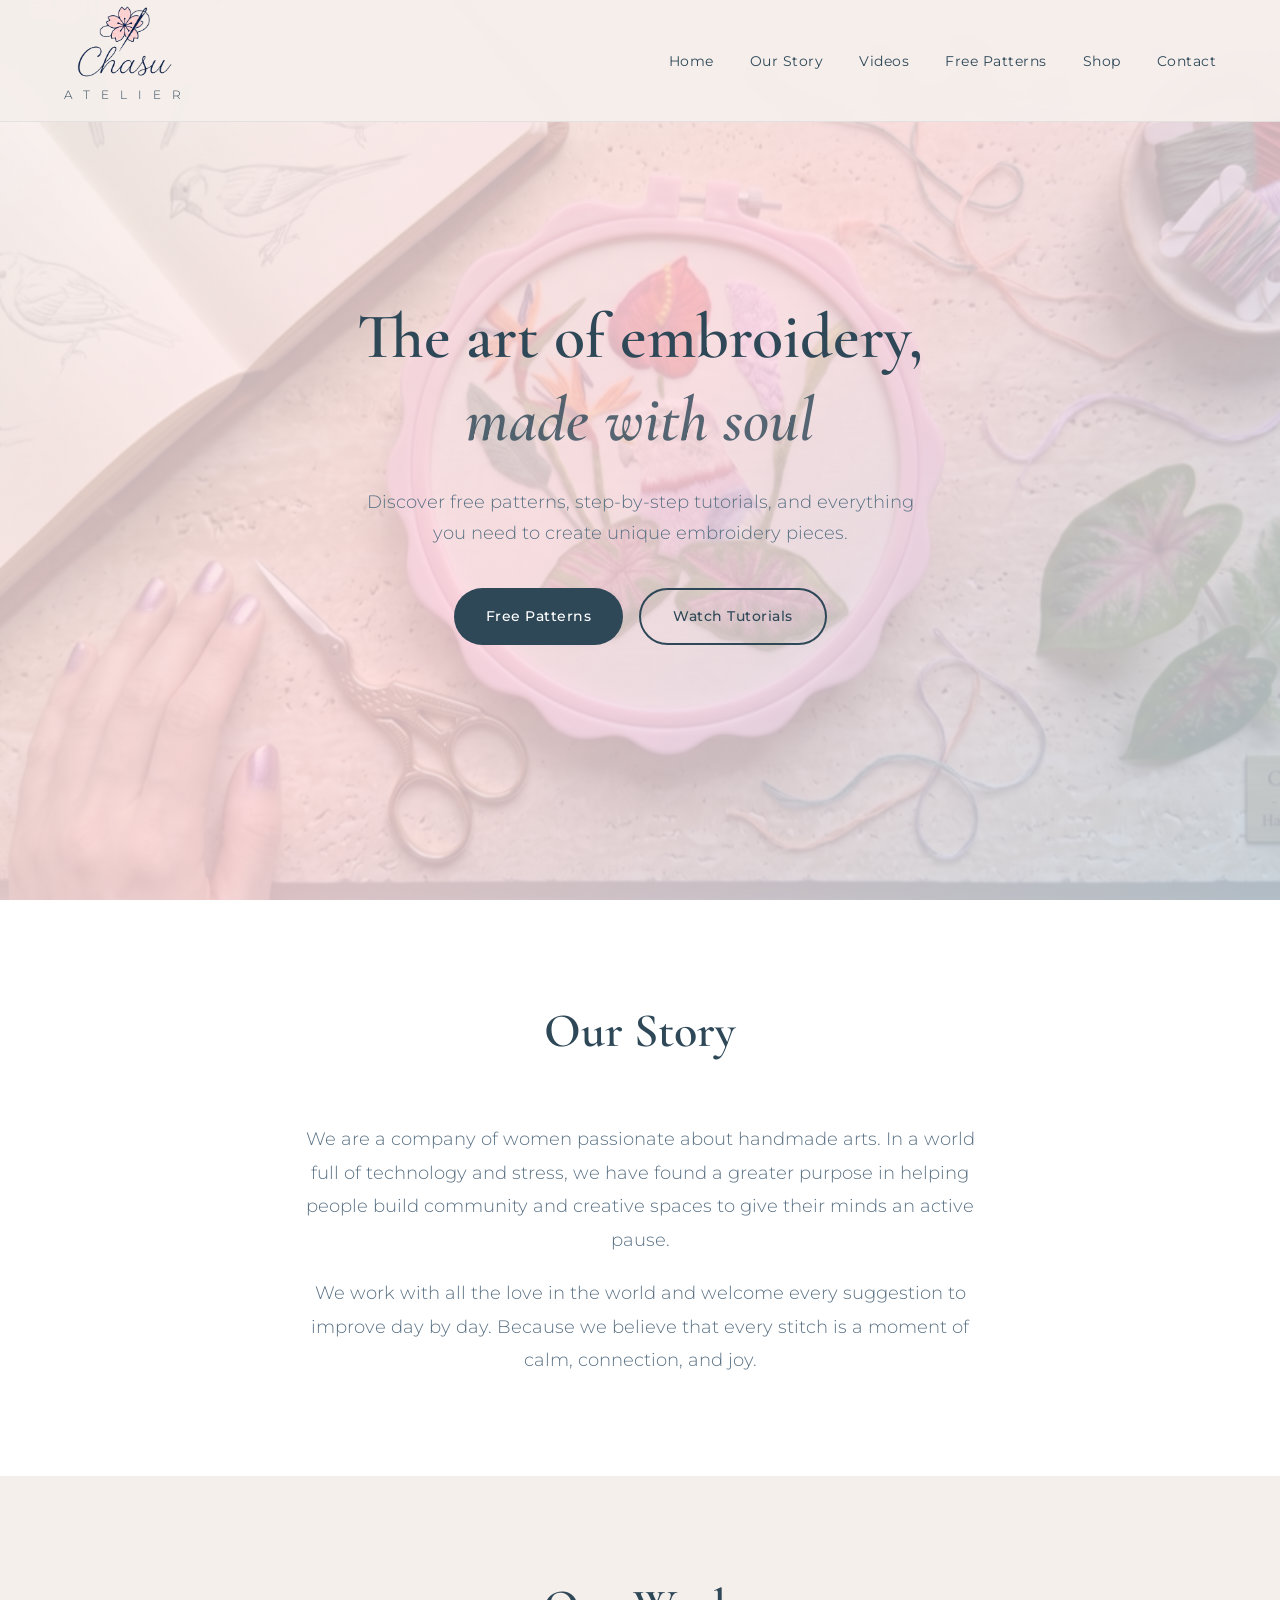
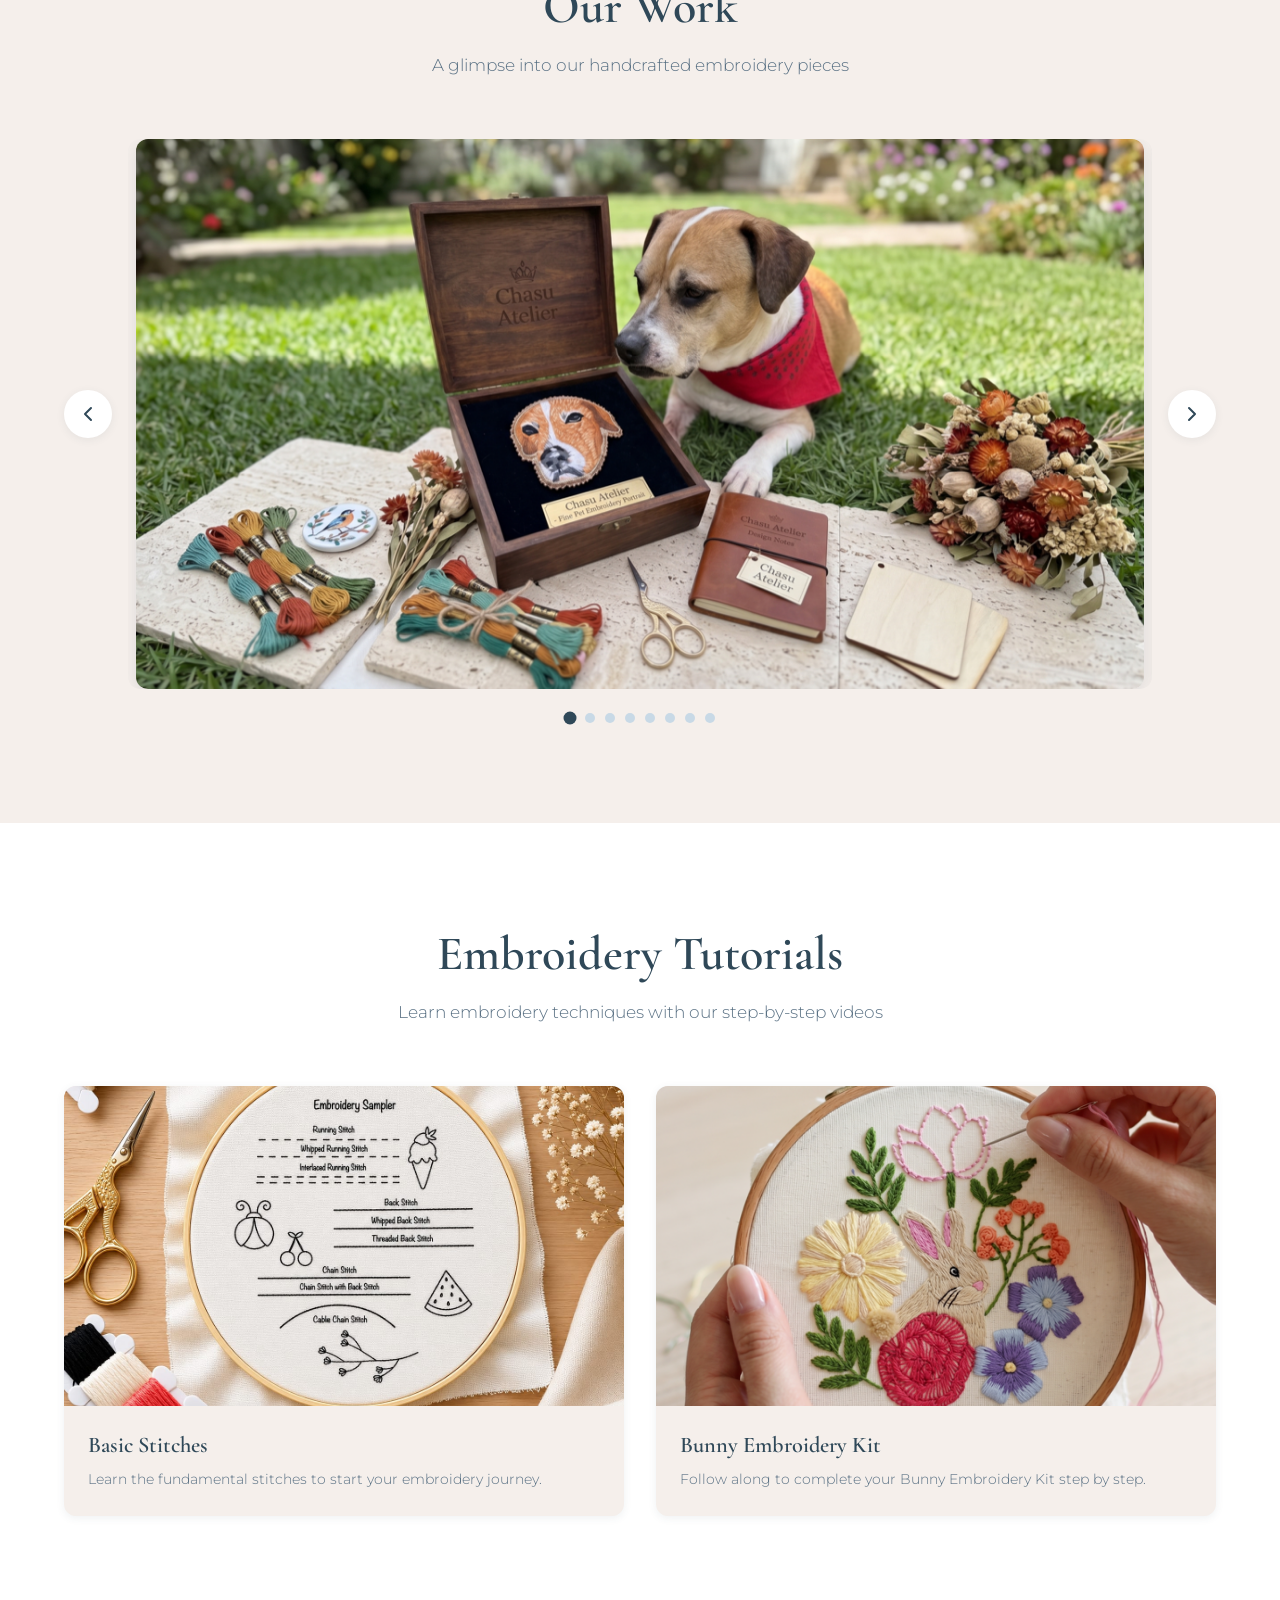
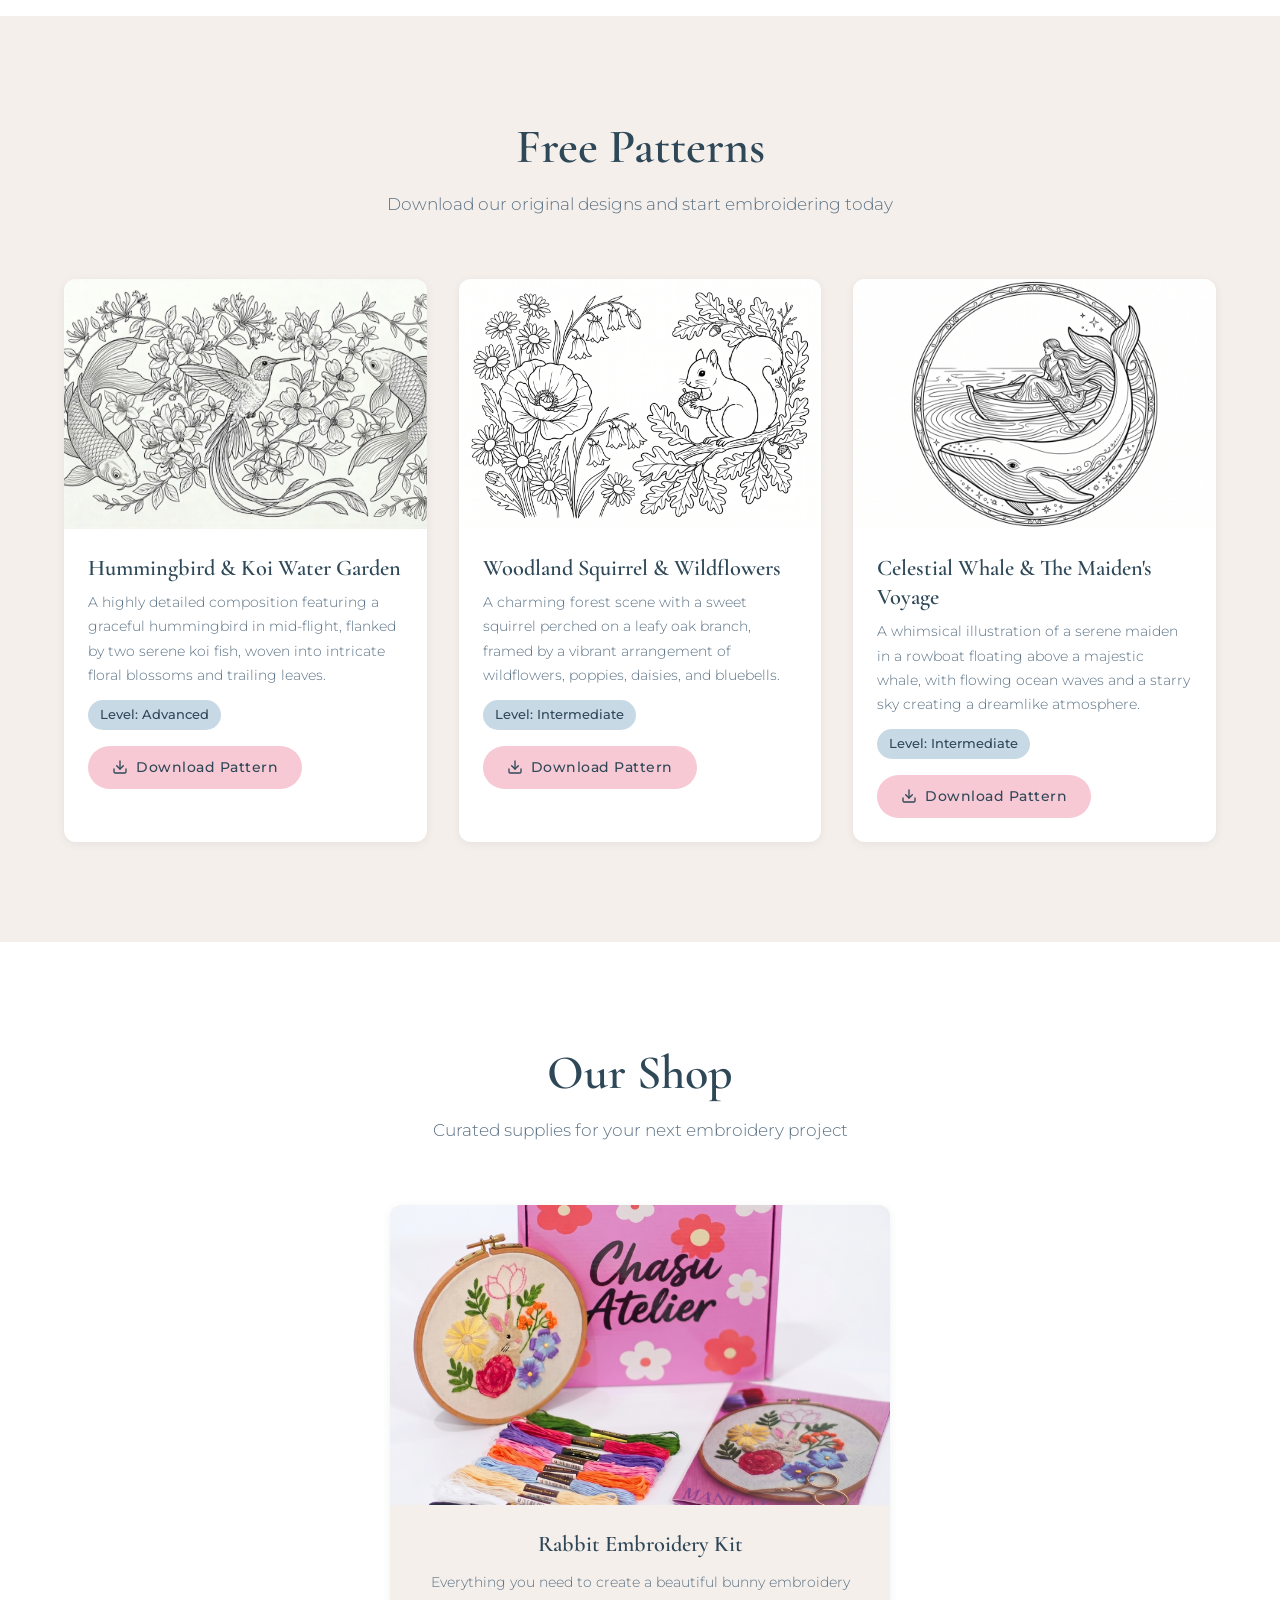
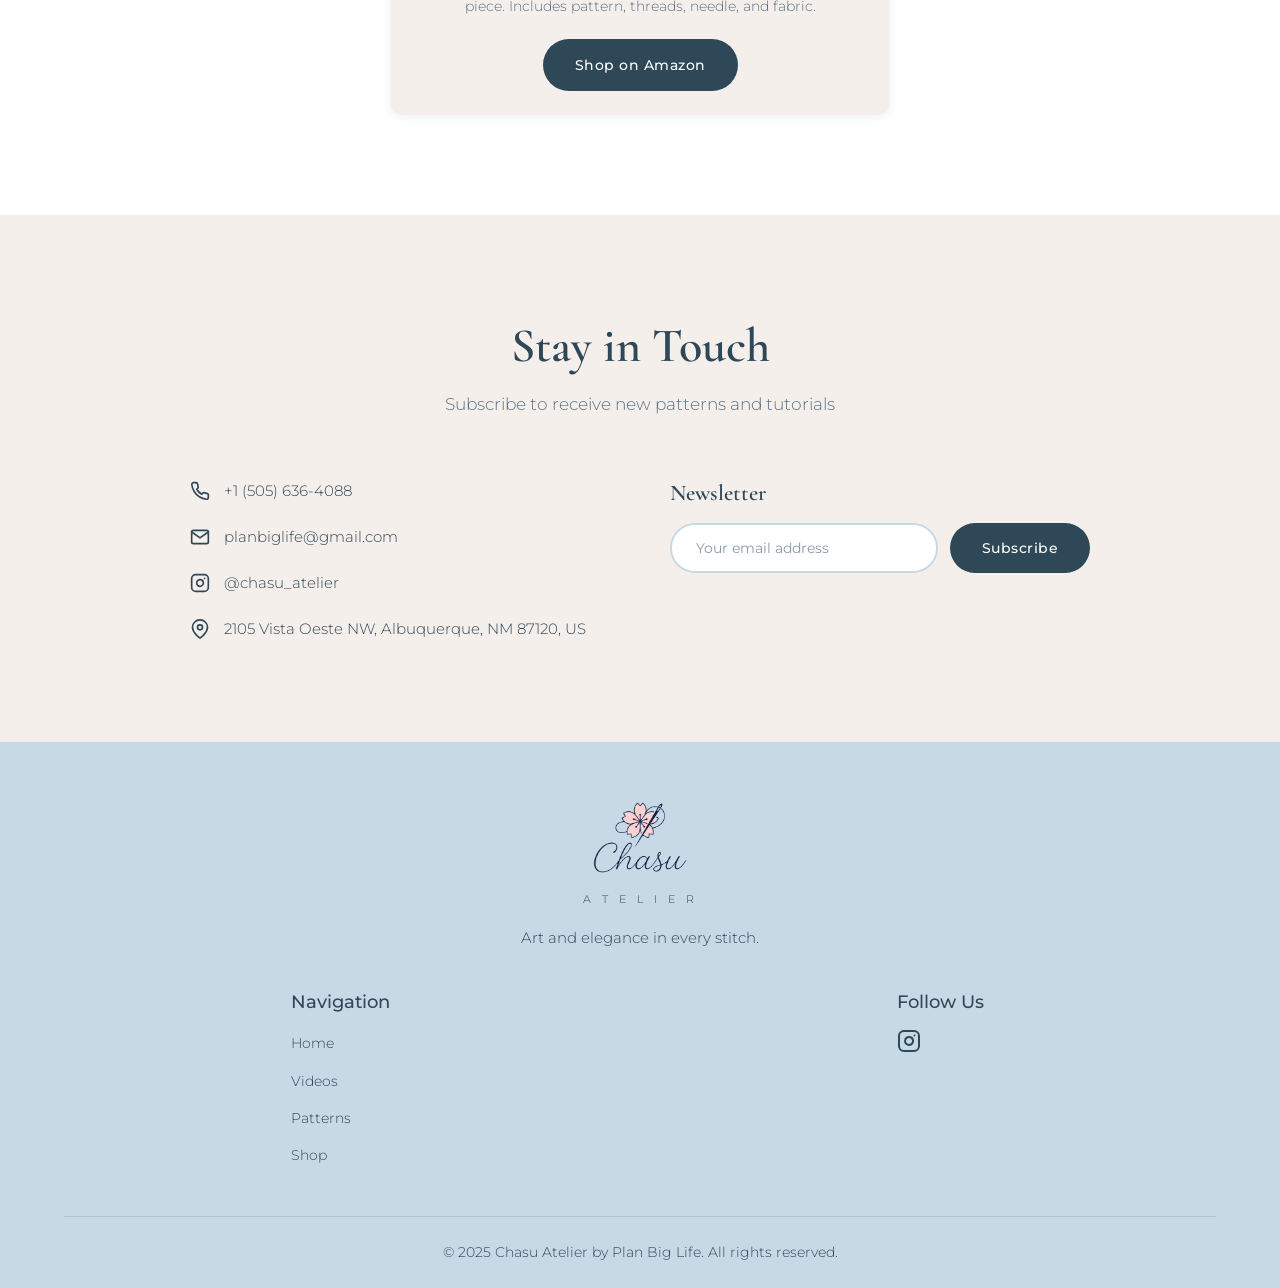
==== commit 544796bb: "Show pattern images as previews in cards" ====
--- a/index.html
+++ b/index.html
@@ -152,9 +152,7 @@
             <div class="patterns-grid">
                 <div class="pattern-card">
                     <div class="pattern-image">
-                        <div class="pattern-placeholder">
-                            <svg xmlns="http://www.w3.org/2000/svg" width="48" height="48" viewBox="0 0 24 24" fill="none" stroke="currentColor" stroke-width="1.5" stroke-linecap="round" stroke-linejoin="round"><path d="M14.5 2H6a2 2 0 0 0-2 2v16a2 2 0 0 0 2 2h12a2 2 0 0 0 2-2V7.5L14.5 2z"/><polyline points="14 2 14 8 20 8"/><line x1="16" y1="13" x2="8" y2="13"/><line x1="16" y1="17" x2="8" y2="17"/><polyline points="10 9 9 9 8 9"/></svg>
-                        </div>
+                        <img src="assets/patterns/hummingbird-koi-water-garden.png" alt="Hummingbird & Koi Water Garden Pattern">
                     </div>
                     <div class="pattern-info">
                         <h3>Hummingbird & Koi Water Garden</h3>
@@ -168,9 +166,7 @@
                 </div>
                 <div class="pattern-card">
                     <div class="pattern-image">
-                        <div class="pattern-placeholder">
-                            <svg xmlns="http://www.w3.org/2000/svg" width="48" height="48" viewBox="0 0 24 24" fill="none" stroke="currentColor" stroke-width="1.5" stroke-linecap="round" stroke-linejoin="round"><path d="M14.5 2H6a2 2 0 0 0-2 2v16a2 2 0 0 0 2 2h12a2 2 0 0 0 2-2V7.5L14.5 2z"/><polyline points="14 2 14 8 20 8"/><line x1="16" y1="13" x2="8" y2="13"/><line x1="16" y1="17" x2="8" y2="17"/><polyline points="10 9 9 9 8 9"/></svg>
-                        </div>
+                        <img src="assets/patterns/woodland-squirrel-wildflowers.png" alt="Woodland Squirrel & Wildflowers Pattern">
                     </div>
                     <div class="pattern-info">
                         <h3>Woodland Squirrel & Wildflowers</h3>
@@ -184,9 +180,7 @@
                 </div>
                 <div class="pattern-card">
                     <div class="pattern-image">
-                        <div class="pattern-placeholder">
-                            <svg xmlns="http://www.w3.org/2000/svg" width="48" height="48" viewBox="0 0 24 24" fill="none" stroke="currentColor" stroke-width="1.5" stroke-linecap="round" stroke-linejoin="round"><path d="M14.5 2H6a2 2 0 0 0-2 2v16a2 2 0 0 0 2 2h12a2 2 0 0 0 2-2V7.5L14.5 2z"/><polyline points="14 2 14 8 20 8"/><line x1="16" y1="13" x2="8" y2="13"/><line x1="16" y1="17" x2="8" y2="17"/><polyline points="10 9 9 9 8 9"/></svg>
-                        </div>
+                        <img src="assets/patterns/celestial-whale-maidens-voyage.png" alt="Celestial Whale & The Maiden's Voyage Pattern">
                     </div>
                     <div class="pattern-info">
                         <h3>Celestial Whale & The Maiden's Voyage</h3>
--- a/styles.css
+++ b/styles.css
@@ -541,10 +541,17 @@
 
 .pattern-image {
     background: linear-gradient(135deg, var(--pale-pink), var(--sky-blue));
-    padding: 40px;
+    padding: 0;
     display: flex;
     align-items: center;
     justify-content: center;
+    overflow: hidden;
+}
+
+.pattern-image img {
+    width: 100%;
+    height: 250px;
+    object-fit: cover;
 }
 
 .pattern-placeholder {
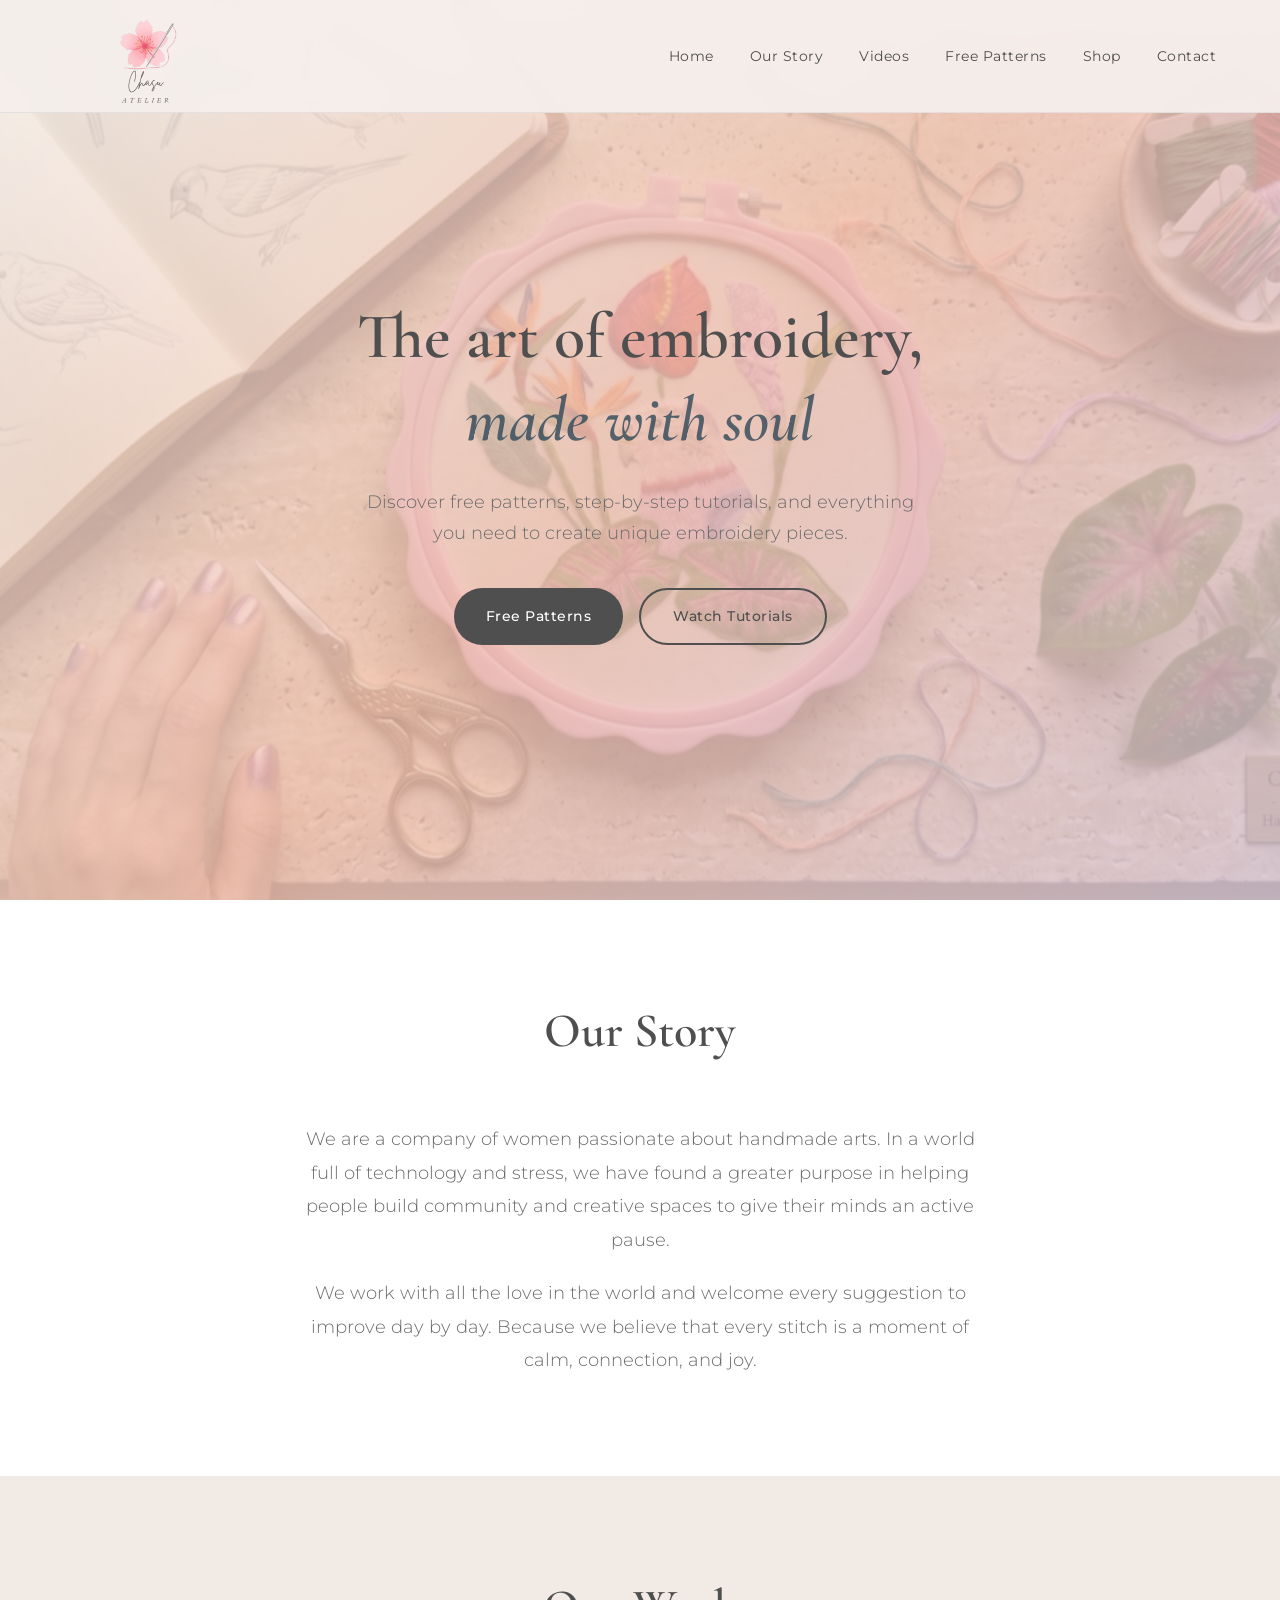
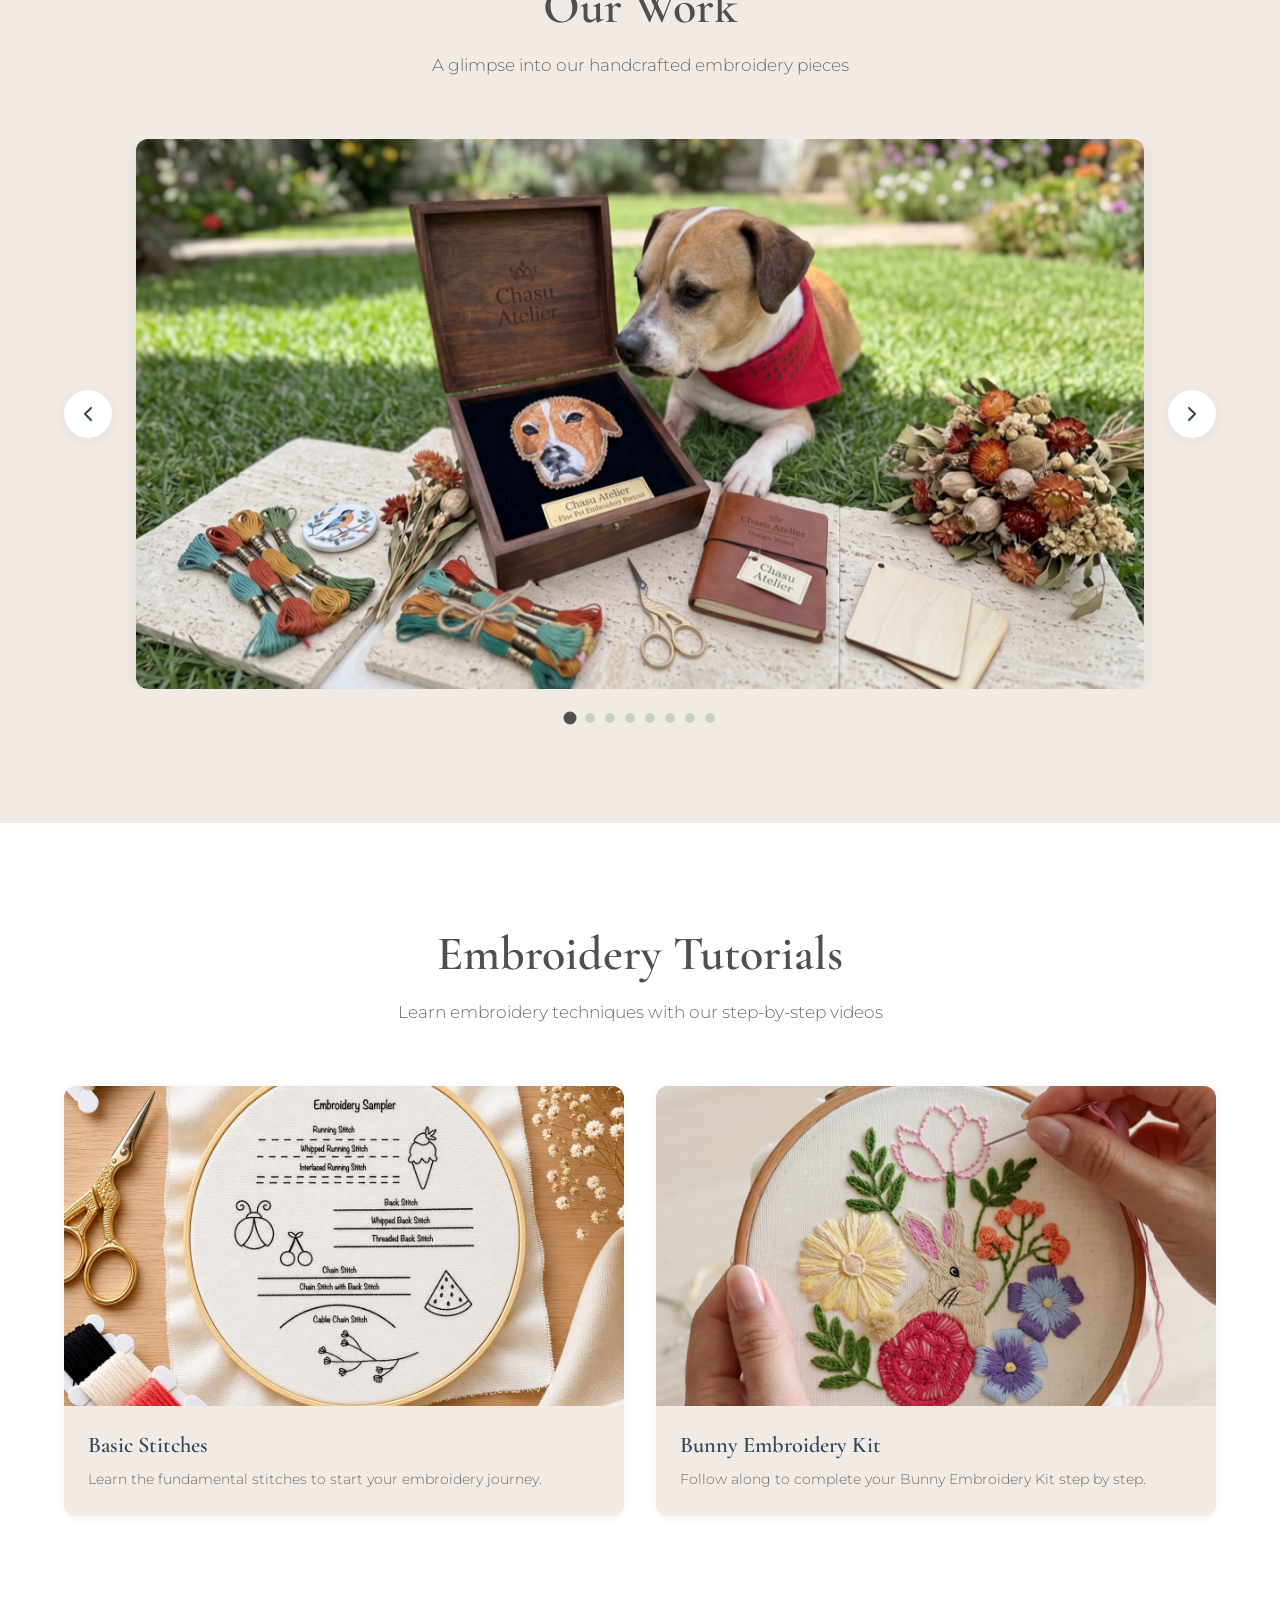
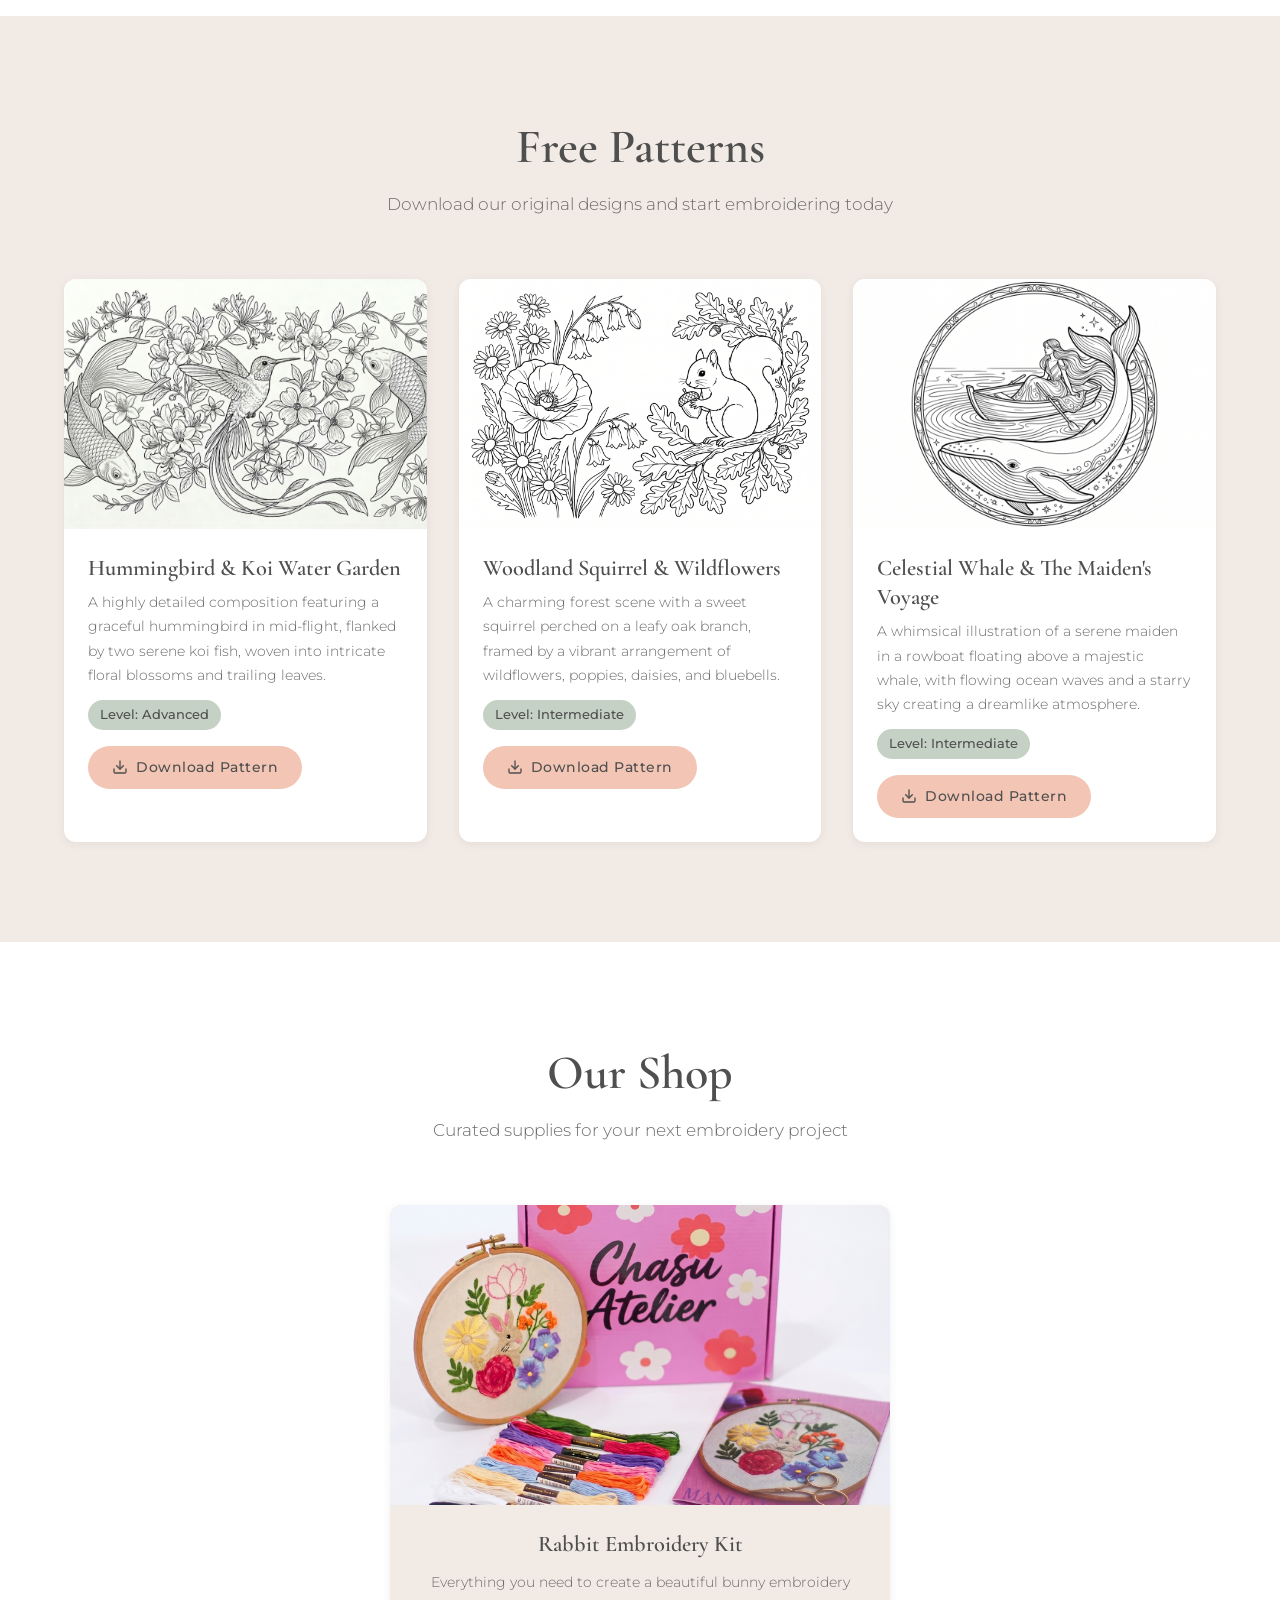
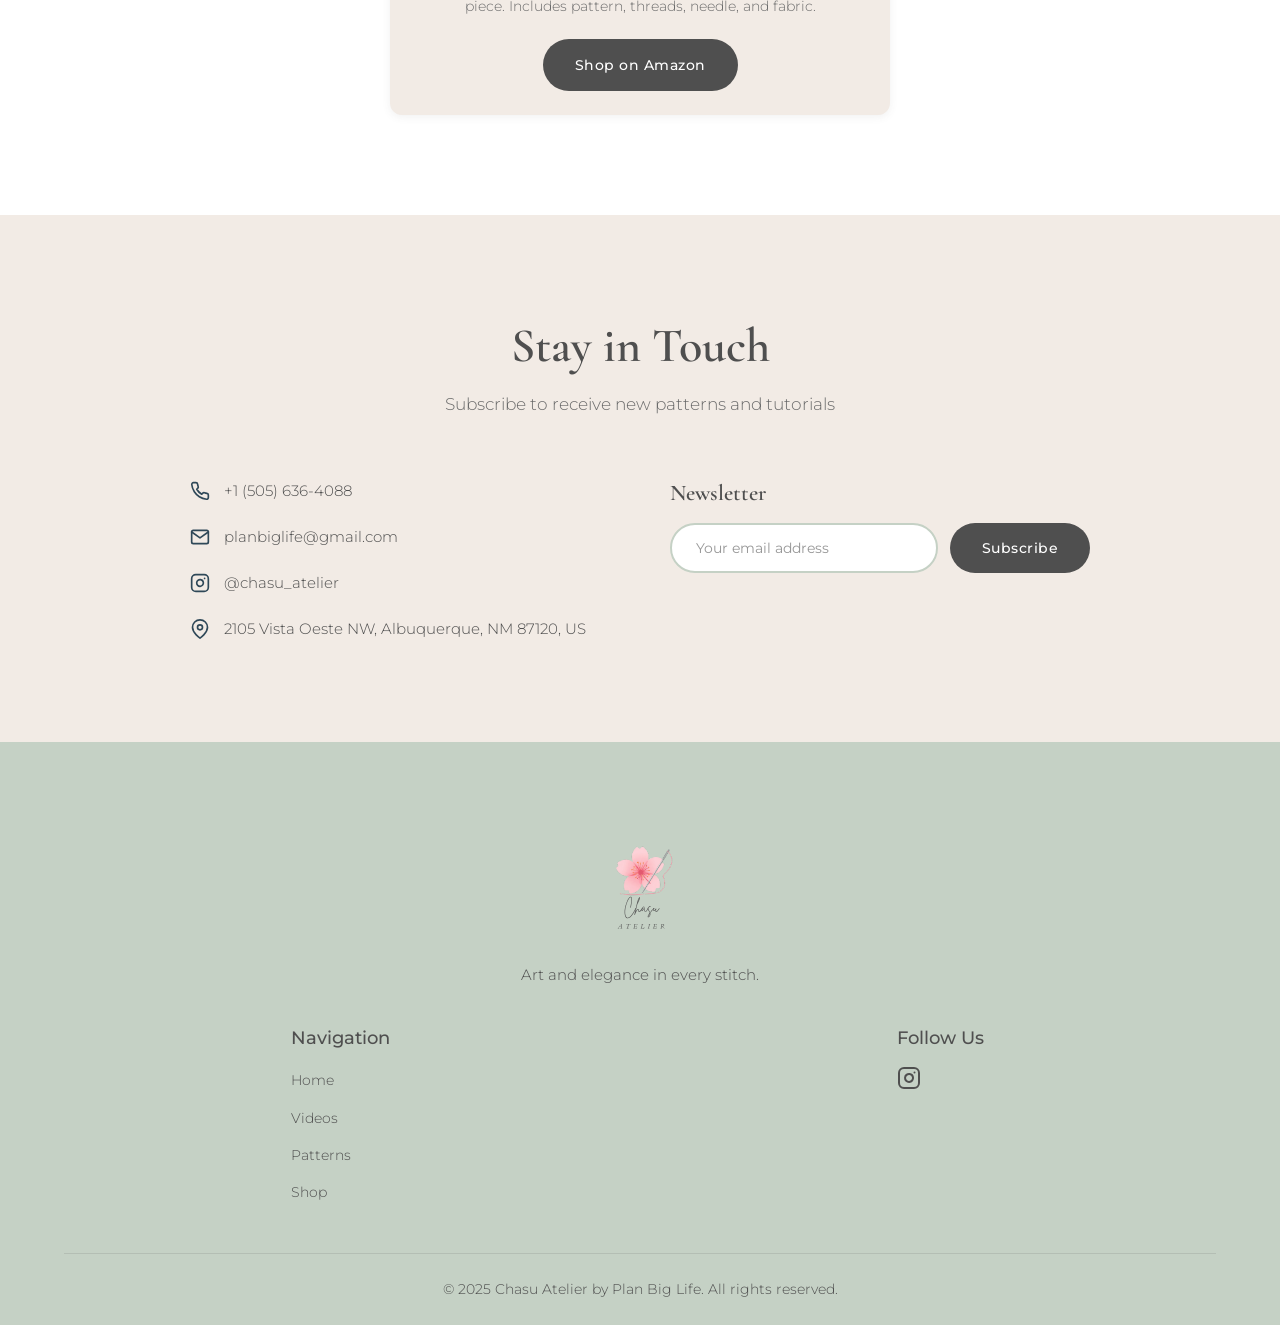
==== commit 8952bddd: "New design system: split hero, Playfair/Caveat fonts, updated color palette" ====
--- a/index.html
+++ b/index.html
@@ -16,8 +16,7 @@
     <header class="header">
         <div class="container">
             <a href="#" class="logo">
-                <img src="assets/logo.png" alt="Chasu Atelier Logo" class="logo-img">
-                <span class="logo-text">A T E L I E R</span>
+                <img src="assets/logo.svg" alt="Chasu Atelier Logo" class="logo-img">
             </a>
             <nav class="nav" aria-label="Main navigation">
                 <button class="nav-toggle" aria-label="Open menu" aria-expanded="false">
@@ -260,8 +259,7 @@
     <footer class="footer">
         <div class="container">
             <div class="footer-logo-area">
-                <img src="assets/logo.png" alt="Chasu Atelier" class="footer-logo">
-                <span class="footer-logo-text">A T E L I E R</span>
+                <img src="assets/logo.svg" alt="Chasu Atelier" class="footer-logo">
                 <p class="footer-tagline">Art and elegance in every stitch.</p>
             </div>
             <div class="footer-content">
--- a/styles.css
+++ b/styles.css
@@ -1,18 +1,20 @@
 /* ===== CSS Variables - Paleta Chasu Atelier ===== */
 :root {
+    --lavender: #D8C8D9;
+    --peach: #F2C5B4;
+    --beige: #F2EBE5;
+    --sage: #C5D1C5;
+    --butter: #FDF0D5;
+    --charcoal: #4F4F4F;
     --navy: #2F4858;
-    --pale-pink: #FFE1E6;
-    --azalea: #F7C9D4;
-    --sky-blue: #C8D9E6;
-    --beige: #F5EFEB;
     --white: #FFFFFF;
-    --text-dark: #2F4858;
-    --text-light: #5a7184;
+    --text-dark: #4F4F4F;
+    --text-light: #6b6b6b;
     --font-heading: 'Cormorant Garamond', serif;
     --font-body: 'Montserrat', sans-serif;
-    --shadow-sm: 0 2px 8px rgba(47, 72, 88, 0.08);
-    --shadow-md: 0 4px 16px rgba(47, 72, 88, 0.12);
-    --shadow-lg: 0 8px 32px rgba(47, 72, 88, 0.16);
+    --shadow-sm: 0 2px 8px rgba(79, 79, 79, 0.08);
+    --shadow-md: 0 4px 16px rgba(79, 79, 79, 0.12);
+    --shadow-lg: 0 8px 32px rgba(79, 79, 79, 0.16);
     --radius: 12px;
     --transition: all 0.3s ease;
 }
@@ -77,7 +79,7 @@
 h1, h2, h3, h4 {
     font-family: var(--font-heading);
     font-weight: 600;
-    color: var(--navy);
+    color: var(--charcoal);
     line-height: 1.3;
 }
 
@@ -116,37 +118,37 @@
 }
 
 .btn-primary {
-    background-color: var(--navy);
+    background-color: var(--charcoal);
     color: var(--white);
 }
 
 .btn-primary:hover {
-    background-color: #1e3344;
+    background-color: #3a3a3a;
     transform: translateY(-2px);
     box-shadow: var(--shadow-md);
 }
 
 .btn-secondary {
     background-color: transparent;
-    color: var(--navy);
-    border: 2px solid var(--navy);
+    color: var(--charcoal);
+    border: 2px solid var(--charcoal);
 }
 
 .btn-secondary:hover {
-    background-color: var(--navy);
+    background-color: var(--charcoal);
     color: var(--white);
     transform: translateY(-2px);
 }
 
 .btn-download {
-    background-color: var(--azalea);
-    color: var(--navy);
+    background-color: var(--peach);
+    color: var(--charcoal);
     padding: 10px 24px;
     font-size: 0.85rem;
 }
 
 .btn-download:hover {
-    background-color: var(--navy);
+    background-color: var(--charcoal);
     color: var(--white);
     transform: translateY(-2px);
     box-shadow: var(--shadow-sm);
@@ -176,9 +178,9 @@
 }
 
 .logo-img {
-    height: 80px;
+    height: 160px;
     width: auto;
-    margin: -10px 0 -5px;
+    margin: -40px 0 -40px;
     object-fit: contain;
 }
 
@@ -194,7 +196,7 @@
     font-size: 0.75rem;
     font-weight: 300;
     letter-spacing: 4px;
-    color: var(--navy);
+    color: var(--charcoal);
     margin-top: 4px;
 }
 
@@ -218,7 +220,7 @@
     left: 0;
     width: 0;
     height: 2px;
-    background-color: var(--azalea);
+    background-color: var(--peach);
     transition: var(--transition);
 }
 
@@ -271,7 +273,7 @@
     justify-content: center;
     text-align: center;
     padding: 120px 24px 80px;
-    background: linear-gradient(135deg, var(--beige) 0%, var(--pale-pink) 50%, var(--sky-blue) 100%);
+    background: linear-gradient(135deg, var(--beige) 0%, var(--peach) 50%, var(--lavender) 100%);
     position: relative;
     overflow: hidden;
 }
@@ -434,14 +436,14 @@
     width: 10px;
     height: 10px;
     border-radius: 50%;
-    background-color: var(--sky-blue);
+    background-color: var(--sage);
     border: none;
     cursor: pointer;
     transition: var(--transition);
 }
 
 .carousel-dot.active {
-    background-color: var(--navy);
+    background-color: var(--charcoal);
     transform: scale(1.3);
 }
 
@@ -540,7 +542,7 @@
 }
 
 .pattern-image {
-    background: linear-gradient(135deg, var(--pale-pink), var(--sky-blue));
+    background: linear-gradient(135deg, var(--peach), var(--lavender));
     padding: 0;
     display: flex;
     align-items: center;
@@ -577,8 +579,8 @@
     display: inline-block;
     font-size: 0.8rem;
     font-weight: 500;
-    color: var(--navy);
-    background-color: var(--sky-blue);
+    color: var(--charcoal);
+    background-color: var(--sage);
     padding: 4px 12px;
     border-radius: 20px;
     margin-bottom: 16px;
@@ -691,7 +693,7 @@
     flex: 1;
     min-width: 250px;
     padding: 14px 24px;
-    border: 2px solid var(--sky-blue);
+    border: 2px solid var(--sage);
     border-radius: 50px;
     font-family: var(--font-body);
     font-size: 0.9rem;
@@ -713,8 +715,8 @@
 
 /* ===== Footer ===== */
 .footer {
-    background-color: var(--sky-blue);
-    color: var(--navy);
+    background-color: var(--sage);
+    color: var(--charcoal);
     padding: 60px 0 24px;
 }
 
@@ -727,7 +729,7 @@
 }
 
 .footer-logo {
-    height: 80px;
+    height: 160px;
     margin-bottom: 0;
     object-fit: contain;
 }
@@ -745,13 +747,13 @@
     font-size: 0.7rem;
     font-weight: 300;
     letter-spacing: 4px;
-    color: var(--navy);
+    color: var(--charcoal);
     margin-top: 8px;
     margin-bottom: 16px;
 }
 
 .footer-tagline {
-    color: var(--navy);
+    color: var(--charcoal);
     font-size: 0.95rem;
 }
 
@@ -766,7 +768,7 @@
 
 .footer-links h4,
 .footer-social h4 {
-    color: var(--navy);
+    color: var(--charcoal);
     margin-bottom: 16px;
 }
 
@@ -777,12 +779,12 @@
 }
 
 .footer-links a {
-    color: var(--navy);
+    color: var(--charcoal);
     font-size: 0.9rem;
 }
 
 .footer-links a:hover {
-    color: var(--navy);
+    color: #2F4858;
 }
 
 .social-links {
@@ -791,23 +793,23 @@
 }
 
 .social-links a {
-    color: var(--navy);
+    color: var(--charcoal);
     transition: var(--transition);
 }
 
 .social-links a:hover {
-    color: var(--navy);
+    color: #2F4858;
     transform: translateY(-2px);
 }
 
 .footer-bottom {
-    border-top: 1px solid rgba(47, 72, 88, 0.15);
+    border-top: 1px solid rgba(79, 79, 79, 0.15);
     padding-top: 24px;
     text-align: center;
 }
 
 .footer-bottom p {
-    color: var(--navy);
+    color: var(--charcoal);
     font-size: 0.85rem;
 }
 
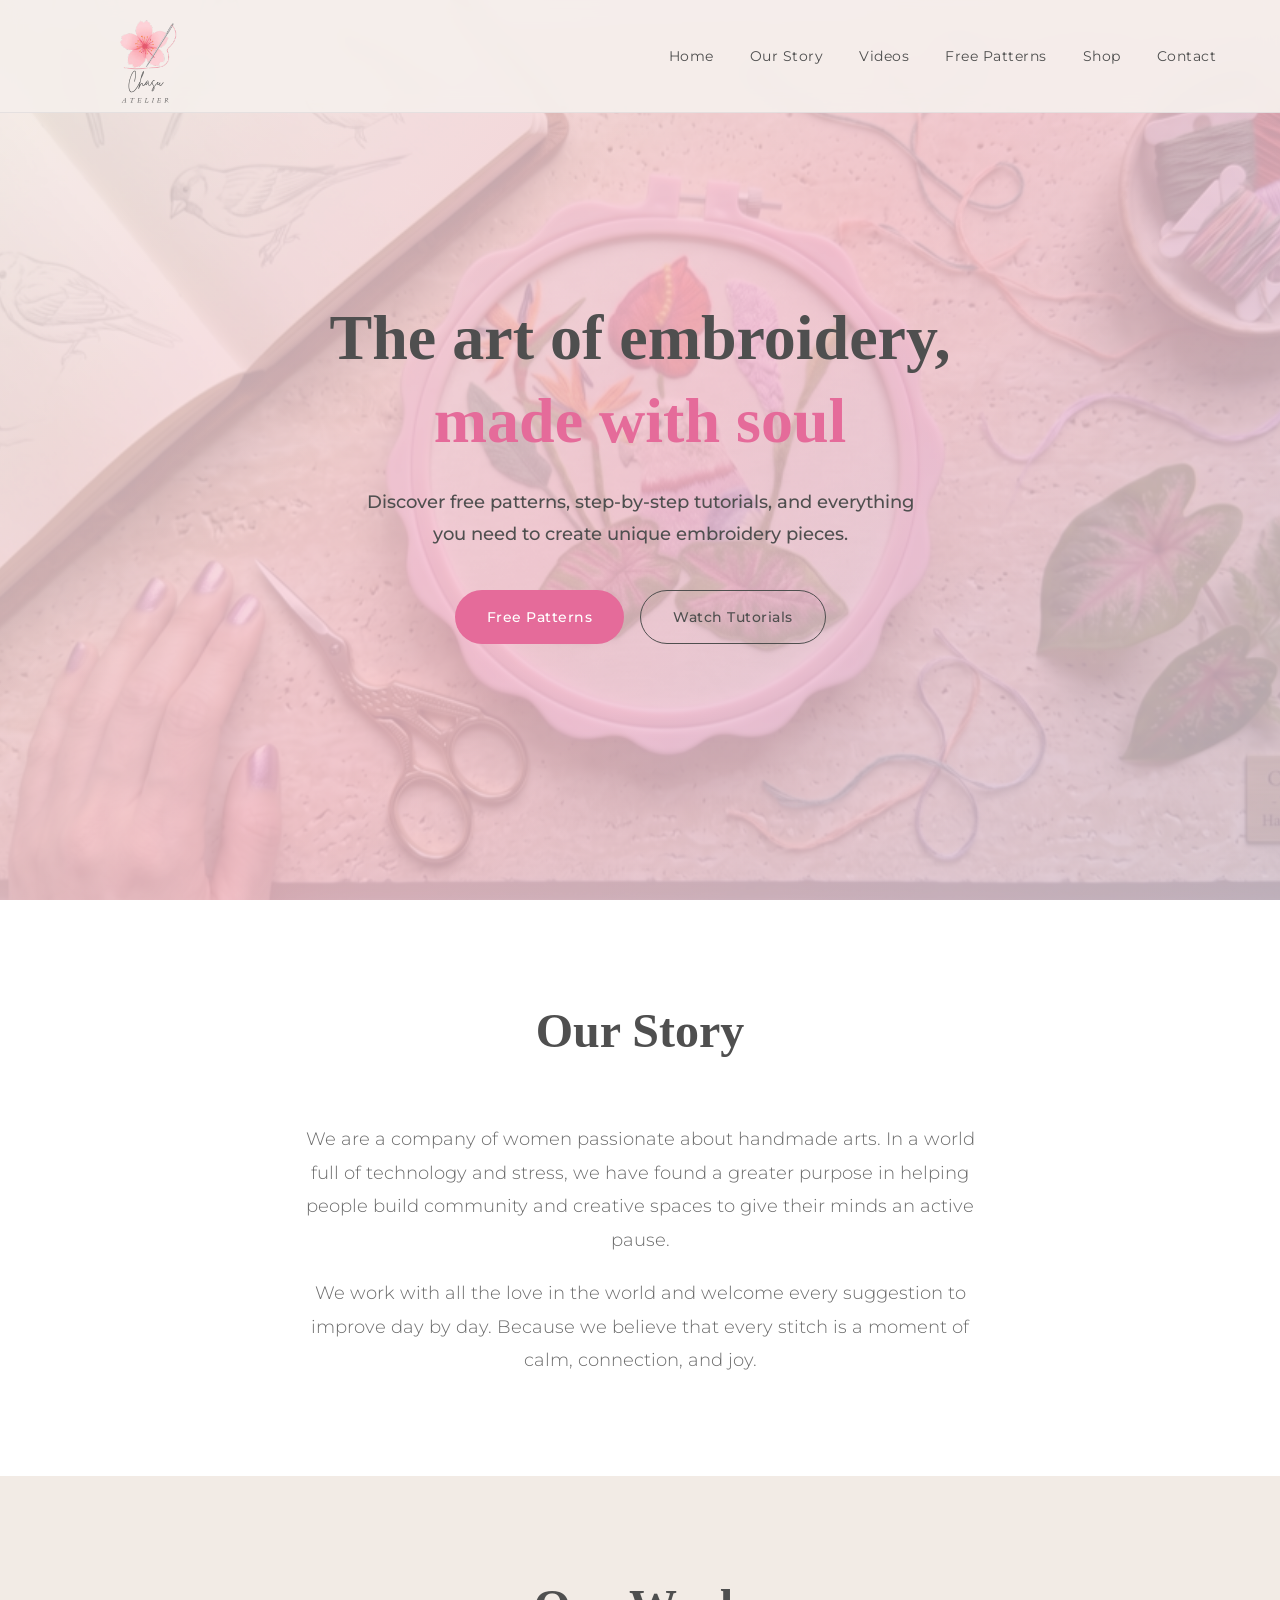
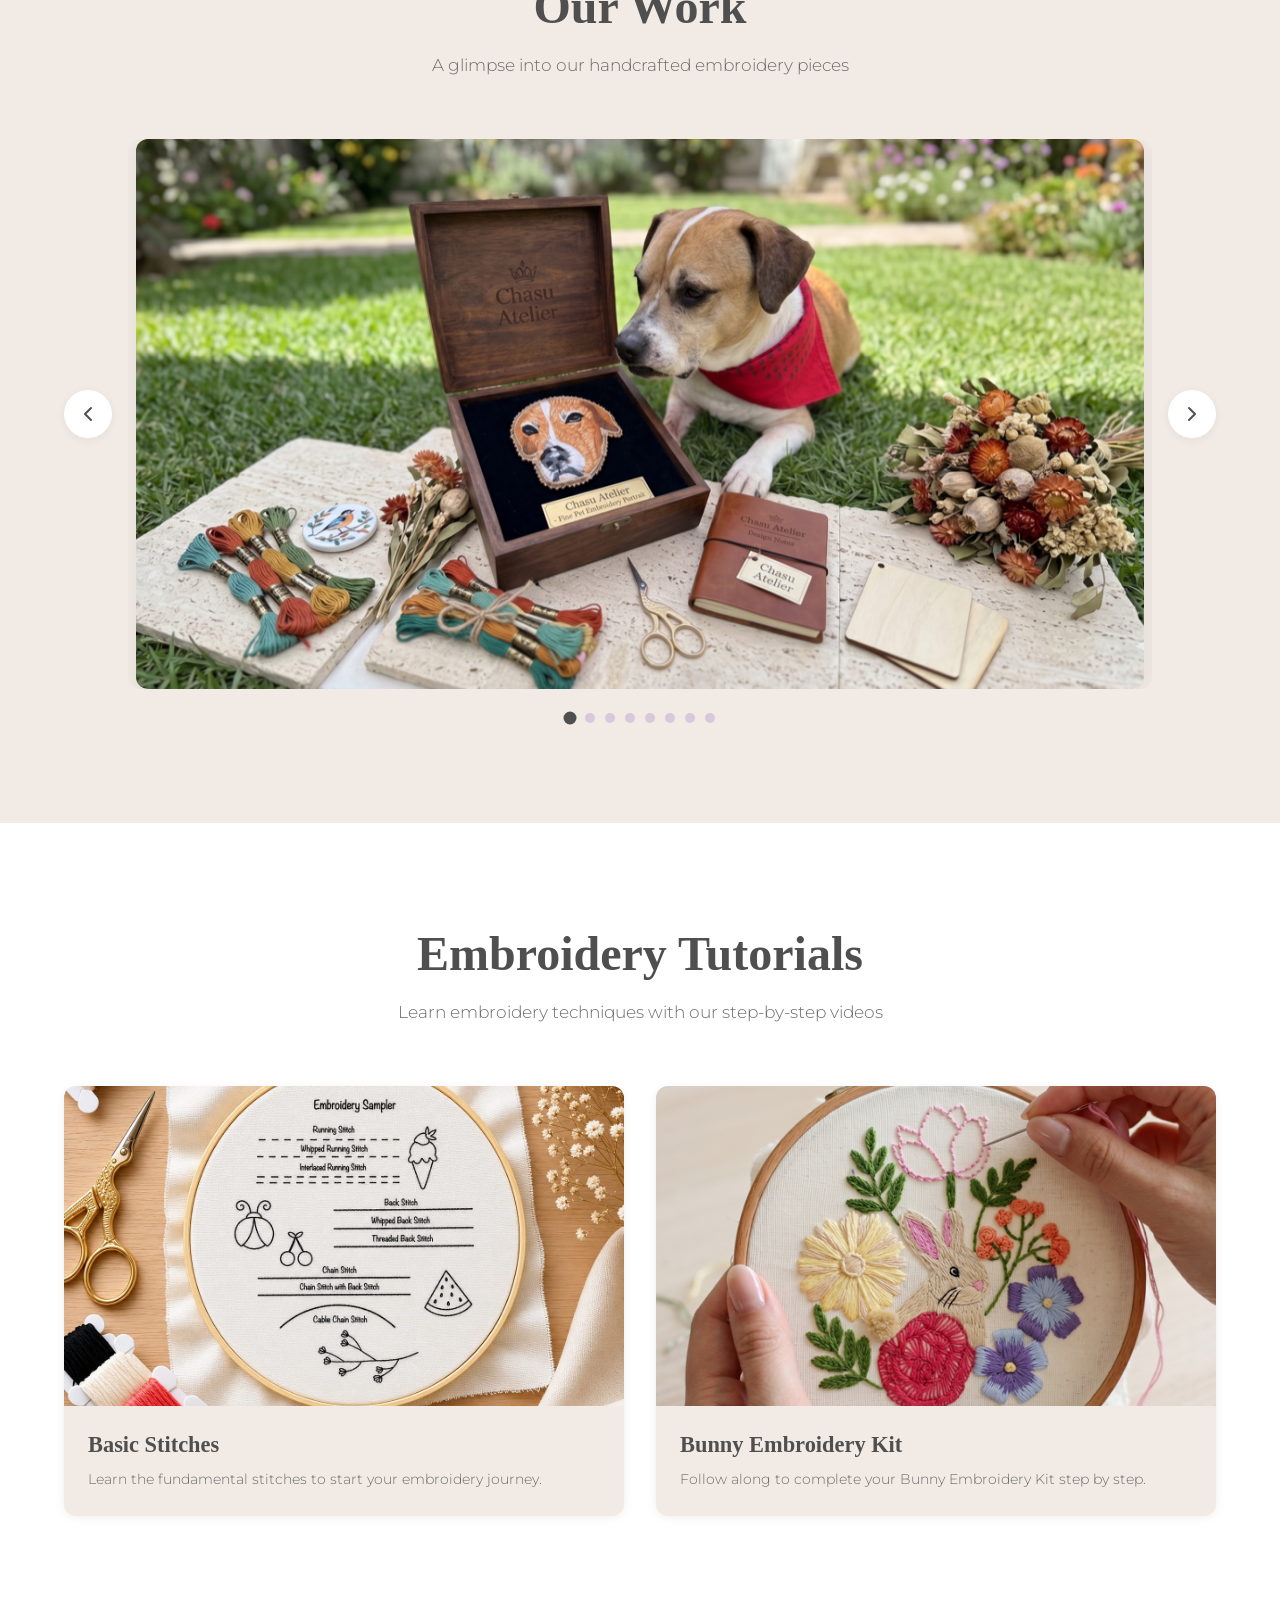
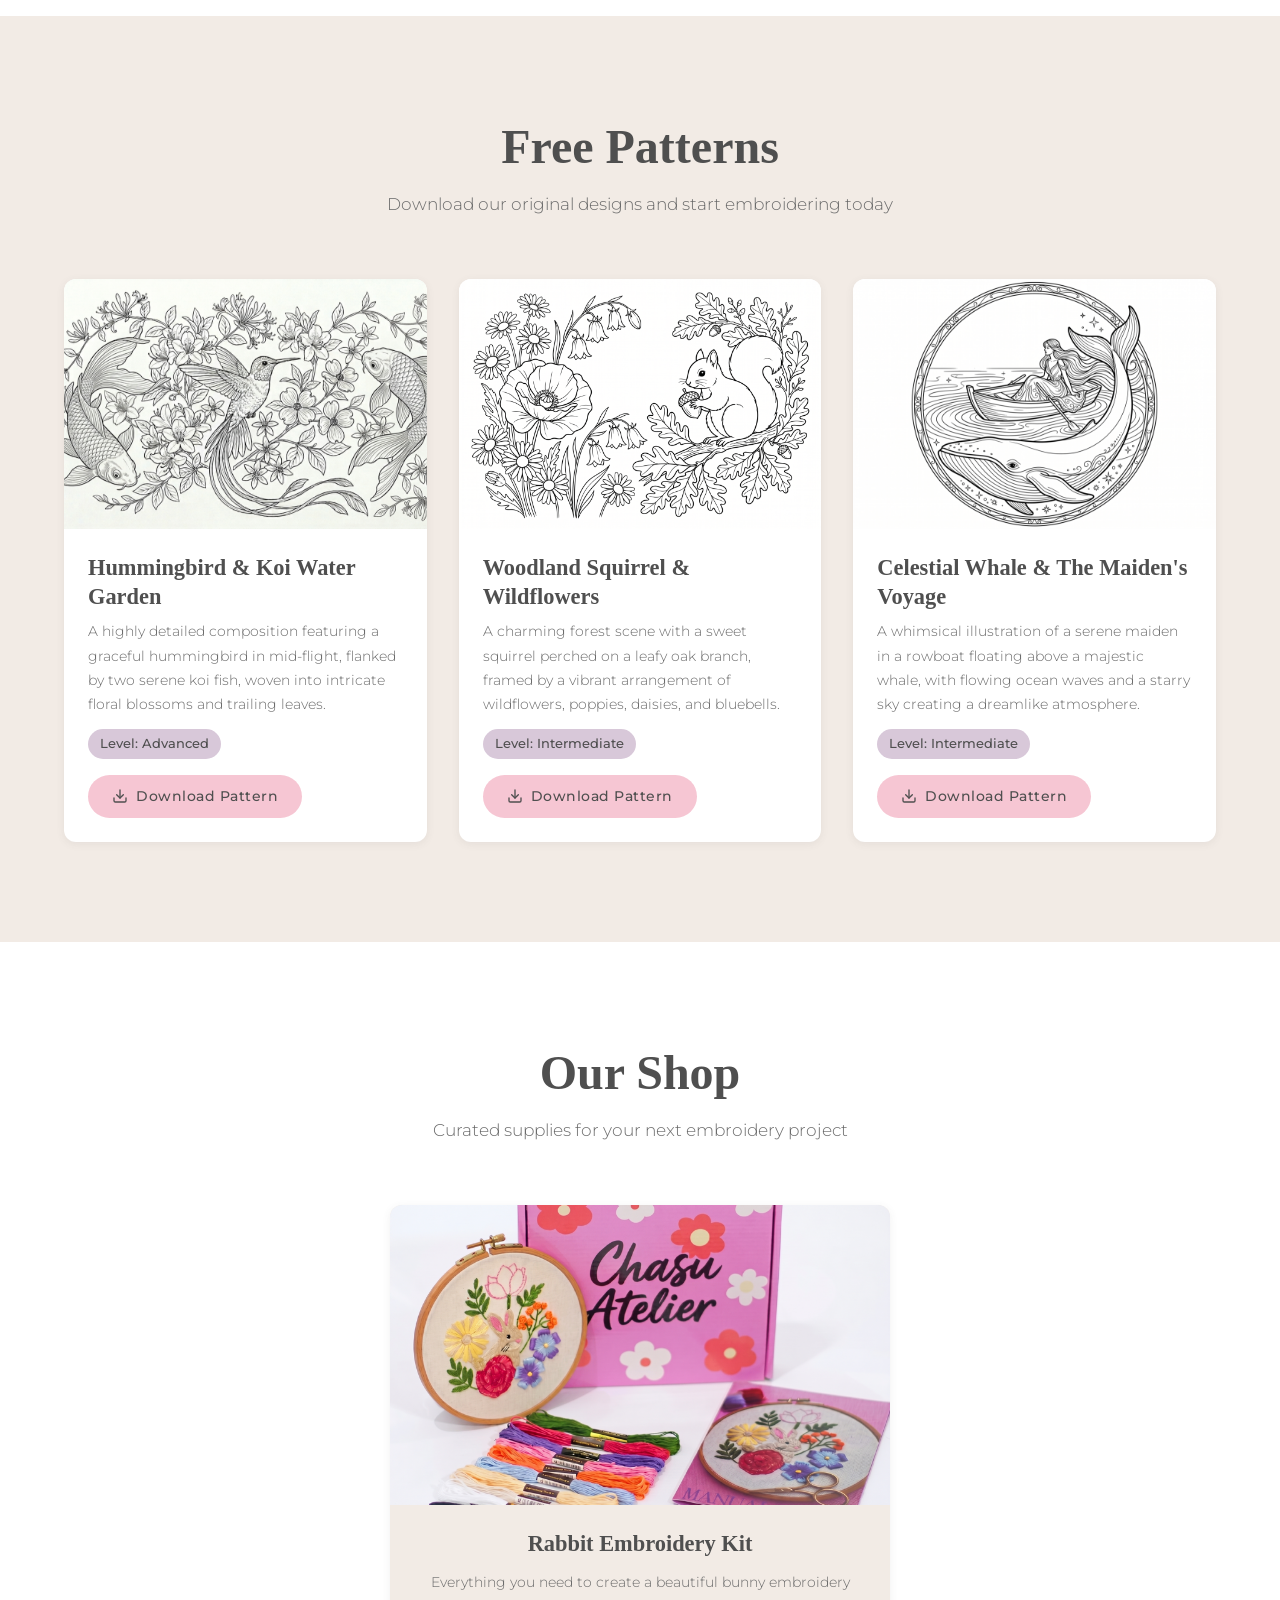
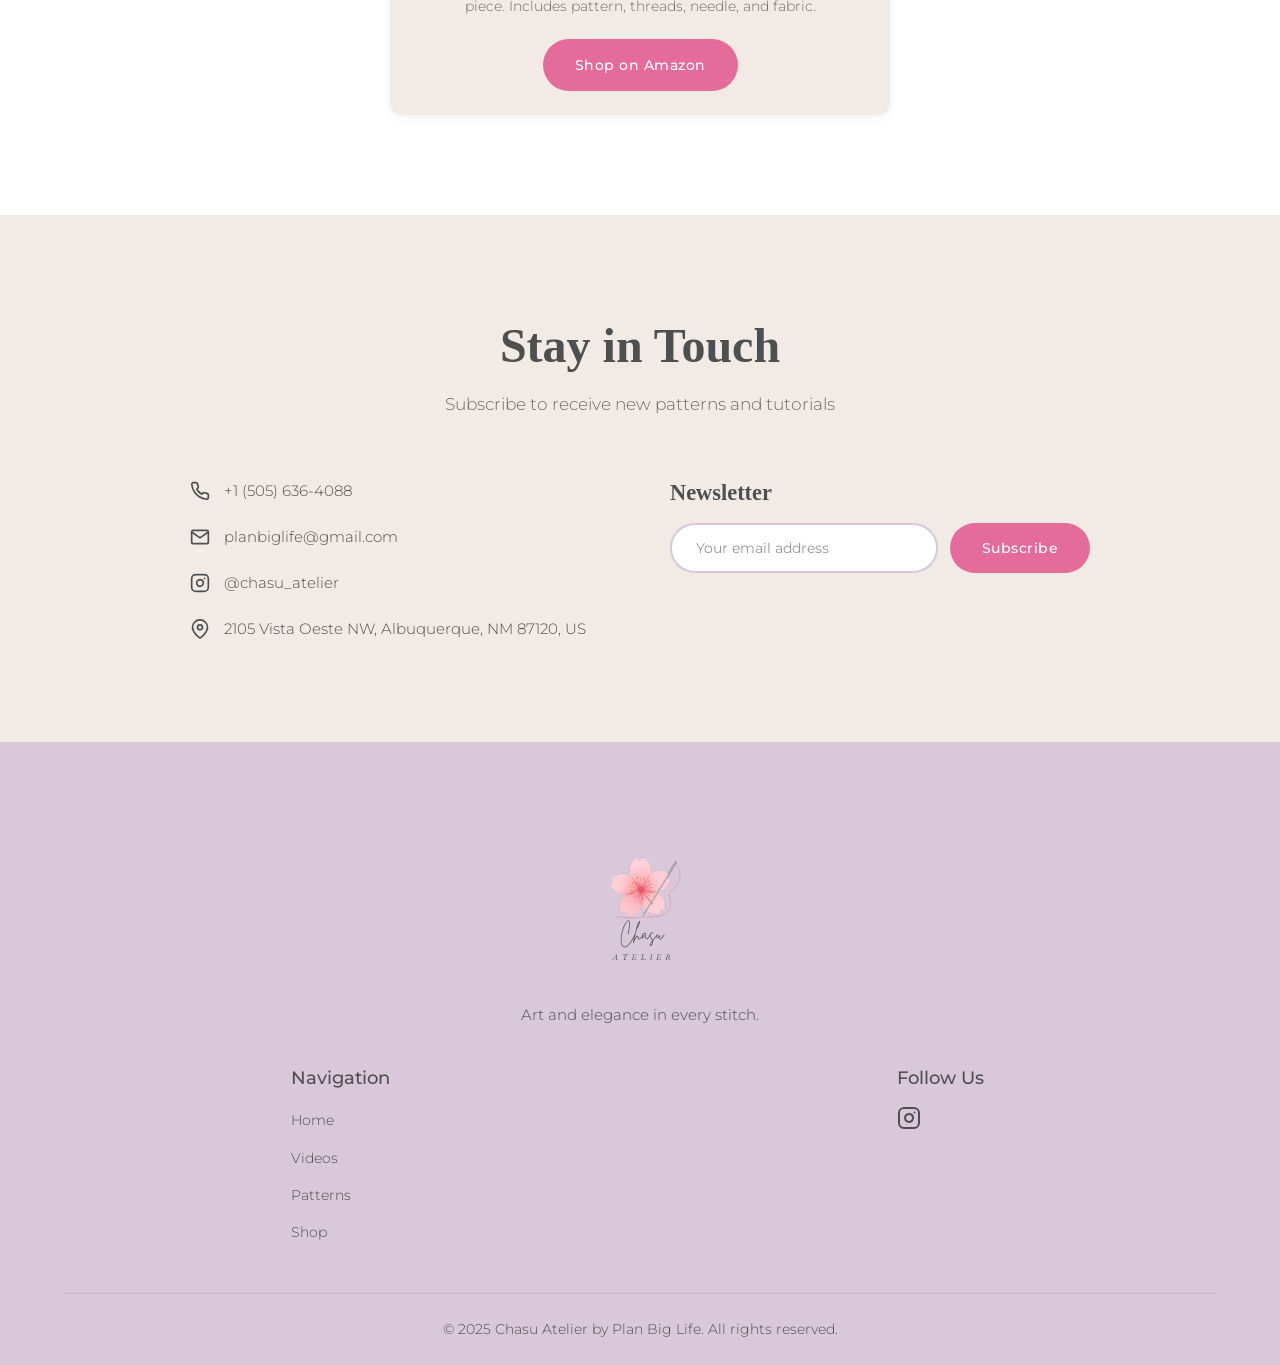
==== commit 2b7317c1: "Final palette: rosa-suave, lavanda, fucsia accent. Hero with transparent bg image" ====
--- a/index.html
+++ b/index.html
@@ -39,11 +39,11 @@
         <img src="assets/hero-bg.png" alt="" class="hero-bg-image">
         <div class="container">
             <div class="hero-content">
-                <h1>The art of embroidery, <em>made with soul</em></h1>
+                <h1>The art of embroidery,<br><em class="texto-decorativo">made with soul</em></h1>
                 <p>Discover free patterns, step-by-step tutorials, and everything you need to create unique embroidery pieces.</p>
                 <div class="hero-buttons">
                     <a href="#patterns" class="btn btn-primary">Free Patterns</a>
-                    <a href="#videos" class="btn btn-secondary">Watch Tutorials</a>
+                    <a href="#videos" class="btn btn-ghost">Watch Tutorials</a>
                 </div>
             </div>
         </div>
--- a/styles.css
+++ b/styles.css
@@ -1,17 +1,16 @@
 /* ===== CSS Variables - Paleta Chasu Atelier ===== */
 :root {
+    --rosa-suave: #F6C6D3;
     --lavender: #D8C8D9;
-    --peach: #F2C5B4;
     --beige: #F2EBE5;
-    --sage: #C5D1C5;
-    --butter: #FDF0D5;
+    --fucsia: #E56B9A;
     --charcoal: #4F4F4F;
-    --navy: #2F4858;
     --white: #FFFFFF;
     --text-dark: #4F4F4F;
     --text-light: #6b6b6b;
-    --font-heading: 'Cormorant Garamond', serif;
+    --font-heading: 'Playfair Display', serif;
     --font-body: 'Montserrat', sans-serif;
+    --font-accent: 'Caveat', cursive;
     --shadow-sm: 0 2px 8px rgba(79, 79, 79, 0.08);
     --shadow-md: 0 4px 16px rgba(79, 79, 79, 0.12);
     --shadow-lg: 0 8px 32px rgba(79, 79, 79, 0.16);
@@ -118,12 +117,12 @@
 }
 
 .btn-primary {
-    background-color: var(--charcoal);
+    background-color: var(--fucsia);
     color: var(--white);
 }
 
 .btn-primary:hover {
-    background-color: #3a3a3a;
+    background-color: #d15a87;
     transform: translateY(-2px);
     box-shadow: var(--shadow-md);
 }
@@ -141,14 +140,14 @@
 }
 
 .btn-download {
-    background-color: var(--peach);
+    background-color: var(--rosa-suave);
     color: var(--charcoal);
     padding: 10px 24px;
     font-size: 0.85rem;
 }
 
 .btn-download:hover {
-    background-color: var(--charcoal);
+    background-color: var(--fucsia);
     color: var(--white);
     transform: translateY(-2px);
     box-shadow: var(--shadow-sm);
@@ -220,7 +219,7 @@
     left: 0;
     width: 0;
     height: 2px;
-    background-color: var(--peach);
+    background-color: var(--rosa-suave);
     transition: var(--transition);
 }
 
@@ -242,7 +241,7 @@
     display: block;
     width: 24px;
     height: 2px;
-    background-color: var(--navy);
+    background-color: var(--charcoal);
     transition: var(--transition);
 }
 
@@ -273,13 +272,9 @@
     justify-content: center;
     text-align: center;
     padding: 120px 24px 80px;
-    background: linear-gradient(135deg, var(--beige) 0%, var(--peach) 50%, var(--lavender) 100%);
+    background: linear-gradient(135deg, var(--beige) 0%, var(--rosa-suave) 50%, var(--lavender) 100%);
     position: relative;
     overflow: hidden;
-}
-
-.hero::before {
-    display: none;
 }
 
 .hero-bg-image {
@@ -294,31 +289,6 @@
     pointer-events: none;
 }
 
-.hero-decoration {
-    display: none;
-}
-
-.hero-decoration-left,
-.hero-decoration-right {
-    display: none;
-}
-
-.hero::before {
-    content: '';
-    position: absolute;
-    top: -50%;
-    right: -20%;
-    width: 600px;
-    height: 600px;
-    border-radius: 50%;
-    background: radial-gradient(circle, var(--azalea) 0%, transparent 70%);
-    opacity: 0.4;
-}
-
-.hero::after {
-    display: none;
-}
-
 .hero-content {
     position: relative;
     z-index: 1;
@@ -327,21 +297,23 @@
 
 .hero-content h1 {
     margin-bottom: 24px;
-}
-
-.hero-content h1 em {
-    font-style: italic;
-    color: var(--navy);
-    opacity: 0.8;
+    font-size: clamp(2.5rem, 5vw, 4rem);
+}
+
+.hero-content h1 .texto-decorativo {
+    color: var(--fucsia);
+    font-style: normal;
 }
 
 .hero-content p {
-    font-size: 1.15rem;
-    color: var(--text-light);
+    font-size: 1.1rem;
+    font-weight: 500;
+    color: var(--text-dark);
     margin-bottom: 40px;
     max-width: 550px;
     margin-left: auto;
     margin-right: auto;
+    line-height: 1.8;
 }
 
 .hero-buttons {
@@ -349,6 +321,29 @@
     gap: 16px;
     justify-content: center;
     flex-wrap: wrap;
+}
+
+.btn-ghost {
+    display: inline-flex;
+    align-items: center;
+    gap: 8px;
+    padding: 14px 32px;
+    border-radius: 50px;
+    font-family: var(--font-body);
+    font-size: 0.9rem;
+    font-weight: 500;
+    letter-spacing: 0.5px;
+    cursor: pointer;
+    transition: var(--transition);
+    border: 1.5px solid var(--charcoal);
+    background: transparent;
+    color: var(--charcoal);
+}
+
+.btn-ghost:hover {
+    background-color: var(--charcoal);
+    color: var(--white);
+    transform: translateY(-2px);
 }
 
 /* ===== Sections ===== */
@@ -415,12 +410,12 @@
     cursor: pointer;
     box-shadow: var(--shadow-sm);
     transition: var(--transition);
-    color: var(--navy);
+    color: var(--charcoal);
     flex-shrink: 0;
 }
 
 .carousel-btn:hover {
-    background-color: var(--navy);
+    background-color: var(--charcoal);
     color: var(--white);
     transform: scale(1.1);
 }
@@ -436,7 +431,7 @@
     width: 10px;
     height: 10px;
     border-radius: 50%;
-    background-color: var(--sage);
+    background-color: var(--lavender);
     border: none;
     cursor: pointer;
     transition: var(--transition);
@@ -542,7 +537,7 @@
 }
 
 .pattern-image {
-    background: linear-gradient(135deg, var(--peach), var(--lavender));
+    background: linear-gradient(135deg, var(--rosa-suave), var(--lavender));
     padding: 0;
     display: flex;
     align-items: center;
@@ -557,7 +552,7 @@
 }
 
 .pattern-placeholder {
-    color: var(--navy);
+    color: var(--charcoal);
     opacity: 0.6;
 }
 
@@ -580,7 +575,7 @@
     font-size: 0.8rem;
     font-weight: 500;
     color: var(--charcoal);
-    background-color: var(--sage);
+    background-color: var(--lavender);
     padding: 4px 12px;
     border-radius: 20px;
     margin-bottom: 16px;
@@ -663,7 +658,7 @@
 
 .contact-item svg {
     flex-shrink: 0;
-    color: var(--navy);
+    color: var(--charcoal);
 }
 
 .contact-item a {
@@ -671,7 +666,7 @@
 }
 
 .contact-item a:hover {
-    color: var(--navy);
+    color: var(--charcoal);
     text-decoration: underline;
 }
 
@@ -693,7 +688,7 @@
     flex: 1;
     min-width: 250px;
     padding: 14px 24px;
-    border: 2px solid var(--sage);
+    border: 2px solid var(--lavender);
     border-radius: 50px;
     font-family: var(--font-body);
     font-size: 0.9rem;
@@ -704,7 +699,7 @@
 
 .form-group input:focus {
     outline: none;
-    border-color: var(--navy);
+    border-color: var(--charcoal);
     box-shadow: 0 0 0 3px rgba(47, 72, 88, 0.1);
 }
 
@@ -715,7 +710,7 @@
 
 /* ===== Footer ===== */
 .footer {
-    background-color: var(--sage);
+    background-color: var(--lavender);
     color: var(--charcoal);
     padding: 60px 0 24px;
 }
@@ -729,7 +724,7 @@
 }
 
 .footer-logo {
-    height: 160px;
+    height: 200px;
     margin-bottom: 0;
     object-fit: contain;
 }
